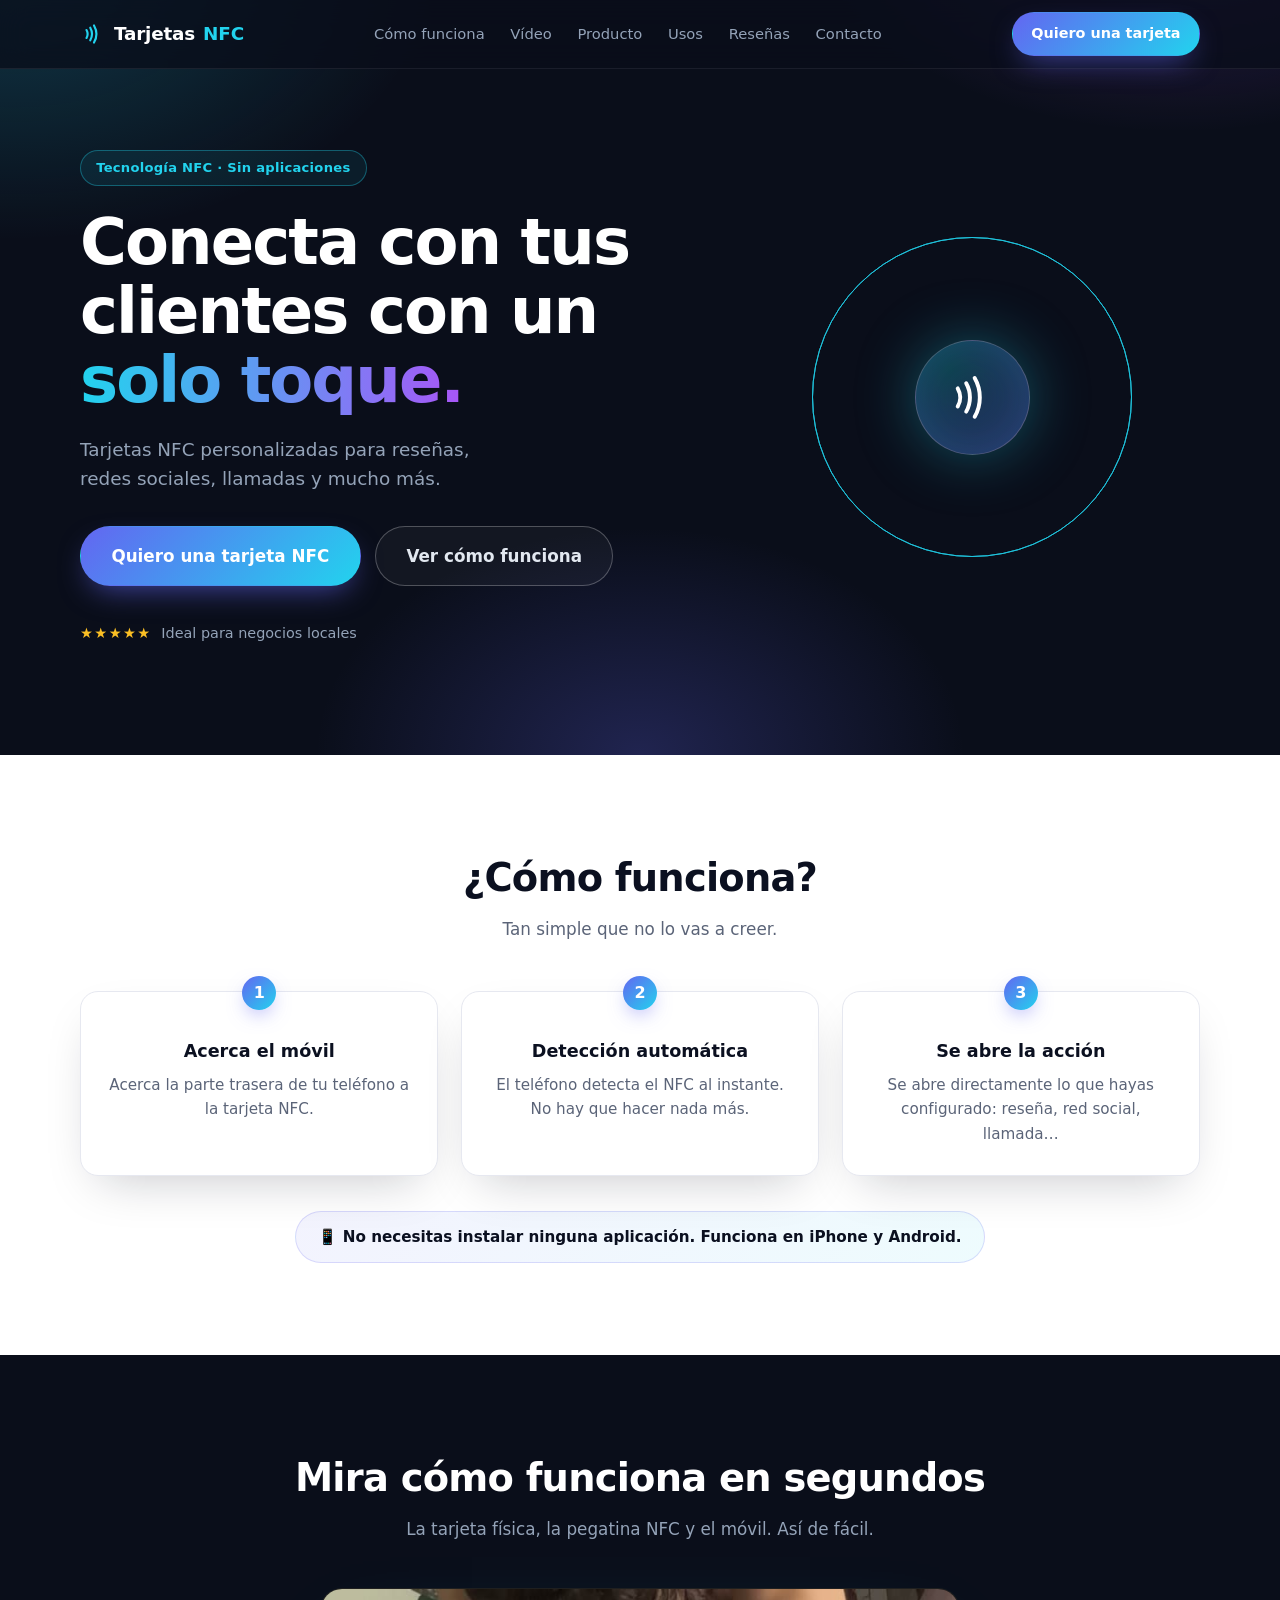
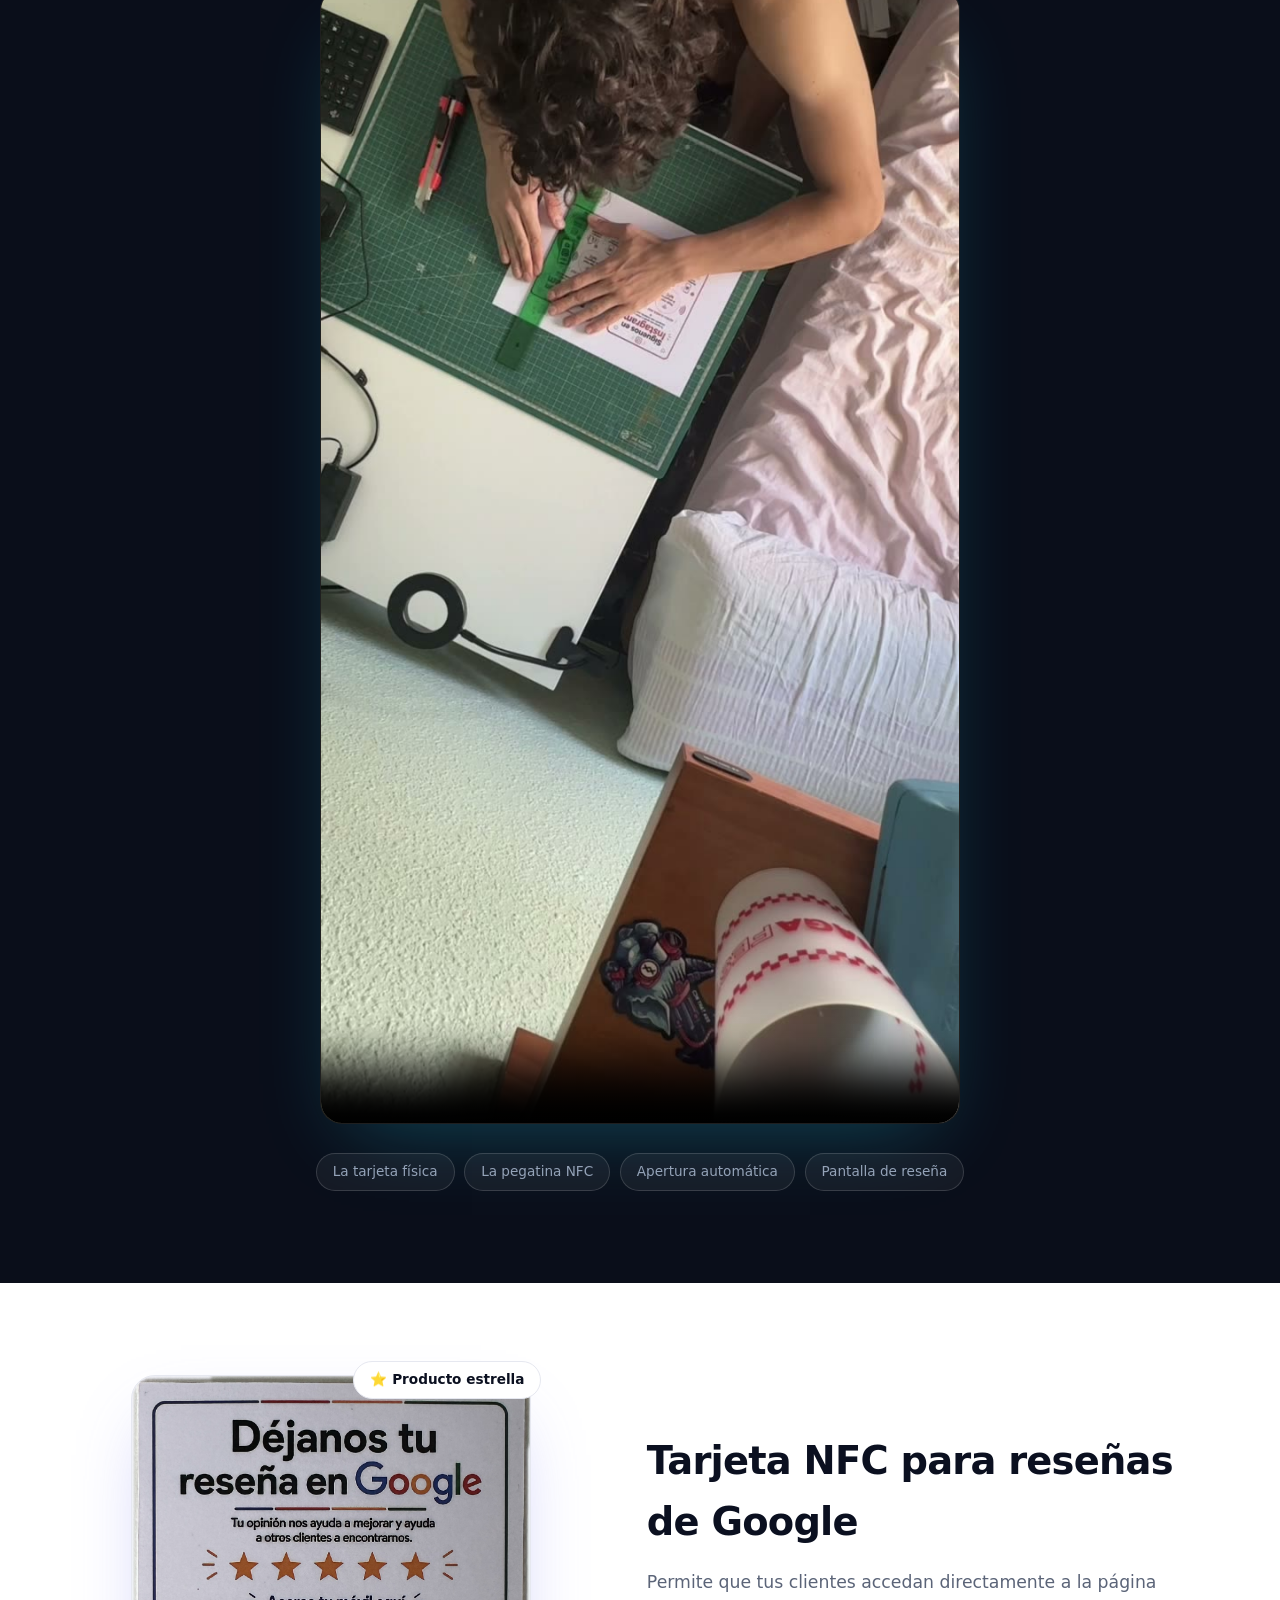
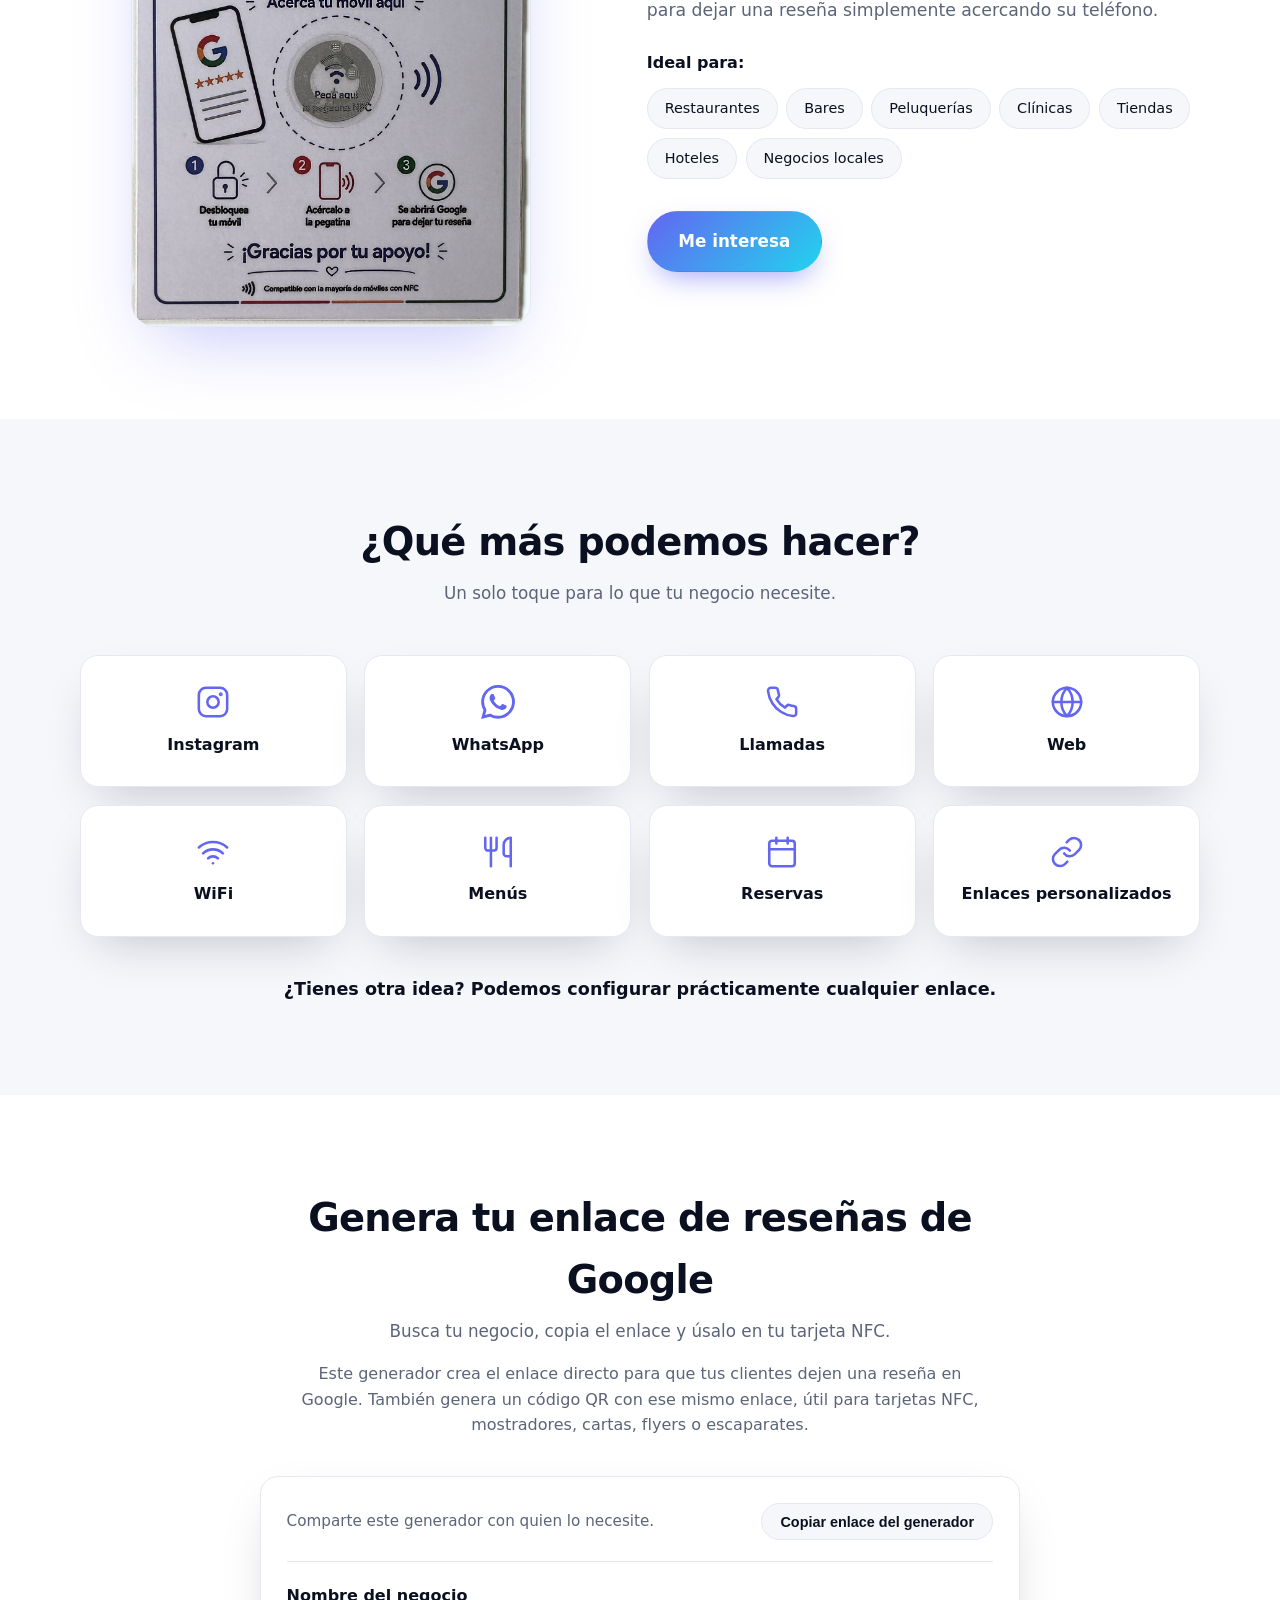
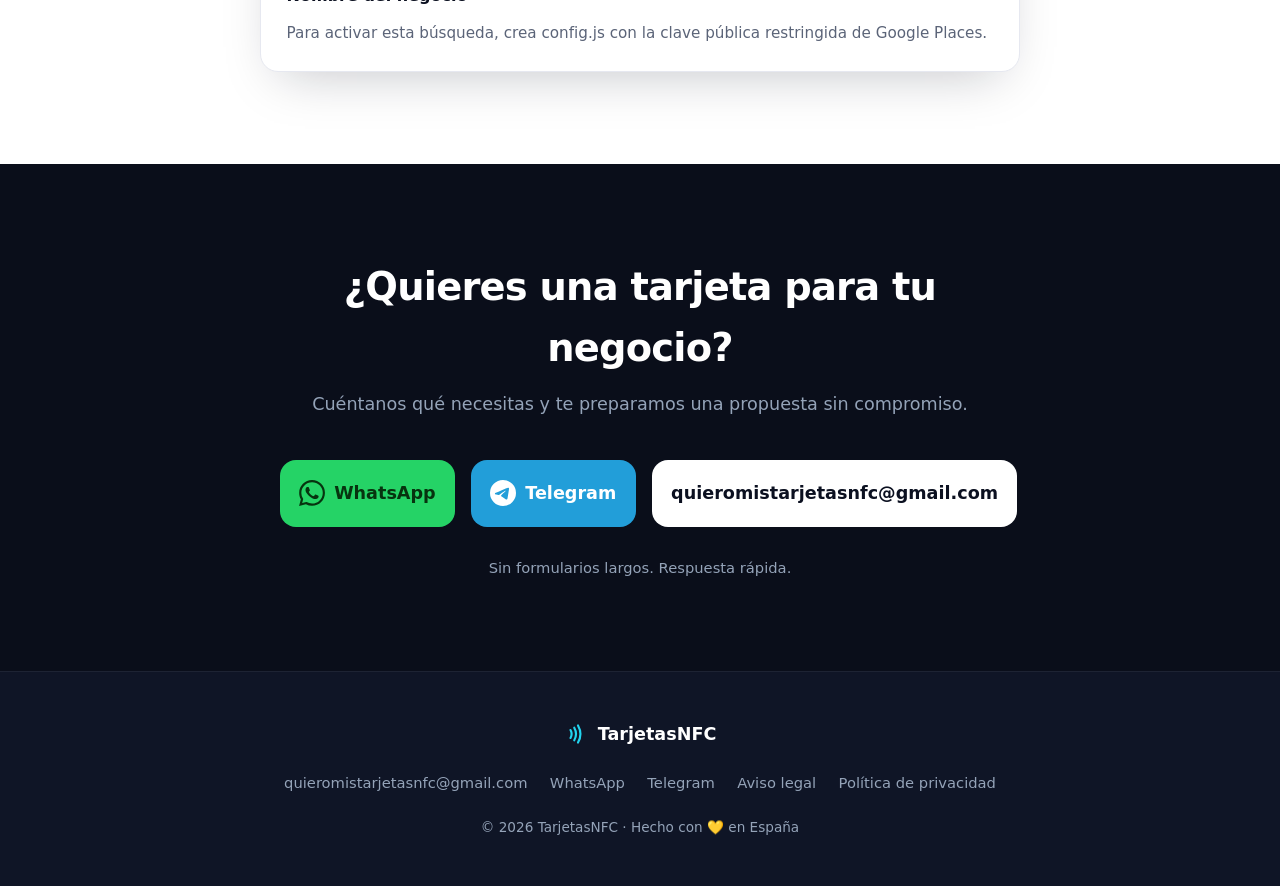
==== index.html @ 4e501b2a "feat: update Google review NFC QR card layout" ====
<!doctype html>
<html lang="es">
<head>
  <meta charset="utf-8">
  <meta name="viewport" content="width=device-width, initial-scale=1">
  <title>Generador de enlaces de reseñas Google para tarjetas NFC y QR</title>
  <meta name="description" content="Genera enlaces de reseñas de Google y códigos QR para tarjetas NFC. Tarjetas NFC personalizadas para reseñas, redes sociales, WhatsApp, llamadas y WiFi.">
  <meta name="keywords" content="generador enlaces reseñas Google, enlace reseña Google, QR reseñas Google, tarjetas NFC reseñas, NFC Google reviews">
  <meta property="og:title" content="Tarjetas NFC — Conecta con tus clientes con un solo toque">
  <meta property="og:description" content="Tarjetas NFC personalizadas para reseñas, redes sociales, llamadas y mucho más.">
  <link rel="icon" href="/favicon.svg" type="image/svg+xml">
  <link rel="stylesheet" href="/styles.css">
</head>
<body>

<header class="nav">
  <div class="container nav-inner">
    <a class="brand" href="#top" aria-label="TarjetasNFC">
      <svg class="brand-icon" viewBox="0 0 24 24" fill="none" stroke="currentColor" stroke-width="2" stroke-linecap="round" stroke-linejoin="round" aria-hidden="true">
        <path d="M6 8.32a7.43 7.43 0 0 1 0 7.36"/>
        <path d="M9.46 6.21a11.76 11.76 0 0 1 0 11.58"/>
        <path d="M12.91 4.1a15.91 15.91 0 0 1 .01 15.8"/>
      </svg>
      Tarjetas<span class="brand-accent">NFC</span>
    </a>
    <nav class="nav-links" aria-label="Principal">
      <a href="#como-funciona">Cómo funciona</a>
      <a href="#video">Vídeo</a>
      <a href="#producto">Producto</a>
      <a href="#usos">Usos</a>
      <a href="#generador-resenas">Reseñas</a>
      <a href="#contacto">Contacto</a>
    </nav>
    <a class="btn btn-primary btn-sm" href="#contacto">Quiero una tarjeta</a>
  </div>
</header>

<main id="top">

  <!-- 1 · HERO -->
  <section class="hero">
    <div class="hero-glow" aria-hidden="true"></div>
    <div class="container hero-inner">
      <div class="hero-copy">
        <span class="pill">Tecnología NFC · Sin aplicaciones</span>
        <h1>Conecta con tus clientes con un <span class="grad">solo toque.</span></h1>
        <p class="hero-sub">Tarjetas NFC personalizadas para reseñas, redes sociales, llamadas y mucho más.</p>
        <div class="hero-cta">
          <a class="btn btn-primary btn-lg" href="#contacto">Quiero una tarjeta NFC</a>
          <a class="btn btn-ghost btn-lg" href="#video">Ver cómo funciona</a>
        </div>
        <div class="hero-trust">
          <span class="stars" aria-hidden="true">★★★★★</span>
          <span>Ideal para negocios locales</span>
        </div>
      </div>
      <div class="hero-visual" aria-hidden="true">
        <div class="nfc-rings">
          <span class="ring r1"></span>
          <span class="ring r2"></span>
          <span class="ring r3"></span>
          <span class="ring r4"></span>
          <span class="nfc-core">
            <svg viewBox="0 0 24 24" fill="none" stroke="currentColor" stroke-width="1.6" stroke-linecap="round">
              <path d="M6 8.32a7.43 7.43 0 0 1 0 7.36"/>
              <path d="M9.46 6.21a11.76 11.76 0 0 1 0 11.58"/>
              <path d="M12.91 4.1a15.91 15.91 0 0 1 .01 15.8"/>
            </svg>
          </span>
        </div>
      </div>
    </div>
  </section>

  <!-- 2 · CÓMO FUNCIONA -->
  <section id="como-funciona" class="section">
    <div class="container">
      <h2 class="section-title">¿Cómo funciona?</h2>
      <p class="section-sub">Tan simple que no lo vas a creer.</p>
      <div class="steps">
        <article class="card step" data-reveal>
          <span class="step-num">1</span>
          <h3>Acerca el móvil</h3>
          <p>Acerca la parte trasera de tu teléfono a la tarjeta NFC.</p>
        </article>
        <article class="card step" data-reveal>
          <span class="step-num">2</span>
          <h3>Detección automática</h3>
          <p>El teléfono detecta el NFC al instante. No hay que hacer nada más.</p>
        </article>
        <article class="card step" data-reveal>
          <span class="step-num">3</span>
          <h3>Se abre la acción</h3>
          <p>Se abre directamente lo que hayas configurado: reseña, red social, llamada…</p>
        </article>
      </div>
      <p class="steps-note">📱 No necesitas instalar ninguna aplicación. Funciona en iPhone y Android.</p>
    </div>
  </section>

  <!-- 3 · VÍDEO -->
  <section id="video" class="section section-dark">
    <div class="container">
      <h2 class="section-title">Mira cómo funciona en segundos</h2>
      <p class="section-sub">La tarjeta física, la pegatina NFC y el móvil. Así de fácil.</p>
      <div class="video-frame" data-reveal>
        <video controls playsinline preload="none" poster="/assets/poster.jpg">
          <source src="/assets/demo.mp4" type="video/mp4">
          Tu navegador no soporta vídeo HTML5.
        </video>
      </div>
      <ul class="video-tags">
        <li>La tarjeta física</li>
        <li>La pegatina NFC</li>
        <li>Apertura automática</li>
        <li>Pantalla de reseña</li>
      </ul>
    </div>
  </section>

  <!-- 4 · PRODUCTO DESTACADO -->
  <section id="producto" class="section">
    <div class="container producto-grid">
      <div class="producto-img" data-reveal>
        <div class="img-frame">
          <img src="/assets/producto.png" alt="Tarjeta NFC para reseñas de Google" loading="lazy">
        </div>
        <span class="badge">⭐ Producto estrella</span>
      </div>
      <div class="producto-copy">
        <h2 class="section-title left">Tarjeta NFC para reseñas de Google</h2>
        <p class="producto-desc">Permite que tus clientes accedan directamente a la página para dejar una reseña simplemente acercando su teléfono.</p>
        <p class="ideal-label">Ideal para:</p>
        <ul class="chips">
          <li>Restaurantes</li>
          <li>Bares</li>
          <li>Peluquerías</li>
          <li>Clínicas</li>
          <li>Tiendas</li>
          <li>Hoteles</li>
          <li>Negocios locales</li>
        </ul>
        <a class="btn btn-primary btn-lg" href="#contacto">Me interesa</a>
      </div>
    </div>
  </section>

  <!-- 5 · OTROS USOS -->
  <section id="usos" class="section section-soft">
    <div class="container">
      <h2 class="section-title">¿Qué más podemos hacer?</h2>
      <p class="section-sub">Un solo toque para lo que tu negocio necesite.</p>
      <div class="usos-grid">
        <article class="card uso" data-reveal>
          <svg viewBox="0 0 24 24" fill="none" stroke="currentColor" stroke-width="1.8" stroke-linecap="round" stroke-linejoin="round"><rect x="2" y="2" width="20" height="20" rx="5"/><circle cx="12" cy="12" r="4"/><circle cx="17.5" cy="6.5" r=".5" fill="currentColor"/></svg>
          <span>Instagram</span>
        </article>
        <article class="card uso" data-reveal>
          <svg viewBox="0 0 24 24" fill="currentColor"><path d="M17.472 14.382c-.297-.149-1.758-.867-2.03-.967-.273-.099-.471-.148-.67.15-.197.297-.767.966-.94 1.164-.173.199-.347.223-.644.075-.297-.15-1.255-.463-2.39-1.475-.883-.788-1.48-1.761-1.653-2.059-.173-.297-.018-.458.13-.606.134-.133.297-.347.446-.52.149-.174.198-.298.297-.497.1-.198.05-.371-.025-.52-.075-.149-.669-1.612-.916-2.207-.242-.579-.487-.5-.669-.51-.173-.008-.371-.01-.57-.01-.198 0-.52.074-.792.372-.272.297-1.04 1.016-1.04 2.479 0 1.462 1.065 2.875 1.213 3.074.149.198 2.096 3.2 5.077 4.487.709.306 1.262.489 1.694.625.712.227 1.36.195 1.871.118.571-.085 1.758-.719 2.006-1.413.248-.694.248-1.289.173-1.413-.074-.124-.272-.198-.57-.347m-5.421 7.403h-.004a9.87 9.87 0 0 1-5.031-1.378l-.361-.214-3.741.982.998-3.648-.235-.374a9.86 9.86 0 0 1-1.51-5.26c.001-5.45 4.436-9.884 9.888-9.884 2.64 0 5.122 1.03 6.988 2.898a9.825 9.825 0 0 1 2.893 6.994c-.003 5.45-4.437 9.884-9.885 9.884m8.413-18.297A11.815 11.815 0 0 0 12.05 0C5.495 0 .16 5.335.157 11.892c0 2.096.547 4.142 1.588 5.945L.057 24l6.305-1.654a11.882 11.882 0 0 0 5.683 1.448h.005c6.554 0 11.89-5.335 11.893-11.893a11.821 11.821 0 0 0-3.48-8.413z"/></svg>
          <span>WhatsApp</span>
        </article>
        <article class="card uso" data-reveal>
          <svg viewBox="0 0 24 24" fill="none" stroke="currentColor" stroke-width="1.8" stroke-linecap="round" stroke-linejoin="round"><path d="M22 16.92v3a2 2 0 0 1-2.18 2 19.79 19.79 0 0 1-8.63-3.07 19.5 19.5 0 0 1-6-6 19.79 19.79 0 0 1-3.07-8.67A2 2 0 0 1 4.11 2h3a2 2 0 0 1 2 1.72 12.84 12.84 0 0 0 .7 2.81 2 2 0 0 1-.45 2.11L8.09 9.91a16 16 0 0 0 6 6l1.27-1.27a2 2 0 0 1 2.11-.45 12.84 12.84 0 0 0 2.81.7A2 2 0 0 1 22 16.92z"/></svg>
          <span>Llamadas</span>
        </article>
        <article class="card uso" data-reveal>
          <svg viewBox="0 0 24 24" fill="none" stroke="currentColor" stroke-width="1.8" stroke-linecap="round" stroke-linejoin="round"><circle cx="12" cy="12" r="10"/><path d="M12 2a14.5 14.5 0 0 0 0 20 14.5 14.5 0 0 0 0-20"/><path d="M2 12h20"/></svg>
          <span>Web</span>
        </article>
        <article class="card uso" data-reveal>
          <svg viewBox="0 0 24 24" fill="none" stroke="currentColor" stroke-width="1.8" stroke-linecap="round" stroke-linejoin="round"><path d="M5 13a10 10 0 0 1 14 0"/><path d="M8.5 16.5a5 5 0 0 1 7 0"/><path d="M2 8.82a15 15 0 0 1 20 0"/><line x1="12" x2="12.01" y1="20" y2="20"/></svg>
          <span>WiFi</span>
        </article>
        <article class="card uso" data-reveal>
          <svg viewBox="0 0 24 24" fill="none" stroke="currentColor" stroke-width="1.8" stroke-linecap="round" stroke-linejoin="round"><path d="M3 2v7c0 1.1.9 2 2 2h4a2 2 0 0 0 2-2V2"/><path d="M7 2v20"/><path d="M21 15V2a5 5 0 0 0-5 5v6c0 1.1.9 2 2 2h3Zm0 0v7"/></svg>
          <span>Menús</span>
        </article>
        <article class="card uso" data-reveal>
          <svg viewBox="0 0 24 24" fill="none" stroke="currentColor" stroke-width="1.8" stroke-linecap="round" stroke-linejoin="round"><rect x="3" y="4" width="18" height="18" rx="2"/><line x1="16" x2="16" y1="2" y2="6"/><line x1="8" x2="8" y1="2" y2="6"/><line x1="3" x2="21" y1="10" y2="10"/></svg>
          <span>Reservas</span>
        </article>
        <article class="card uso" data-reveal>
          <svg viewBox="0 0 24 24" fill="none" stroke="currentColor" stroke-width="1.8" stroke-linecap="round" stroke-linejoin="round"><path d="M10 13a5 5 0 0 0 7.54.54l3-3a5 5 0 0 0-7.07-7.07l-1.72 1.71"/><path d="M14 11a5 5 0 0 0-7.54-.54l-3 3a5 5 0 0 0 7.07 7.07l1.71-1.71"/></svg>
          <span>Enlaces personalizados</span>
        </article>
      </div>
      <p class="usos-note">¿Tienes otra idea? Podemos configurar prácticamente cualquier enlace.</p>
    </div>
  </section>

  <!-- 6 · GENERADOR DE RESEÑAS -->
  <section id="generador-resenas" class="section">
    <div class="container review-inner">
      <h2 class="section-title">Genera tu enlace de reseñas de Google</h2>
      <p class="section-sub">Busca tu negocio, copia el enlace y úsalo en tu tarjeta NFC.</p>
      <div class="review-seo-copy">
        <p>Este generador crea el enlace directo para que tus clientes dejen una reseña en Google. También genera un código QR con ese mismo enlace, útil para tarjetas NFC, mostradores, cartas, flyers o escaparates.</p>
      </div>
      <div class="card review-card" data-reveal>
        <div class="review-share">
          <span>Comparte este generador con quien lo necesite.</span>
          <button class="btn btn-sm review-open" type="button" data-copy-generator>Copiar enlace del generador</button>
        </div>
        <span class="review-label" id="place-search-label">Nombre del negocio</span>
        <div id="place-search" class="review-autocomplete" aria-labelledby="place-search-label" hidden></div>
        <p id="review-status" class="review-status" role="status" aria-live="polite">Hace falta configurar la clave pública de Google Places para activar la búsqueda.</p>
        <div class="review-result" hidden>
          <label class="review-label" for="review-link">Enlace de reseña</label>
          <input id="review-link" class="review-input" type="url" readonly>
          <div class="review-actions">
            <button class="btn btn-primary btn-sm" type="button" data-copy-review>Copiar enlace</button>
            <a class="btn btn-sm review-open" data-open-review href="#" target="_blank" rel="noopener">Abrir enlace</a>
            <button class="btn btn-sm review-open" type="button" data-download-card>Descargar cartel NFC + QR</button>
          </div>
          <div class="review-preview" aria-label="Previsualización de tarjeta de reseñas Google">
            <div class="review-preview-head">
              <p class="review-preview-title">Déjanos tu reseña en <span>Google</span></p>
              <p>Tu opinión nos ayuda a mejorar y a que otros clientes nos encuentren.</p>
              <div class="review-stars" aria-label="Cinco estrellas">★★★★★</div>
            </div>
            <div class="review-preview-options">
              <div class="review-preview-panel review-preview-nfc">
                <span>Opción 1: NFC</span>
                <strong>Acerca tu móvil aquí</strong>
                <div class="review-phone-visual" aria-hidden="true">
                  <b>★★★★★</b>
                  <small>Reseña Google</small>
                </div>
                <div class="review-nfc-icon" aria-hidden="true">Pega aquí la pegatina NFC</div>
              </div>
              <div class="review-preview-panel review-preview-qr">
                <span>Opción 2: QR</span>
                <strong>Si no te funciona el NFC, escanea este QR</strong>
                <img id="review-qr" alt="QR del enlace de reseña de Google" loading="lazy">
              </div>
            </div>
            <p class="review-compatible">Compatible con la mayoría de móviles con NFC</p>
            <div class="review-preview-steps" aria-label="Pasos para dejar una reseña">
              <span>1. Desbloquea tu móvil</span>
              <span>2. Acércalo o escanea</span>
              <span>3. Se abre Google</span>
            </div>
            <div class="review-brand-strip">
              <strong>Consíguela en tarjetasnfc.es</strong>
              <span>Tu negocio, más cerca de tus clientes</span>
            </div>
          </div>
        </div>
      </div>
    </div>
  </section>

  <!-- 7 · CONTACTO -->
  <section id="contacto" class="section section-dark">
    <div class="container contact-inner">
      <h2 class="section-title">¿Quieres una tarjeta para tu negocio?</h2>
      <p class="contact-sub">Cuéntanos qué necesitas y te preparamos una propuesta sin compromiso.</p>
      <div class="contact-btns">
        <a class="btn contact-btn wa" data-contact="whatsapp" href="#">
          <svg viewBox="0 0 24 24" fill="currentColor" aria-hidden="true"><path d="M17.472 14.382c-.297-.149-1.758-.867-2.03-.967-.273-.099-.471-.148-.67.15-.197.297-.767.966-.94 1.164-.173.199-.347.223-.644.075-.297-.15-1.255-.463-2.39-1.475-.883-.788-1.48-1.761-1.653-2.059-.173-.297-.018-.458.13-.606.134-.133.297-.347.446-.52.149-.174.198-.298.297-.497.1-.198.05-.371-.025-.52-.075-.149-.669-1.612-.916-2.207-.242-.579-.487-.5-.669-.51-.173-.008-.371-.01-.57-.01-.198 0-.52.074-.792.372-.272.297-1.04 1.016-1.04 2.479 0 1.462 1.065 2.875 1.213 3.074.149.198 2.096 3.2 5.077 4.487.709.306 1.262.489 1.694.625.712.227 1.36.195 1.871.118.571-.085 1.758-.719 2.006-1.413.248-.694.248-1.289.173-1.413-.074-.124-.272-.198-.57-.347m-5.421 7.403h-.004a9.87 9.87 0 0 1-5.031-1.378l-.361-.214-3.741.982.998-3.648-.235-.374a9.86 9.86 0 0 1-1.51-5.26c.001-5.45 4.436-9.884 9.888-9.884 2.64 0 5.122 1.03 6.988 2.898a9.825 9.825 0 0 1 2.893 6.994c-.003 5.45-4.437 9.884-9.885 9.884m8.413-18.297A11.815 11.815 0 0 0 12.05 0C5.495 0 .16 5.335.157 11.892c0 2.096.547 4.142 1.588 5.945L.057 24l6.305-1.654a11.882 11.882 0 0 0 5.683 1.448h.005c6.554 0 11.89-5.335 11.893-11.893a11.821 11.821 0 0 0-3.48-8.413z"/></svg>
          WhatsApp
        </a>
        <a class="btn contact-btn tg" data-contact="telegram" href="#">
          <svg viewBox="0 0 24 24" fill="currentColor" aria-hidden="true"><path d="M11.944 0A12 12 0 0 0 0 12a12 12 0 0 0 12 12 12 12 0 0 0 12-12A12 12 0 0 0 12 0a12 12 0 0 0-.056 0zm4.962 7.224c.1-.002.321.023.465.14a.506.506 0 0 1 .171.325c.016.093.036.306.02.472-.18 1.898-.962 6.502-1.36 8.627-.168.9-.499 1.201-.82 1.23-.696.065-1.225-.46-1.9-.902-1.056-.693-1.653-1.124-2.678-1.8-1.185-.78-.417-1.21.258-1.91.177-.184 3.247-2.977 3.307-3.23.007-.032.014-.15-.056-.212s-.174-.041-.249-.024c-.106.024-1.793 1.14-5.061 3.345-.48.33-.913.49-1.302.48-.428-.008-1.252-.241-1.865-.44-.752-.245-1.349-.374-1.297-.789.027-.216.325-.437.893-.663 3.498-1.524 5.83-2.529 6.998-3.014 3.332-1.386 4.025-1.627 4.476-1.635z"/></svg>
          Telegram
        </a>
        <a class="btn contact-btn mail" data-contact="email" href="#">
          <svg viewBox="0 0 24 24" fill="none" stroke="currentColor" stroke-width="2" stroke-linecap="round" stroke-linejoin="round" aria-hidden="true"><rect x="2" y="4" width="20" height="16" rx="2"/><path d="m22 7-8.97 5.7a1.94 1.94 0 0 1-2.06 0L2 7"/></svg>
          Email
        </a>
      </div>
      <p class="contact-hint">Sin formularios largos. Respuesta rápida.</p>
    </div>
  </section>

</main>

<footer class="footer">
  <div class="container footer-inner">
    <div class="footer-brand">
      <svg class="brand-icon" viewBox="0 0 24 24" fill="none" stroke="currentColor" stroke-width="2" stroke-linecap="round" aria-hidden="true">
        <path d="M6 8.32a7.43 7.43 0 0 1 0 7.36"/>
        <path d="M9.46 6.21a11.76 11.76 0 0 1 0 11.58"/>
        <path d="M12.91 4.1a15.91 15.91 0 0 1 .01 15.8"/>
      </svg>
      TarjetasNFC
    </div>
    <nav class="footer-links" aria-label="Footer">
      <a data-contact="email" href="#">Email</a>
      <a data-contact="whatsapp" href="#">WhatsApp</a>
      <a data-contact="telegram" href="#">Telegram</a>
      <a href="/legal.html">Aviso legal</a>
      <a href="/privacidad.html">Política de privacidad</a>
    </nav>
    <p class="footer-copy">© <span data-year></span> TarjetasNFC · Hecho con 💛 en España</p>
  </div>
</footer>

<script>
  window.TARJETASNFC_CONFIG = window.TARJETASNFC_CONFIG || {};
  fetch("/config.js", { cache: "no-store" })
    .then((response) => (response.ok ? response.text() : ""))
    .then((code) => {
      if (code) {
        const config = document.createElement("script");
        config.text = code;
        document.head.append(config);
      }
    })
    .finally(() => {
      const app = document.createElement("script");
      app.src = "/app.js";
      document.body.append(app);
    });
</script>
</body>
</html>
---- styles.css ----
/* ============ TarjetasNFC — Landing MVP ============ */
:root {
  --bg: #0a0e1a;
  --bg-2: #0f1526;
  --ink: #0b1020;
  --paper: #ffffff;
  --soft: #f6f7fb;
  --line: #e6e8f0;
  --muted: #5b6478;
  --text-dark: #e2e8f0;
  --text-dim: #94a3b8;
  --accent: #6366f1;
  --accent-2: #22d3ee;
  --accent-3: #a855f7;
  --green: #25d366;
  --telegram: #229ed9;
  --radius: 18px;
  --shadow: 0 20px 50px -20px rgba(11, 16, 32, .25);
  --font: "Inter", system-ui, -apple-system, "Segoe UI", Roboto, Helvetica, Arial, sans-serif;
}

* { margin: 0; padding: 0; box-sizing: border-box; }

html {
  scroll-behavior: smooth;
  scroll-padding-top: 84px;
}

body {
  font-family: var(--font);
  color: var(--ink);
  background: var(--paper);
  line-height: 1.6;
  -webkit-font-smoothing: antialiased;
}

.container { width: min(1120px, 92%); margin-inline: auto; }

img, video { max-width: 100%; display: block; }
a { text-decoration: none; color: inherit; }

/* ---------- Botones ---------- */
.btn {
  display: inline-flex;
  align-items: center;
  justify-content: center;
  gap: .55rem;
  font-weight: 600;
  border-radius: 999px;
  border: 1px solid transparent;
  cursor: pointer;
  transition: transform .15s ease, box-shadow .15s ease, background .15s ease, color .15s ease;
  white-space: nowrap;
}
.btn:hover { transform: translateY(-2px); }
.btn:active { transform: translateY(0); }
.btn-lg { padding: 1rem 1.9rem; font-size: 1.05rem; }
.btn-sm { padding: .6rem 1.15rem; font-size: .9rem; }

.btn-primary {
  background: linear-gradient(135deg, var(--accent), var(--accent-2));
  color: #fff;
  box-shadow: 0 12px 30px -10px rgba(99, 102, 241, .65);
}
.btn-primary:hover { box-shadow: 0 16px 36px -10px rgba(34, 211, 238, .55); }

.btn-ghost {
  color: var(--text-dark);
  border-color: rgba(255, 255, 255, .25);
  background: rgba(255, 255, 255, .04);
}
.btn-ghost:hover { background: rgba(255, 255, 255, .1); }

/* ---------- Nav ---------- */
.nav {
  position: fixed;
  inset: 0 0 auto 0;
  z-index: 50;
  background: rgba(10, 14, 26, .78);
  backdrop-filter: blur(14px);
  -webkit-backdrop-filter: blur(14px);
  border-bottom: 1px solid rgba(255, 255, 255, .07);
}
.nav-inner { display: flex; align-items: center; justify-content: space-between; height: 68px; gap: 1rem; }

.brand { display: inline-flex; align-items: center; gap: .5rem; font-weight: 800; font-size: 1.15rem; color: #fff; letter-spacing: -.01em; }
.brand-icon { width: 26px; height: 26px; color: var(--accent-2); }
.brand-accent { color: var(--accent-2); }

.nav-links { display: flex; gap: 1.6rem; }
.nav-links a { color: var(--text-dim); font-size: .92rem; font-weight: 500; transition: color .15s ease; }
.nav-links a:hover { color: #fff; }

@media (max-width: 860px) {
  .nav-links { display: none; }
}

/* ---------- Hero ---------- */
.hero {
  position: relative;
  background: var(--bg);
  color: #fff;
  padding: 150px 0 110px;
  overflow: hidden;
}
.hero-glow {
  position: absolute;
  inset: -30% -20% auto;
  height: 130%;
  background:
    radial-gradient(600px 400px at 80% 10%, rgba(168, 85, 247, .28), transparent 65%),
    radial-gradient(700px 450px at 15% 20%, rgba(34, 211, 238, .22), transparent 60%),
    radial-gradient(500px 350px at 50% 100%, rgba(99, 102, 241, .25), transparent 65%);
  pointer-events: none;
}
.hero-inner {
  position: relative;
  display: grid;
  grid-template-columns: 1.15fr .85fr;
  gap: 3rem;
  align-items: center;
}

.pill {
  display: inline-block;
  padding: .4rem .95rem;
  border-radius: 999px;
  border: 1px solid rgba(34, 211, 238, .35);
  background: rgba(34, 211, 238, .08);
  color: var(--accent-2);
  font-size: .82rem;
  font-weight: 600;
  letter-spacing: .02em;
  margin-bottom: 1.4rem;
}

.hero h1 { font-size: clamp(2.4rem, 5.4vw, 4rem); line-height: 1.08; letter-spacing: -.03em; font-weight: 800; }
.grad {
  background: linear-gradient(90deg, var(--accent-2), var(--accent-3));
  -webkit-background-clip: text;
  background-clip: text;
  color: transparent;
}
.hero-sub { margin-top: 1.2rem; font-size: 1.15rem; color: var(--text-dim); max-width: 34ch; }
.hero-cta { margin-top: 2rem; display: flex; flex-wrap: wrap; gap: .9rem; }
.hero-trust { margin-top: 2.2rem; display: flex; align-items: center; gap: .6rem; color: var(--text-dim); font-size: .9rem; }
.stars { color: #fbbf24; letter-spacing: .1em; }

/* Visual NFC */
.hero-visual { display: flex; justify-content: center; }
.nfc-rings { position: relative; width: min(320px, 75vw); aspect-ratio: 1; }
.ring {
  position: absolute;
  inset: 0;
  border-radius: 50%;
  border: 1.5px solid rgba(34, 211, 238, .5);
}
.r1 { animation: pulse 3.2s ease-out infinite; }
.r2 { animation: pulse 3.2s ease-out .8s infinite; }
.r3 { animation: pulse 3.2s ease-out 1.6s infinite; }
.r4 { animation: pulse 3.2s ease-out 2.4s infinite; }
@keyframes pulse {
  0% { transform: scale(.45); opacity: .9; }
  100% { transform: scale(1); opacity: 0; }
}
.nfc-core {
  position: absolute;
  inset: 32%;
  border-radius: 50%;
  display: grid;
  place-items: center;
  background: radial-gradient(circle at 30% 25%, rgba(34, 211, 238, .25), rgba(99, 102, 241, .35));
  border: 1px solid rgba(255, 255, 255, .2);
  color: #fff;
  box-shadow: 0 0 60px rgba(34, 211, 238, .35), inset 0 0 40px rgba(34, 211, 238, .15);
}
.nfc-core svg { width: 52%; height: 52%; }

@media (max-width: 860px) {
  .hero { padding: 120px 0 70px; }
  .hero-inner { grid-template-columns: 1fr; gap: 2.5rem; }
  .hero-visual { order: -1; }
  .nfc-rings { width: 220px; }
}

/* ---------- Secciones ---------- */
.section { padding: 92px 0; }
.section-dark {
  background: var(--bg);
  color: #fff;
}
.section-soft { background: var(--soft); }

.section-title { font-size: clamp(1.7rem, 3.4vw, 2.4rem); letter-spacing: -.02em; font-weight: 800; text-align: center; }
.section-dark .section-title { color: #fff; }
.section-sub { text-align: center; color: var(--muted); margin-top: .5rem; font-size: 1.05rem; }
.section-dark .section-sub { color: var(--text-dim); }

.card {
  background: var(--paper);
  border: 1px solid var(--line);
  border-radius: var(--radius);
  box-shadow: var(--shadow);
}

/* ---------- Cómo funciona ---------- */
.steps { margin-top: 3rem; display: grid; grid-template-columns: repeat(3, 1fr); gap: 1.4rem; }
.step { position: relative; padding: 2.2rem 1.6rem 1.8rem; text-align: center; }
.step-num {
  position: absolute;
  top: -16px;
  left: 50%;
  transform: translateX(-50%);
  width: 34px; height: 34px;
  border-radius: 50%;
  display: grid;
  place-items: center;
  font-weight: 800;
  color: #fff;
  background: linear-gradient(135deg, var(--accent), var(--accent-2));
  box-shadow: 0 8px 20px -6px rgba(99, 102, 241, .6);
}
.step h3 { margin-top: .6rem; font-size: 1.1rem; }
.step p { margin-top: .5rem; color: var(--muted); font-size: .95rem; }

.steps-note {
  margin-top: 2.2rem;
  text-align: center;
  font-weight: 600;
  color: var(--ink);
  background: linear-gradient(135deg, rgba(99, 102, 241, .08), rgba(34, 211, 238, .08));
  border: 1px solid rgba(99, 102, 241, .2);
  border-radius: 999px;
  padding: .8rem 1.4rem;
  width: fit-content;
  margin-inline: auto;
  font-size: .95rem;
}

@media (max-width: 860px) {
  .steps { grid-template-columns: 1fr; gap: 1.6rem; }
  .step { padding: 1.8rem 1.4rem 1.5rem; }
}

/* ---------- Vídeo ---------- */
.video-frame {
  margin-top: 2.8rem;
  max-width: 640px;
  margin-inline: auto;
  border-radius: 22px;
  overflow: hidden;
  border: 1px solid rgba(255, 255, 255, .12);
  box-shadow: 0 30px 80px -30px rgba(34, 211, 238, .3);
  background: #000;
}
.video-frame video { width: 100%; aspect-ratio: 720 / 1280; object-fit: cover; }

.video-tags { margin-top: 1.8rem; display: flex; flex-wrap: wrap; justify-content: center; gap: .6rem; list-style: none; }
.video-tags li {
  padding: .45rem 1rem;
  border-radius: 999px;
  border: 1px solid rgba(255, 255, 255, .15);
  background: rgba(255, 255, 255, .05);
  color: var(--text-dim);
  font-size: .85rem;
  font-weight: 500;
}

/* ---------- Producto ---------- */
.producto-grid { display: grid; grid-template-columns: 1fr 1.1fr; gap: 4rem; align-items: center; }
.producto-img { position: relative; max-width: 400px; margin-inline: auto; }
.img-frame {
  border-radius: 24px;
  overflow: hidden;
  border: 1px solid var(--line);
  box-shadow: 0 30px 70px -25px rgba(99, 102, 241, .4);
  background: linear-gradient(160deg, rgba(99, 102, 241, .06), rgba(34, 211, 238, .06));
}
.img-frame img { width: 100%; aspect-ratio: 1283 / 1773; object-fit: cover; }
.badge {
  position: absolute;
  top: -14px;
  right: -10px;
  background: var(--paper);
  border: 1px solid var(--line);
  border-radius: 999px;
  padding: .45rem 1rem;
  font-size: .85rem;
  font-weight: 700;
  box-shadow: var(--shadow);
}

.producto-copy .section-title { text-align: left; }
.producto-desc { margin-top: 1rem; color: var(--muted); font-size: 1.08rem; }
.ideal-label { margin-top: 1.6rem; font-weight: 700; }
.chips { margin-top: .8rem; display: flex; flex-wrap: wrap; gap: .55rem; list-style: none; }
.chips li {
  padding: .5rem 1.05rem;
  border-radius: 999px;
  border: 1px solid var(--line);
  background: var(--soft);
  font-size: .9rem;
  font-weight: 500;
}
.producto-copy .btn { margin-top: 2rem; }

@media (max-width: 860px) {
  .producto-grid { grid-template-columns: 1fr; gap: 3rem; }
  .producto-img { max-width: 340px; }
}

/* ---------- Usos ---------- */
.usos-grid { margin-top: 3rem; display: grid; grid-template-columns: repeat(4, 1fr); gap: 1.1rem; }
.uso { display: flex; flex-direction: column; align-items: center; gap: .8rem; padding: 1.8rem 1rem; text-align: center; font-weight: 600; transition: transform .15s ease, box-shadow .15s ease; }
.uso:hover { transform: translateY(-4px); box-shadow: 0 26px 50px -22px rgba(11, 16, 32, .3); }
.uso svg { width: 34px; height: 34px; color: var(--accent); }
.usos-note { margin-top: 2.4rem; text-align: center; font-weight: 700; font-size: 1.1rem; }

@media (max-width: 860px) {
  .usos-grid { grid-template-columns: repeat(2, 1fr); }
}

/* ---------- Generador reseñas ---------- */
.review-inner { max-width: 760px; }
.review-seo-copy { margin: 1rem auto 0; max-width: 680px; text-align: center; color: var(--muted); }
.review-card { margin-top: 2.4rem; padding: 1.6rem; }
.review-share { margin-bottom: 1.3rem; padding-bottom: 1.3rem; border-bottom: 1px solid var(--line); display: flex; flex-wrap: wrap; align-items: center; justify-content: space-between; gap: .8rem; color: var(--muted); font-size: .95rem; }
.review-label { display: block; font-weight: 700; margin-bottom: .45rem; }
.review-autocomplete { display: block; }
.review-autocomplete gmp-place-autocomplete { width: 100%; }
.review-input {
  width: 100%;
  padding: .95rem 1rem;
  border: 1px solid var(--line);
  border-radius: 14px;
  color: var(--ink);
  font: inherit;
  background: #fff;
}
.review-input:disabled { background: var(--soft); color: var(--muted); cursor: not-allowed; }
.review-status { margin-top: .8rem; color: var(--muted); font-size: .95rem; }
.review-result { margin-top: 1.3rem; }
.review-actions { margin-top: 1rem; display: flex; flex-wrap: wrap; gap: .7rem; }
.review-open { border-color: var(--line); background: var(--soft); color: var(--ink); }
.review-preview { margin-top: 1.4rem; padding: 1.2rem; border-radius: 26px; background: #fff; color: var(--ink); border: 3px solid #22c55e; box-shadow: 0 26px 60px -34px rgba(15, 118, 110, .8); }
.review-preview-head { text-align: center; }
.review-preview-title { margin: 0; font-size: clamp(1.35rem, 3vw, 2rem); font-weight: 900; line-height: 1.05; }
.review-preview-title span { background: linear-gradient(90deg, #4285f4, #ea4335 35%, #fbbc05 65%, #34a853); -webkit-background-clip: text; background-clip: text; color: transparent; }
.review-preview-head p:not(.review-preview-title) { margin: .45rem auto 0; max-width: 46ch; color: var(--muted); }
.review-stars { margin-top: .65rem; color: #facc15; letter-spacing: .16em; font-size: 1.3rem; }
.review-preview-options { margin-top: 1rem; display: grid; grid-template-columns: 1fr 1fr; gap: .9rem; }
.review-preview-panel { min-height: 290px; padding: 1rem; border-radius: 20px; color: #fff; display: flex; flex-direction: column; align-items: center; justify-content: center; text-align: center; gap: .55rem; }
.review-preview-nfc { background: #2563eb; }
.review-preview-qr { background: #16a34a; }
.review-preview-panel span { font-weight: 900; font-size: .9rem; }
.review-preview-panel strong { max-width: 220px; font-size: 1.05rem; line-height: 1.2; }
.review-phone-visual { width: 92px; height: 126px; border: 7px solid #0f172a; border-radius: 18px; background: #fff; color: var(--ink); display: grid; place-items: center; align-content: center; gap: .15rem; box-shadow: 0 10px 20px rgba(15, 23, 42, .22); }
.review-phone-visual b { color: #facc15; font-size: .75rem; letter-spacing: .05em; }
.review-phone-visual small { font-weight: 800; font-size: .68rem; }
.review-nfc-icon { margin-top: .15rem; width: 118px; height: 118px; border-radius: 999px; border: 2px dashed rgba(255, 255, 255, .92); display: grid; place-items: center; padding: .9rem; color: #fff; font-weight: 800; font-size: .78rem; line-height: 1.15; background: radial-gradient(circle, rgba(255, 255, 255, .18), transparent 62%); }
.review-preview-qr img { width: 150px; height: 150px; padding: .45rem; border: 7px solid #fff; border-radius: 16px; background: #fff; }
.review-compatible { margin-top: .8rem; text-align: center; color: var(--muted); font-weight: 700; font-size: .88rem; }
.review-preview-steps { margin-top: .8rem; display: grid; grid-template-columns: repeat(3, 1fr); gap: .5rem; }
.review-preview-steps span { padding: .55rem; border-radius: 12px; background: var(--soft); text-align: center; font-size: .78rem; font-weight: 800; }
.review-brand-strip { margin-top: .9rem; padding: .75rem 1rem; border-radius: 16px; background: #0f172a; color: #fff; display: flex; flex-wrap: wrap; align-items: center; justify-content: space-between; gap: .45rem; }
.review-brand-strip span { color: var(--text-dim); font-size: .85rem; }

@media (max-width: 640px) {
  .review-preview-options { grid-template-columns: 1fr; }
  .review-preview-panel { min-height: 250px; }
  .review-preview-steps { grid-template-columns: 1fr; }
}

/* ---------- Contacto ---------- */
.contact-inner { max-width: 720px; text-align: center; }
.contact-sub { margin-top: .7rem; color: var(--text-dim); font-size: 1.1rem; }
.contact-btns { margin-top: 2.6rem; display: grid; gap: 1rem; }
.contact-btn { width: 100%; padding: 1.15rem; font-size: 1.1rem; border-radius: 16px; }
.contact-btn svg { width: 26px; height: 26px; }

.wa { background: var(--green); color: #07330f; }
.wa:hover { background: #2ee672; box-shadow: 0 16px 36px -12px rgba(37, 211, 102, .55); }
.tg { background: var(--telegram); color: #fff; }
.tg:hover { background: #2ba9e8; box-shadow: 0 16px 36px -12px rgba(34, 158, 217, .55); }
.mail { background: #fff; color: var(--ink); border-color: rgba(255, 255, 255, .2); }
.mail:hover { background: #f1f2f7; box-shadow: 0 16px 36px -12px rgba(255, 255, 255, .35); }

.contact-hint { margin-top: 1.8rem; color: var(--text-dim); font-size: .92rem; }

@media (min-width: 760px) {
  .contact-btns { grid-template-columns: repeat(3, 1fr); }
}

/* ---------- Footer ---------- */
.footer { background: var(--bg-2); color: var(--text-dim); padding: 3rem 0; border-top: 1px solid rgba(255, 255, 255, .06); }
.footer-inner { display: flex; flex-direction: column; align-items: center; gap: 1.4rem; text-align: center; }
.footer-brand { display: inline-flex; align-items: center; gap: .5rem; color: #fff; font-weight: 800; font-size: 1.1rem; }
.footer-links { display: flex; flex-wrap: wrap; justify-content: center; gap: 1.4rem; }
.footer-links a { font-size: .92rem; transition: color .15s ease; }
.footer-links a:hover { color: #fff; }
.footer-copy { font-size: .85rem; }

/* ---------- Reveal ---------- */
[data-reveal] { opacity: 0; transform: translateY(18px); transition: opacity .6s ease, transform .6s ease; }
[data-reveal].visible { opacity: 1; transform: none; }

@media (prefers-reduced-motion: reduce) {
  html { scroll-behavior: auto; }
  .ring { animation: none; opacity: .4; }
  [data-reveal] { opacity: 1; transform: none; transition: none; }
  .btn, .uso { transition: none; }
}

/* ---------- Páginas legales ---------- */
.legal { min-height: 100vh; background: var(--paper); }
.legal-hero { background: var(--bg); color: #fff; padding: 130px 0 50px; }
.legal-hero .container { max-width: 760px; }
.legal-body { max-width: 760px; margin-inline: auto; padding: 3rem 0 5rem; }
.legal-body h2 { margin-top: 2rem; font-size: 1.15rem; }
.legal-body p, .legal-body li { color: var(--muted); margin-top: .6rem; font-size: .98rem; }
.legal-body ul { padding-left: 1.4rem; }
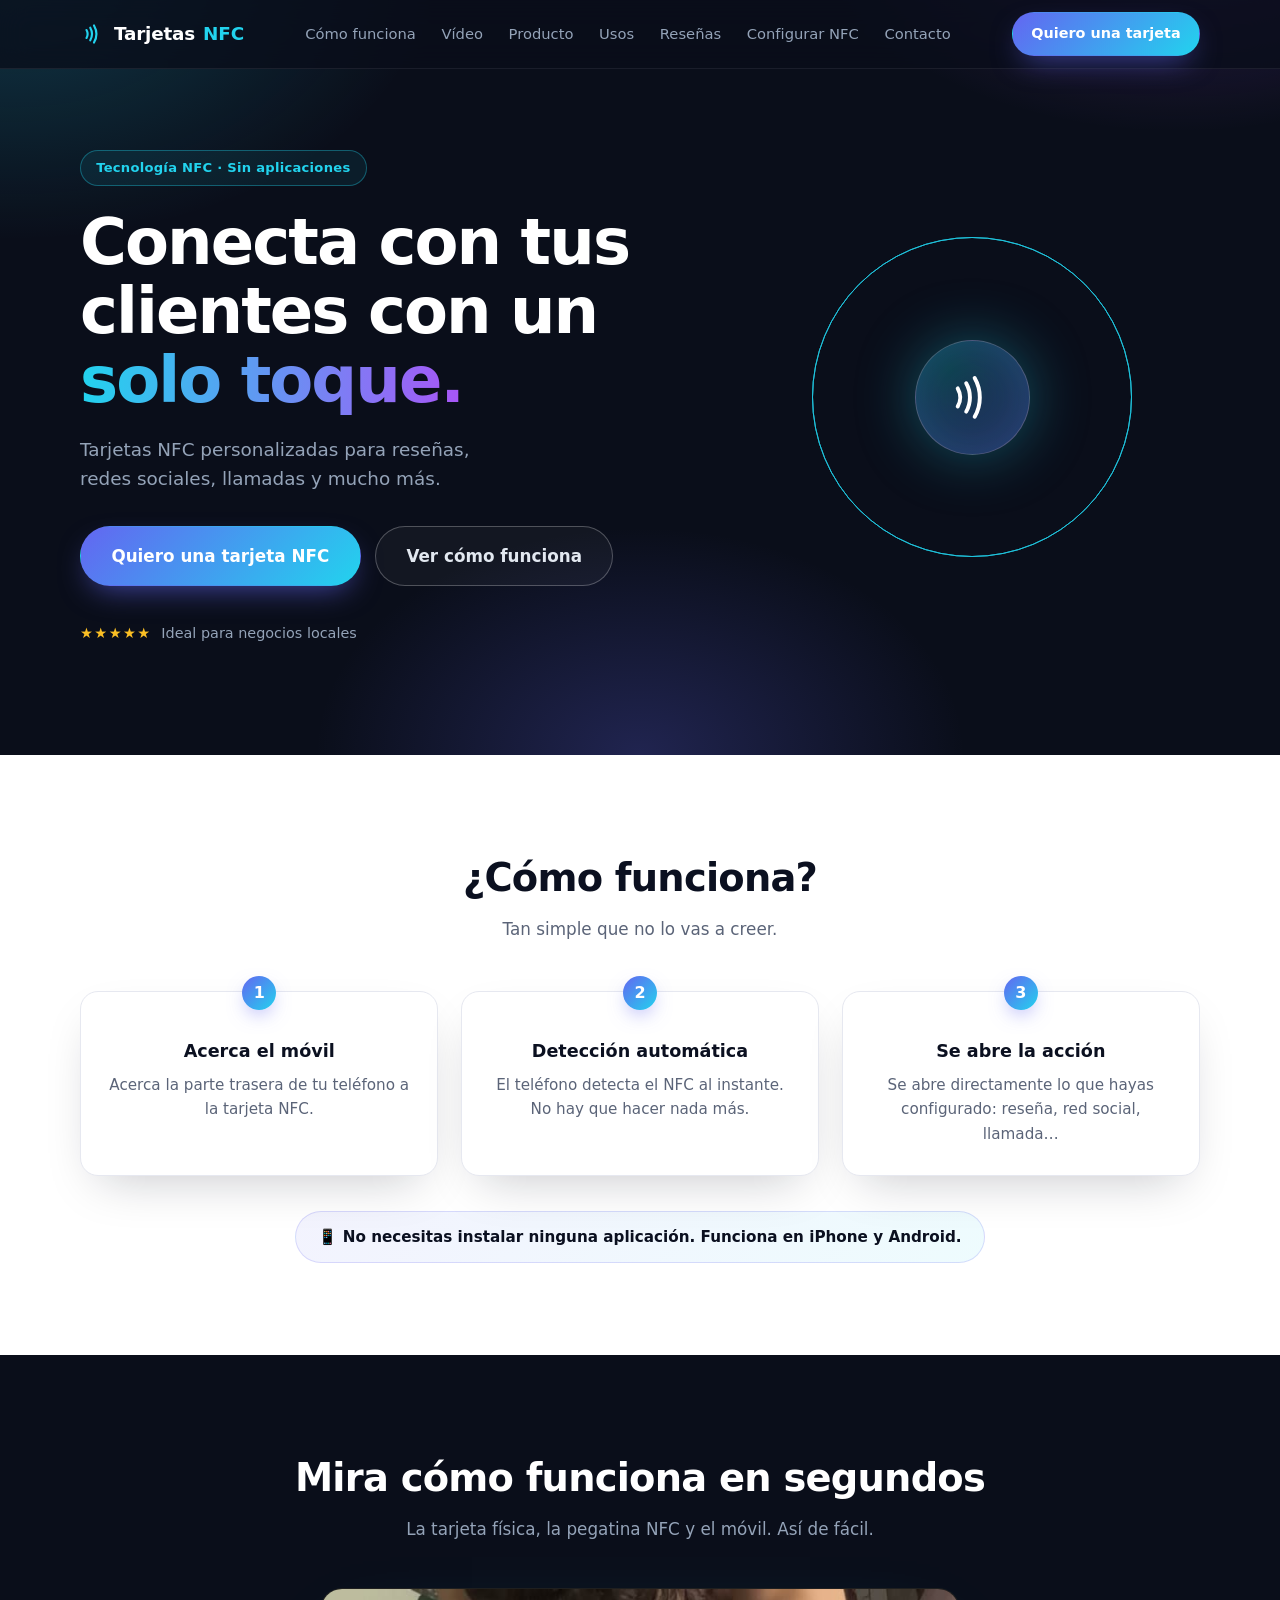
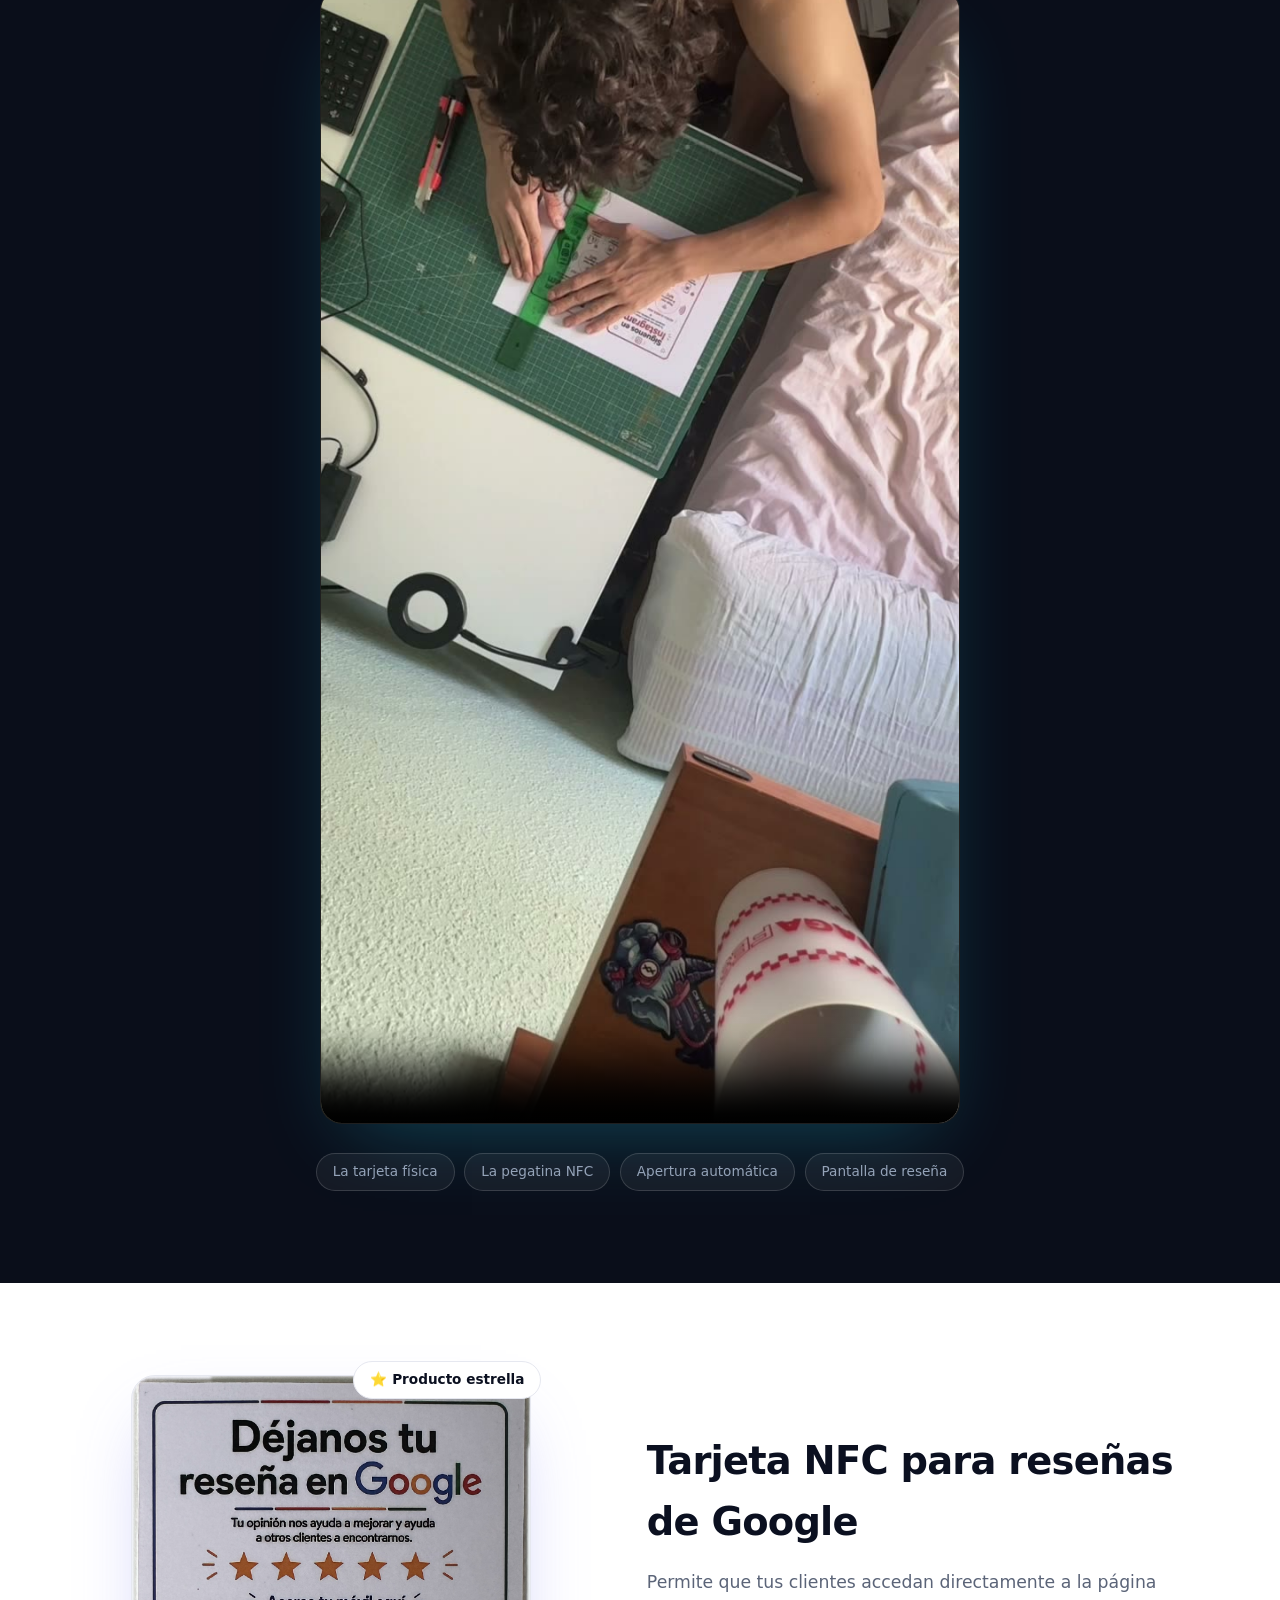
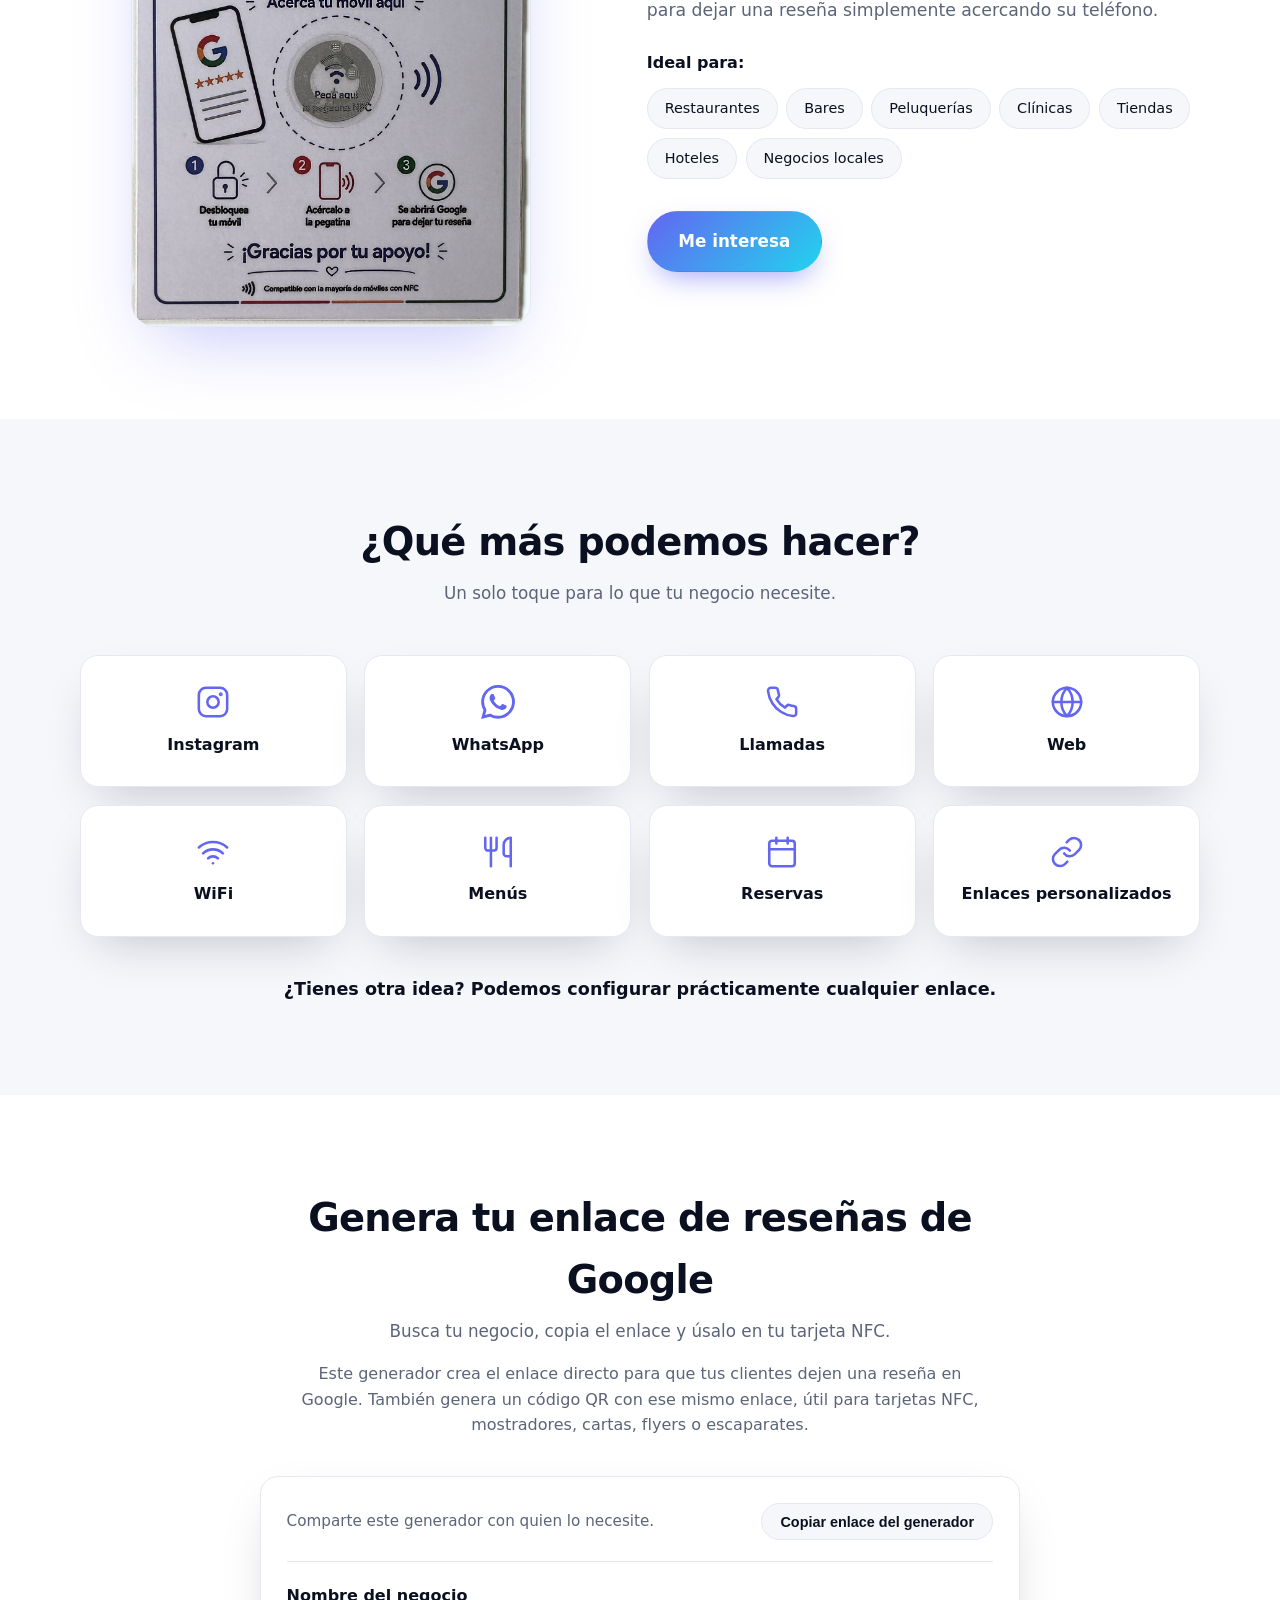
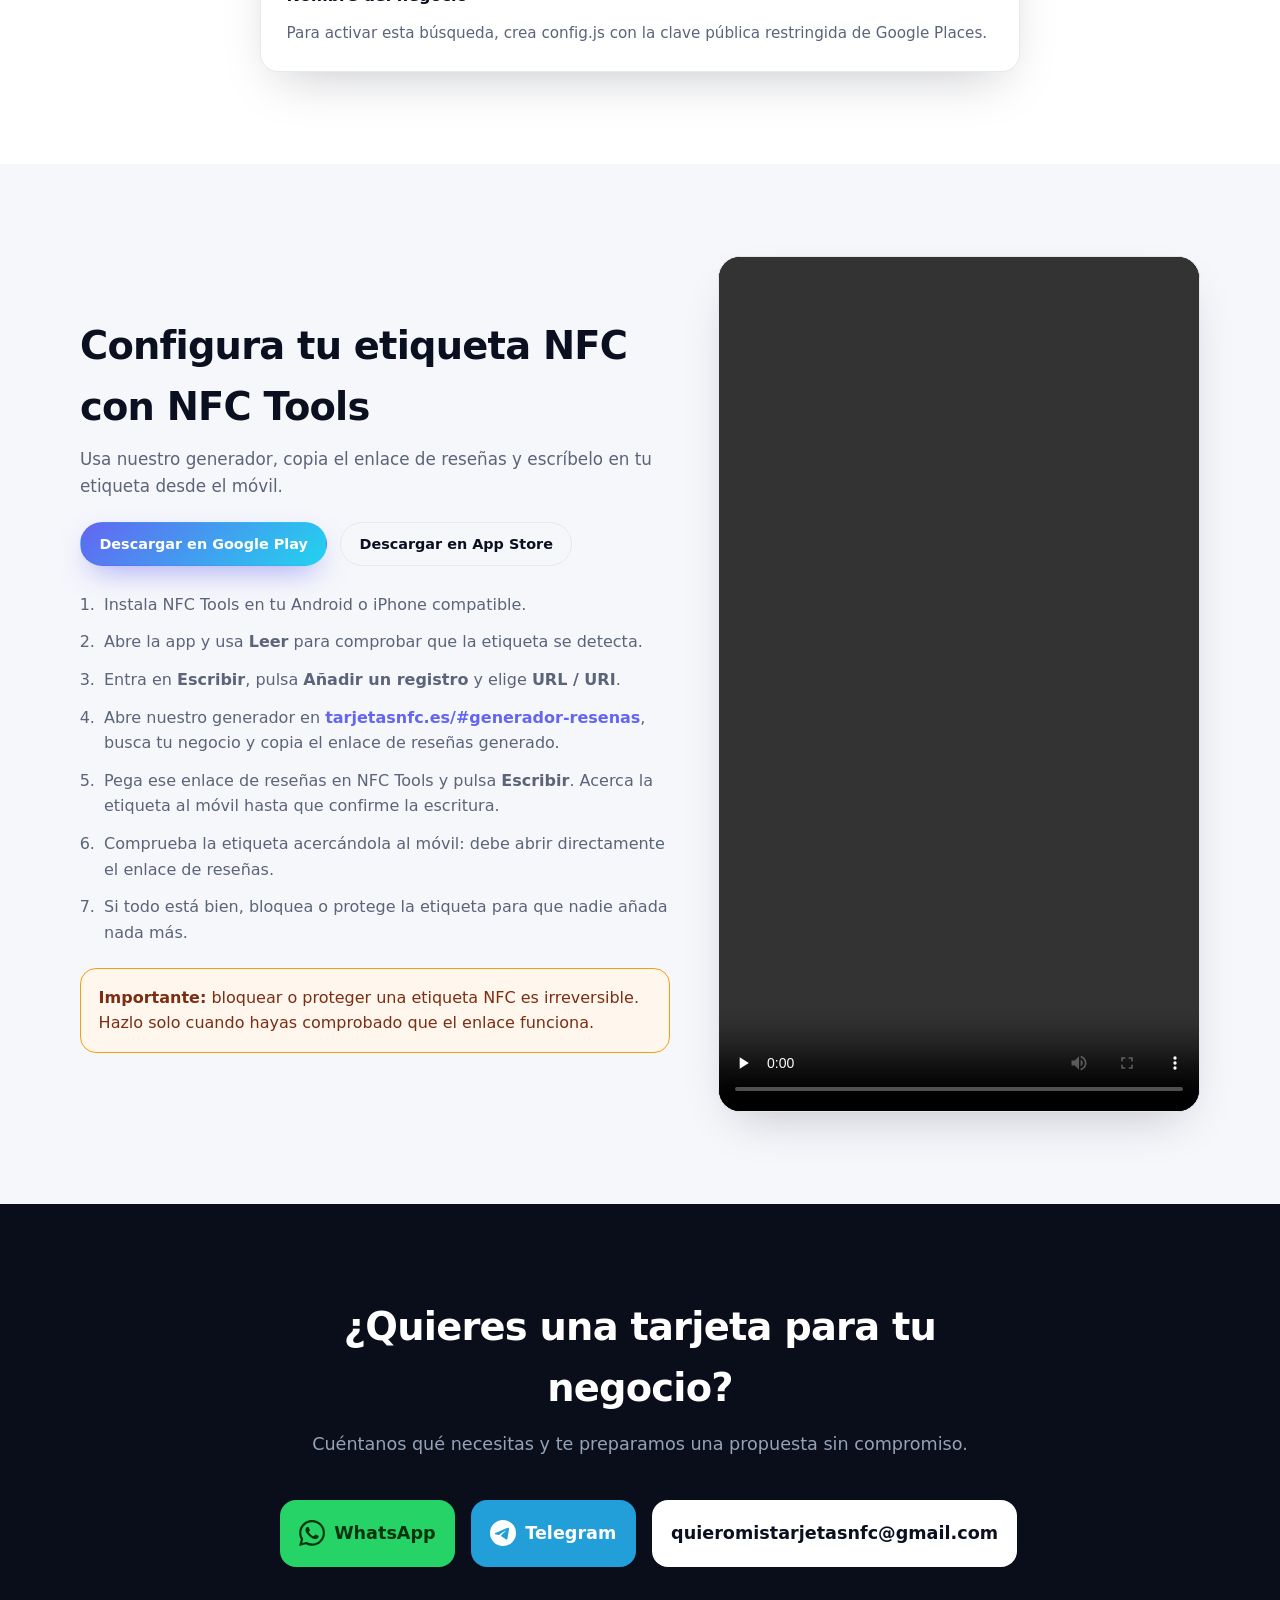
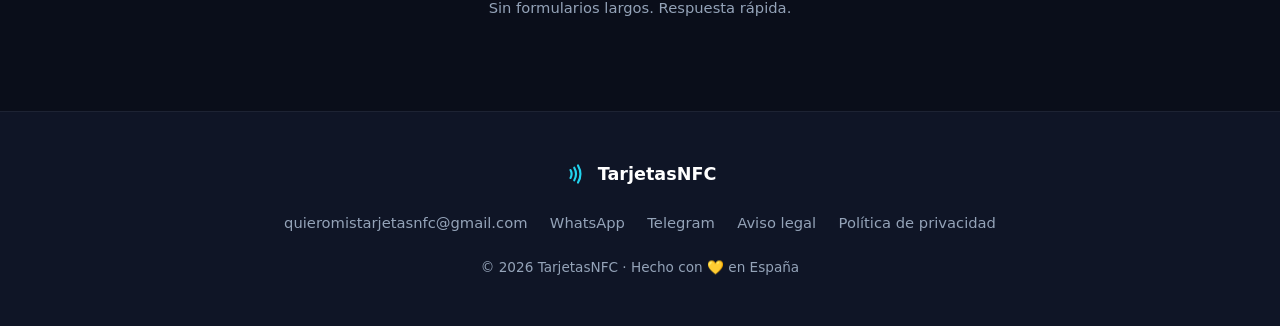
==== commit 62b3522f: "feat: add NFC Tools setup guide" ====
--- a/index.html
+++ b/index.html
@@ -29,6 +29,7 @@
       <a href="#producto">Producto</a>
       <a href="#usos">Usos</a>
       <a href="#generador-resenas">Reseñas</a>
+      <a href="#configurar-nfc">Configurar NFC</a>
       <a href="#contacto">Contacto</a>
     </nav>
     <a class="btn btn-primary btn-sm" href="#contacto">Quiero una tarjeta</a>
@@ -213,44 +214,45 @@
             <button class="btn btn-sm review-open" type="button" data-download-card>Descargar cartel NFC + QR</button>
           </div>
           <div class="review-preview" aria-label="Previsualización de tarjeta de reseñas Google">
-            <div class="review-preview-head">
-              <p class="review-preview-title">Déjanos tu reseña en <span>Google</span></p>
-              <p>Tu opinión nos ayuda a mejorar y a que otros clientes nos encuentren.</p>
-              <div class="review-stars" aria-label="Cinco estrellas">★★★★★</div>
-            </div>
-            <div class="review-preview-options">
-              <div class="review-preview-panel review-preview-nfc">
-                <span>Opción 1: NFC</span>
-                <strong>Acerca tu móvil aquí</strong>
-                <div class="review-phone-visual" aria-hidden="true">
-                  <b>★★★★★</b>
-                  <small>Reseña Google</small>
-                </div>
-                <div class="review-nfc-icon" aria-hidden="true">Pega aquí la pegatina NFC</div>
-              </div>
-              <div class="review-preview-panel review-preview-qr">
-                <span>Opción 2: QR</span>
-                <strong>Si no te funciona el NFC, escanea este QR</strong>
-                <img id="review-qr" alt="QR del enlace de reseña de Google" loading="lazy">
-              </div>
-            </div>
-            <p class="review-compatible">Compatible con la mayoría de móviles con NFC</p>
-            <div class="review-preview-steps" aria-label="Pasos para dejar una reseña">
-              <span>1. Desbloquea tu móvil</span>
-              <span>2. Acércalo o escanea</span>
-              <span>3. Se abre Google</span>
-            </div>
-            <div class="review-brand-strip">
-              <strong>Consíguela en tarjetasnfc.es</strong>
-              <span>Tu negocio, más cerca de tus clientes</span>
-            </div>
+            <img src="/assets/nfcyqr.png" alt="Cartel de reseñas Google NFC + QR" class="review-preview-img">
+            <img id="review-qr" class="review-preview-qr-overlay" alt="QR del enlace de reseña de Google" loading="lazy">
           </div>
         </div>
       </div>
     </div>
   </section>
 
-  <!-- 7 · CONTACTO -->
+  <!-- 7 · CONFIGURAR NFC -->
+  <section id="configurar-nfc" class="section section-soft">
+    <div class="container nfc-tools-grid">
+      <div class="nfc-tools-copy">
+        <h2 class="section-title left">Configura tu etiqueta NFC con NFC Tools</h2>
+        <p class="section-sub left">Usa nuestro generador, copia el enlace de reseñas y escríbelo en tu etiqueta desde el móvil.</p>
+        <div class="store-links">
+          <a class="btn btn-primary btn-sm" href="https://play.google.com/store/apps/details?id=com.wakdev.wdnfc" target="_blank" rel="noopener">Descargar en Google Play</a>
+          <a class="btn btn-sm review-open" href="https://apps.apple.com/app/nfc-tools/id1252962749" target="_blank" rel="noopener">Descargar en App Store</a>
+        </div>
+        <ol class="nfc-steps">
+          <li>Instala NFC Tools en tu Android o iPhone compatible.</li>
+          <li>Abre la app y usa <strong>Leer</strong> para comprobar que la etiqueta se detecta.</li>
+          <li>Entra en <strong>Escribir</strong>, pulsa <strong>Añadir un registro</strong> y elige <strong>URL / URI</strong>.</li>
+          <li>Abre nuestro generador en <a href="https://tarjetasnfc.es/#generador-resenas">tarjetasnfc.es/#generador-resenas</a>, busca tu negocio y copia el enlace de reseñas generado.</li>
+          <li>Pega ese enlace de reseñas en NFC Tools y pulsa <strong>Escribir</strong>. Acerca la etiqueta al móvil hasta que confirme la escritura.</li>
+          <li>Comprueba la etiqueta acercándola al móvil: debe abrir directamente el enlace de reseñas.</li>
+          <li>Si todo está bien, bloquea o protege la etiqueta para que nadie añada nada más.</li>
+        </ol>
+        <p class="nfc-warning"><strong>Importante:</strong> bloquear o proteger una etiqueta NFC es irreversible. Hazlo solo cuando hayas comprobado que el enlace funciona.</p>
+      </div>
+      <div class="nfc-tools-video" data-reveal>
+        <video controls playsinline preload="none">
+          <source src="/assets/nfc-tools-configuracion.mp4" type="video/mp4">
+          Tu navegador no soporta vídeo HTML5.
+        </video>
+      </div>
+    </div>
+  </section>
+
+  <!-- 8 · CONTACTO -->
   <section id="contacto" class="section section-dark">
     <div class="container contact-inner">
       <h2 class="section-title">¿Quieres una tarjeta para tu negocio?</h2>
--- a/styles.css
+++ b/styles.css
@@ -192,6 +192,7 @@
 .section-soft { background: var(--soft); }
 
 .section-title { font-size: clamp(1.7rem, 3.4vw, 2.4rem); letter-spacing: -.02em; font-weight: 800; text-align: center; }
+.section-title.left, .section-sub.left { text-align: left; }
 .section-dark .section-title { color: #fff; }
 .section-sub { text-align: center; color: var(--muted); margin-top: .5rem; font-size: 1.05rem; }
 .section-dark .section-sub { color: var(--text-dim); }
@@ -342,33 +343,23 @@
 .review-result { margin-top: 1.3rem; }
 .review-actions { margin-top: 1rem; display: flex; flex-wrap: wrap; gap: .7rem; }
 .review-open { border-color: var(--line); background: var(--soft); color: var(--ink); }
-.review-preview { margin-top: 1.4rem; padding: 1.2rem; border-radius: 26px; background: #fff; color: var(--ink); border: 3px solid #22c55e; box-shadow: 0 26px 60px -34px rgba(15, 118, 110, .8); }
-.review-preview-head { text-align: center; }
-.review-preview-title { margin: 0; font-size: clamp(1.35rem, 3vw, 2rem); font-weight: 900; line-height: 1.05; }
-.review-preview-title span { background: linear-gradient(90deg, #4285f4, #ea4335 35%, #fbbc05 65%, #34a853); -webkit-background-clip: text; background-clip: text; color: transparent; }
-.review-preview-head p:not(.review-preview-title) { margin: .45rem auto 0; max-width: 46ch; color: var(--muted); }
-.review-stars { margin-top: .65rem; color: #facc15; letter-spacing: .16em; font-size: 1.3rem; }
-.review-preview-options { margin-top: 1rem; display: grid; grid-template-columns: 1fr 1fr; gap: .9rem; }
-.review-preview-panel { min-height: 290px; padding: 1rem; border-radius: 20px; color: #fff; display: flex; flex-direction: column; align-items: center; justify-content: center; text-align: center; gap: .55rem; }
-.review-preview-nfc { background: #2563eb; }
-.review-preview-qr { background: #16a34a; }
-.review-preview-panel span { font-weight: 900; font-size: .9rem; }
-.review-preview-panel strong { max-width: 220px; font-size: 1.05rem; line-height: 1.2; }
-.review-phone-visual { width: 92px; height: 126px; border: 7px solid #0f172a; border-radius: 18px; background: #fff; color: var(--ink); display: grid; place-items: center; align-content: center; gap: .15rem; box-shadow: 0 10px 20px rgba(15, 23, 42, .22); }
-.review-phone-visual b { color: #facc15; font-size: .75rem; letter-spacing: .05em; }
-.review-phone-visual small { font-weight: 800; font-size: .68rem; }
-.review-nfc-icon { margin-top: .15rem; width: 118px; height: 118px; border-radius: 999px; border: 2px dashed rgba(255, 255, 255, .92); display: grid; place-items: center; padding: .9rem; color: #fff; font-weight: 800; font-size: .78rem; line-height: 1.15; background: radial-gradient(circle, rgba(255, 255, 255, .18), transparent 62%); }
-.review-preview-qr img { width: 150px; height: 150px; padding: .45rem; border: 7px solid #fff; border-radius: 16px; background: #fff; }
-.review-compatible { margin-top: .8rem; text-align: center; color: var(--muted); font-weight: 700; font-size: .88rem; }
-.review-preview-steps { margin-top: .8rem; display: grid; grid-template-columns: repeat(3, 1fr); gap: .5rem; }
-.review-preview-steps span { padding: .55rem; border-radius: 12px; background: var(--soft); text-align: center; font-size: .78rem; font-weight: 800; }
-.review-brand-strip { margin-top: .9rem; padding: .75rem 1rem; border-radius: 16px; background: #0f172a; color: #fff; display: flex; flex-wrap: wrap; align-items: center; justify-content: space-between; gap: .45rem; }
-.review-brand-strip span { color: var(--text-dim); font-size: .85rem; }
-
-@media (max-width: 640px) {
-  .review-preview-options { grid-template-columns: 1fr; }
-  .review-preview-panel { min-height: 250px; }
-  .review-preview-steps { grid-template-columns: 1fr; }
+.review-preview { position: relative; margin-top: 1.4rem; border-radius: 26px; overflow: hidden; border: 3px solid #22c55e; box-shadow: 0 26px 60px -34px rgba(15, 118, 110, .8); }
+.review-preview-img { width: 100%; display: block; }
+.review-preview-qr-overlay { position: absolute; width: 24.8%; height: auto; top: 55.6%; left: 74.1%; transform: translate(-50%, -50%); border-radius: 8px; background: #fff; padding: 2%; display: none; }
+.review-preview-qr-overlay[src] { display: block; }
+
+/* ---------- Configurar NFC ---------- */
+.nfc-tools-grid { display: grid; grid-template-columns: 1.1fr .9fr; gap: 3rem; align-items: center; }
+.store-links { margin-top: 1.4rem; display: flex; flex-wrap: wrap; gap: .8rem; }
+.nfc-steps { margin-top: 1.6rem; padding-left: 1.25rem; color: var(--muted); }
+.nfc-steps li { margin-top: .75rem; padding-left: .25rem; }
+.nfc-steps a { color: var(--accent); font-weight: 700; }
+.nfc-warning { margin-top: 1.4rem; padding: 1rem 1.1rem; border: 1px solid #f59e0b; border-radius: 16px; background: #fff7ed; color: #7c2d12; }
+.nfc-tools-video { border-radius: 22px; overflow: hidden; border: 1px solid var(--line); box-shadow: var(--shadow); background: #000; }
+.nfc-tools-video video { width: 100%; aspect-ratio: 720 / 1280; object-fit: cover; }
+
+@media (max-width: 860px) {
+  .nfc-tools-grid { grid-template-columns: 1fr; }
 }
 
 /* ---------- Contacto ---------- */
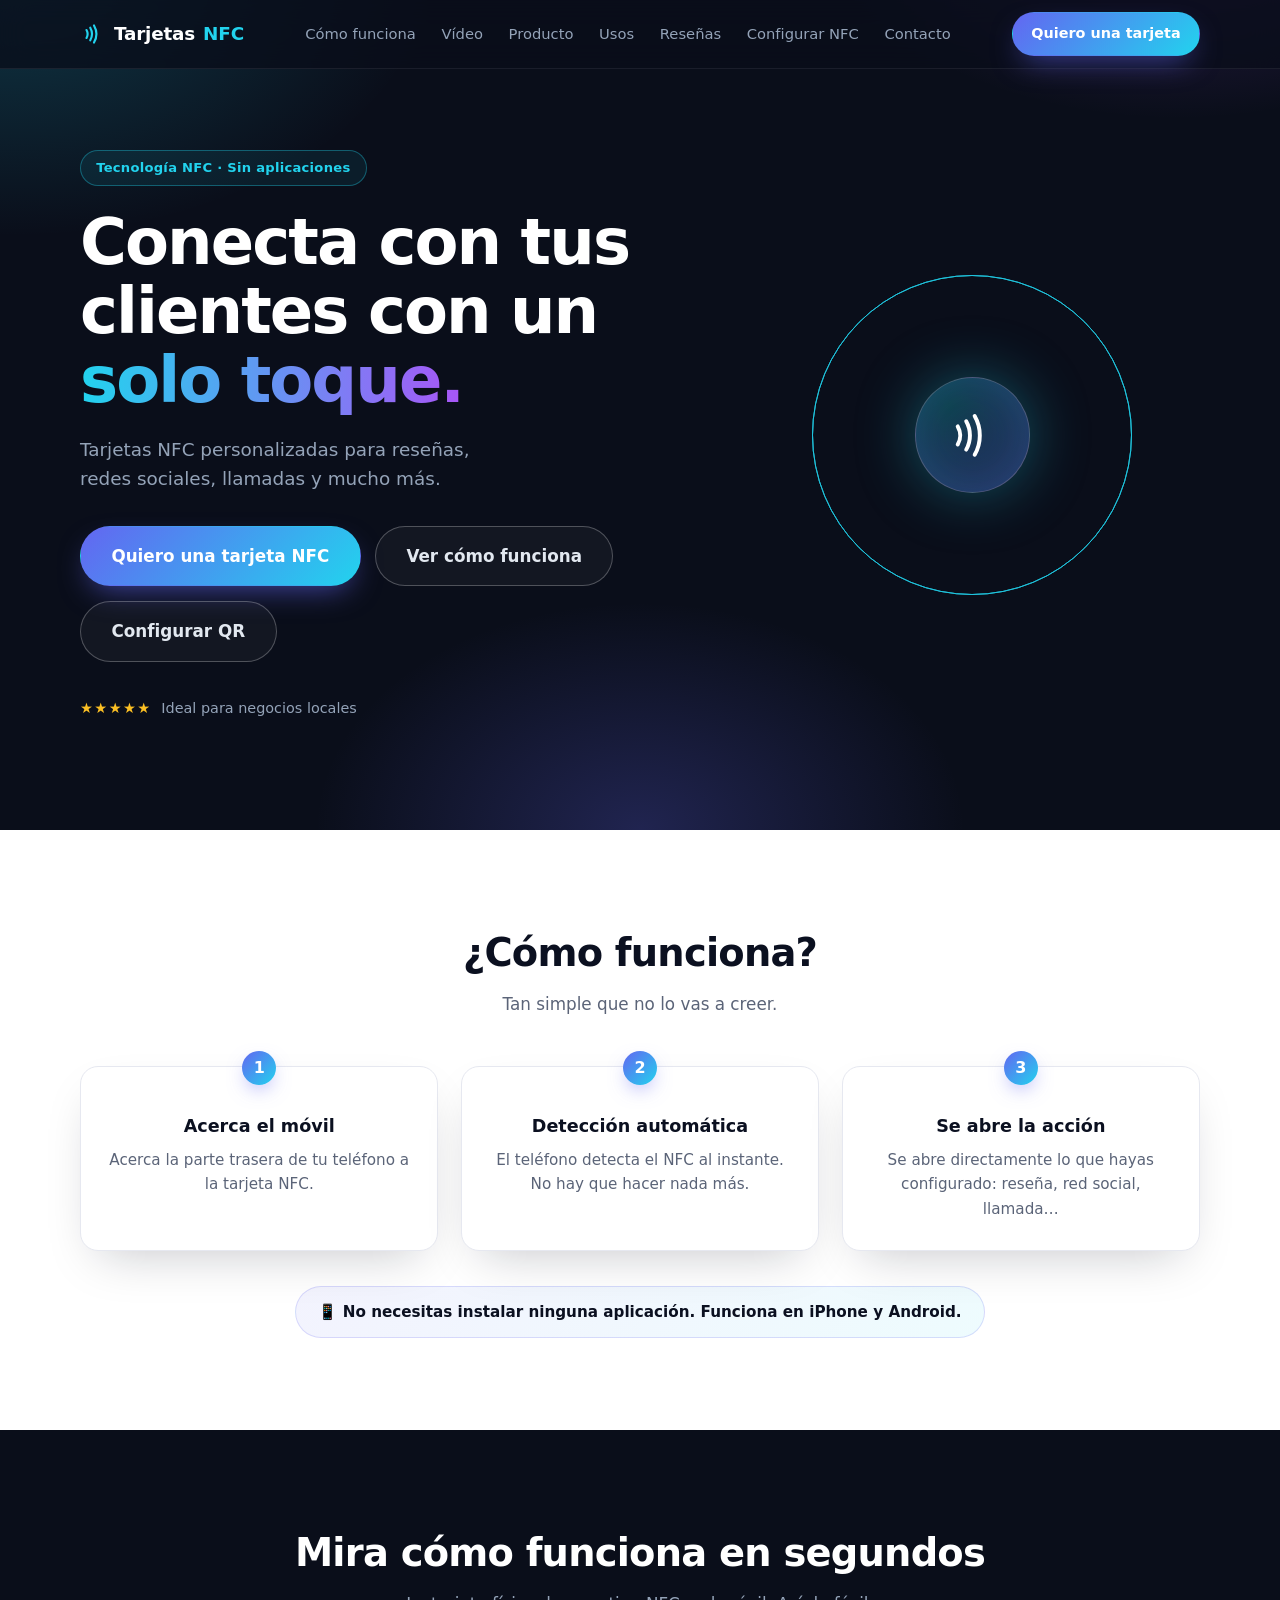
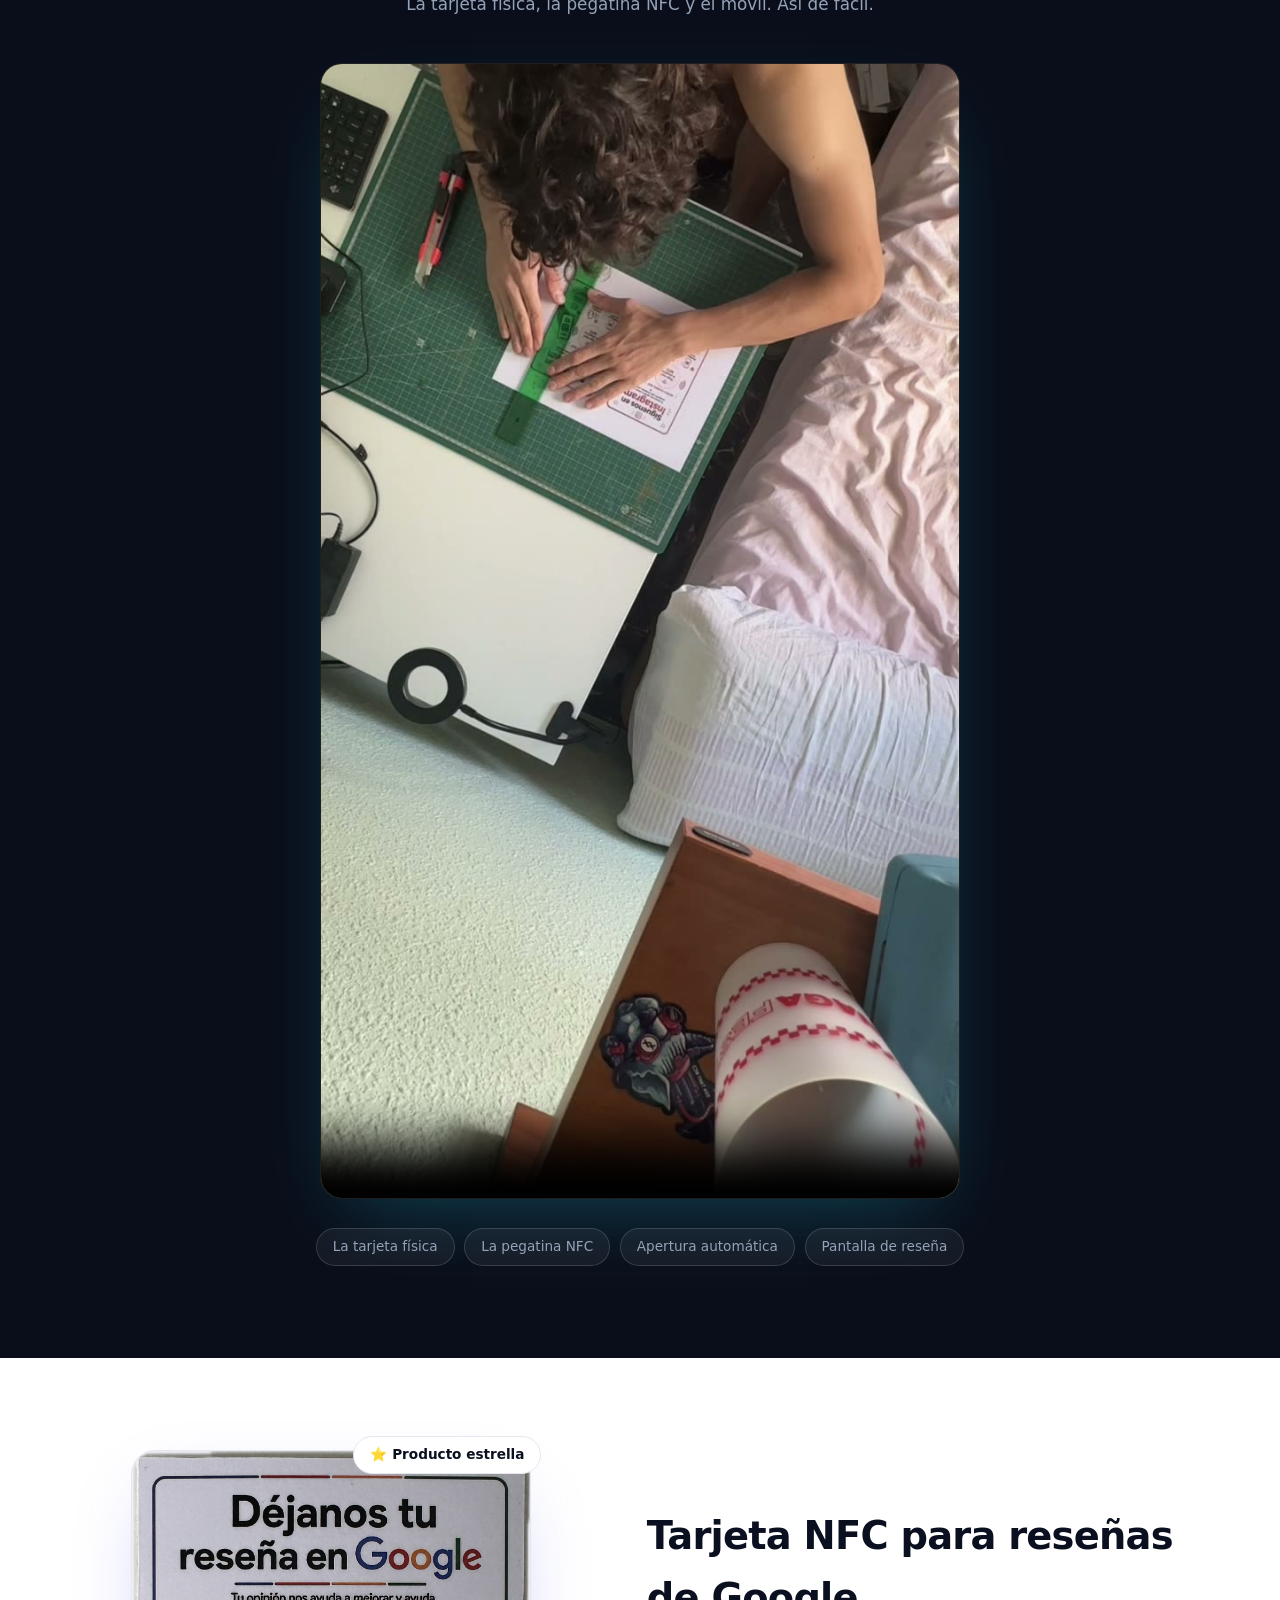
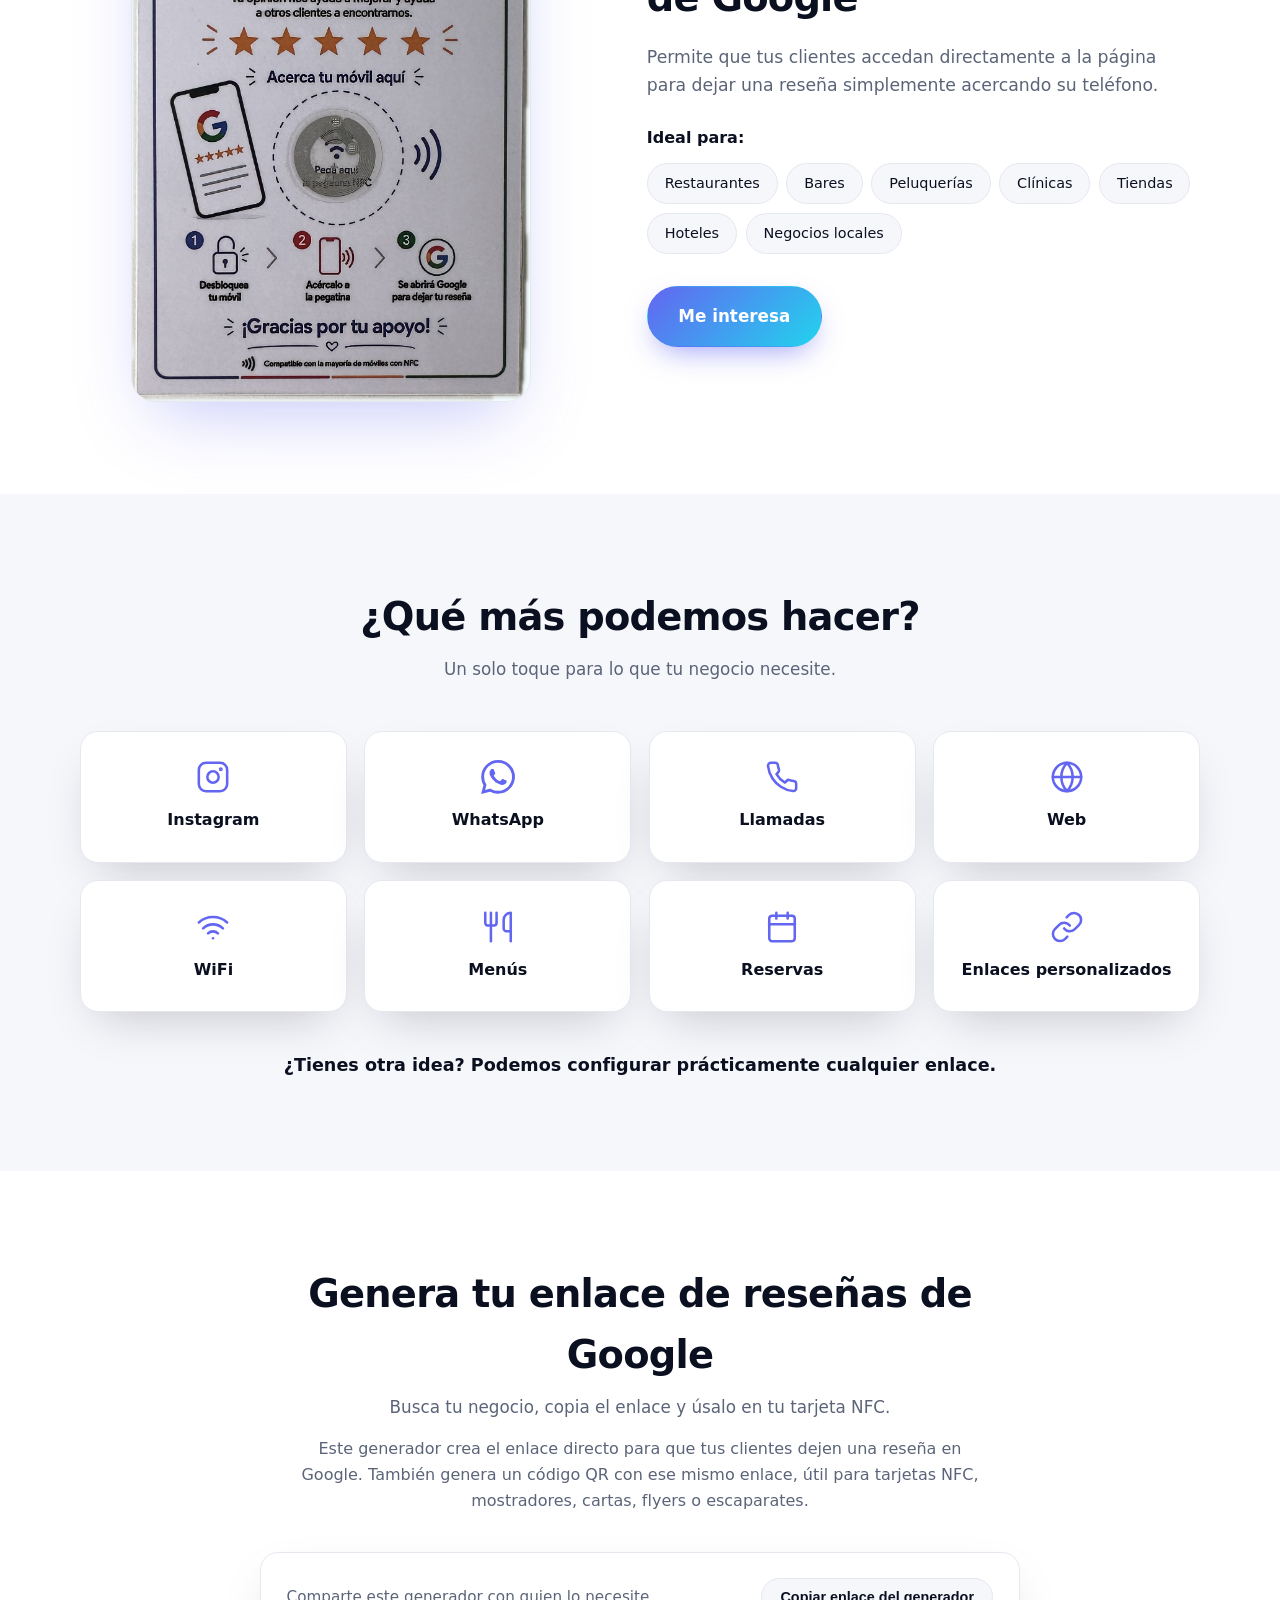
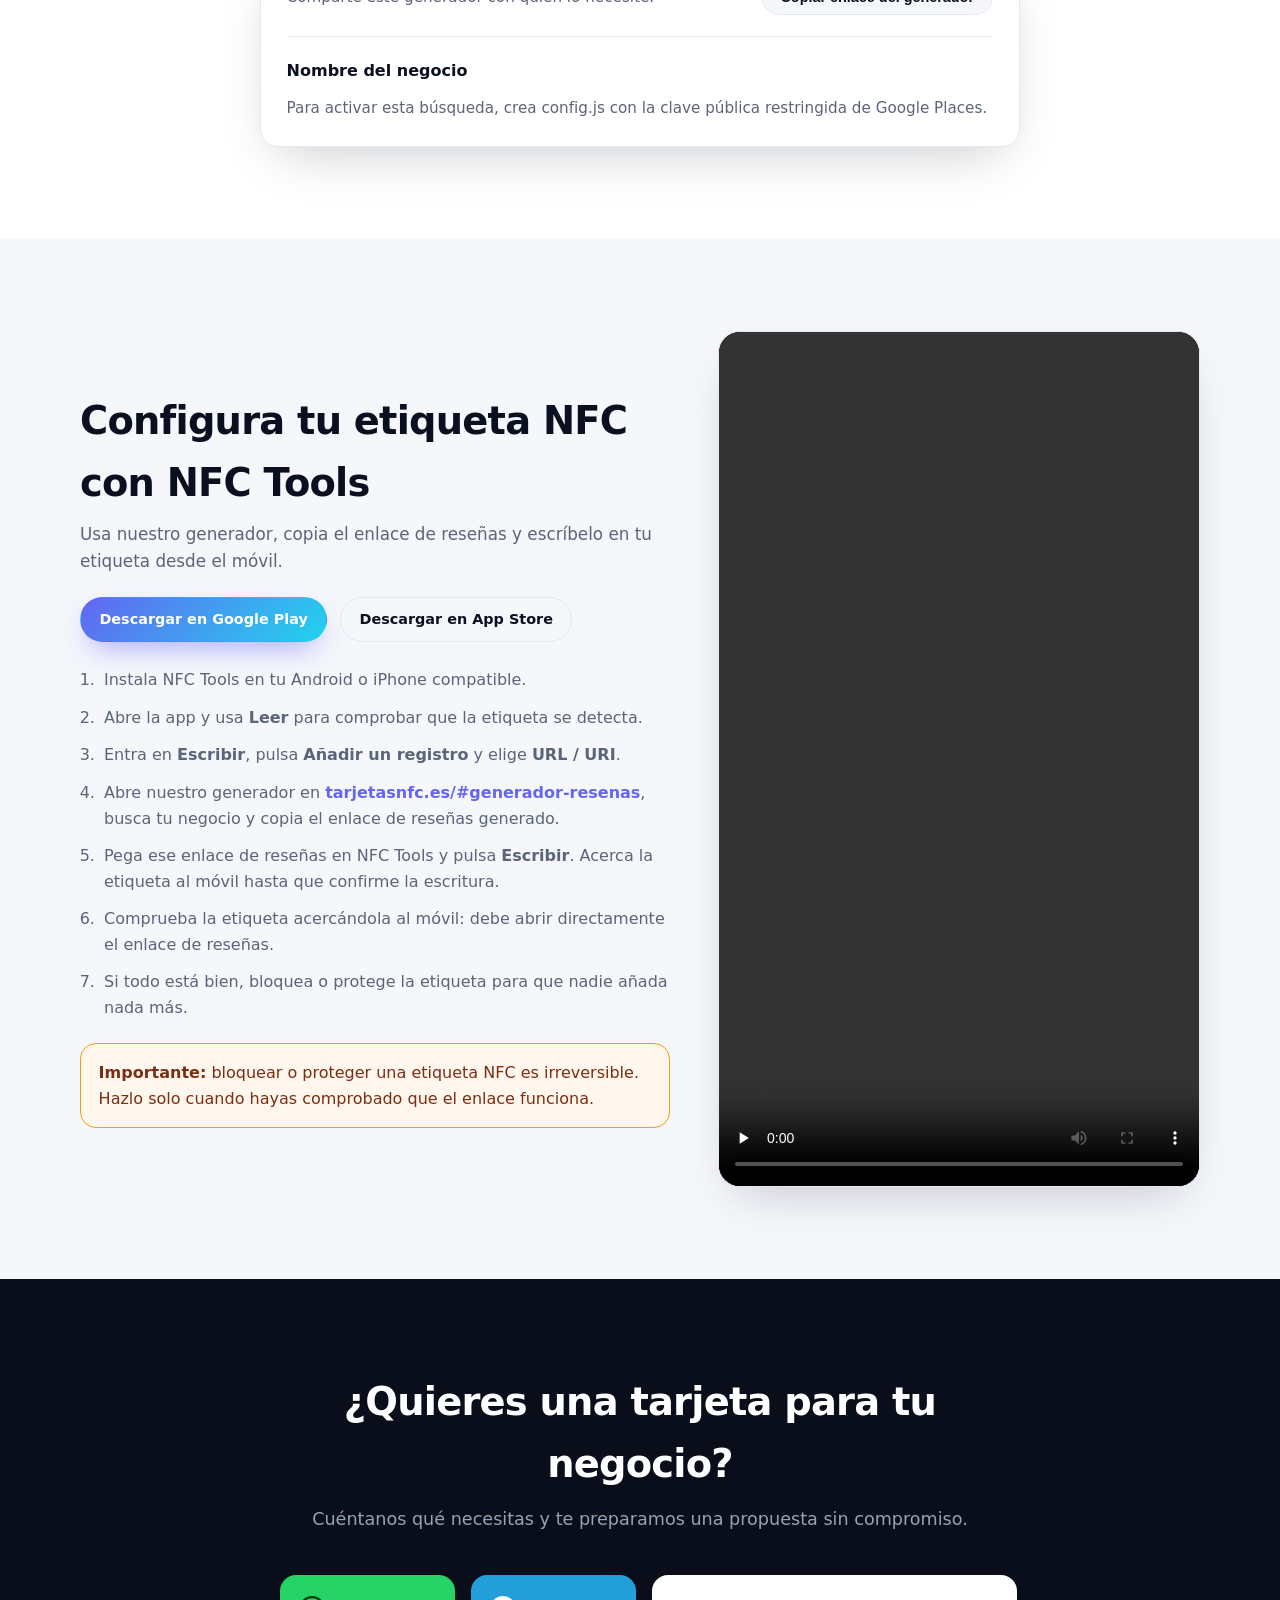
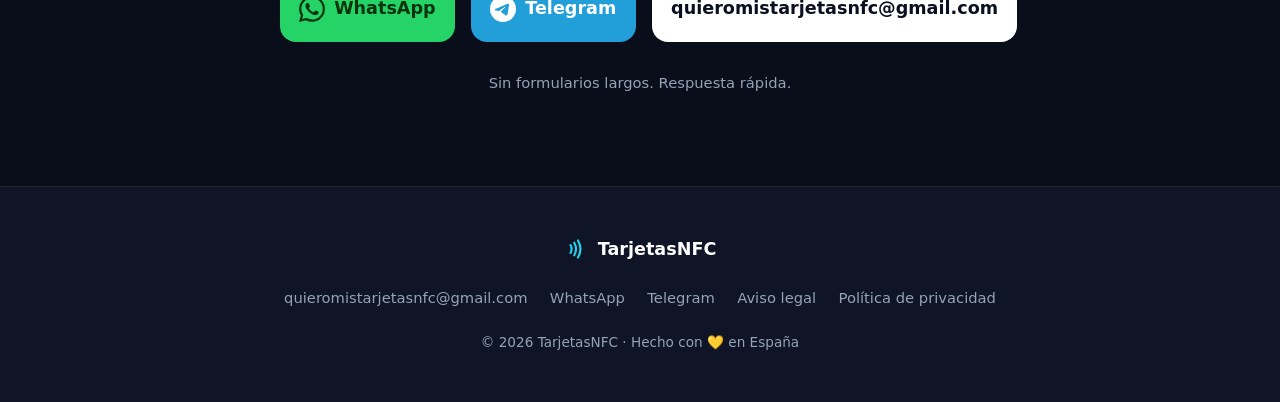
==== commit 62d3b2d2: "feat: add configurable QR redirects" ====
--- a/index.html
+++ b/index.html
@@ -3,11 +3,40 @@
 <head>
   <meta charset="utf-8">
   <meta name="viewport" content="width=device-width, initial-scale=1">
-  <title>Generador de enlaces de reseñas Google para tarjetas NFC y QR</title>
-  <meta name="description" content="Genera enlaces de reseñas de Google y códigos QR para tarjetas NFC. Tarjetas NFC personalizadas para reseñas, redes sociales, WhatsApp, llamadas y WiFi.">
-  <meta name="keywords" content="generador enlaces reseñas Google, enlace reseña Google, QR reseñas Google, tarjetas NFC reseñas, NFC Google reviews">
-  <meta property="og:title" content="Tarjetas NFC — Conecta con tus clientes con un solo toque">
-  <meta property="og:description" content="Tarjetas NFC personalizadas para reseñas, redes sociales, llamadas y mucho más.">
+  <title>Cómo configurar una etiqueta NFC con NFC Tools | Tarjetas NFC</title>
+  <meta name="description" content="Aprende cómo configurar una etiqueta NFC con NFC Tools: leer la etiqueta, escribir una URL, usar nuestro generador de reseñas Google y bloquearla de forma segura.">
+  <meta name="keywords" content="cómo configurar etiqueta NFC, configurar NFC Tools, escribir URL etiqueta NFC, bloquear etiqueta NFC, generador enlaces reseñas Google, tarjetas NFC reseñas">
+  <link rel="canonical" href="https://www.tarjetasnfc.es/">
+  <meta property="og:type" content="website">
+  <meta property="og:url" content="https://www.tarjetasnfc.es/#configurar-nfc">
+  <meta property="og:title" content="Cómo configurar una etiqueta NFC con NFC Tools">
+  <meta property="og:description" content="Guía paso a paso para escribir la URL de reseñas en una etiqueta NFC con NFC Tools y bloquearla cuando funcione.">
+  <meta property="og:image" content="https://www.tarjetasnfc.es/assets/poster.jpg">
+  <meta name="twitter:card" content="summary_large_image">
+  <meta name="twitter:title" content="Cómo configurar una etiqueta NFC con NFC Tools">
+  <meta name="twitter:description" content="Lee, escribe y bloquea tu etiqueta NFC con NFC Tools usando nuestro generador de enlaces de reseñas Google.">
+  <meta name="twitter:image" content="https://www.tarjetasnfc.es/assets/poster.jpg">
+  <script type="application/ld+json">
+    {
+      "@context": "https://schema.org",
+      "@type": "HowTo",
+      "name": "Cómo configurar una etiqueta NFC con NFC Tools",
+      "description": "Guía paso a paso para escribir un enlace de reseñas Google en una etiqueta NFC con NFC Tools y bloquearla cuando esté comprobada.",
+      "url": "https://www.tarjetasnfc.es/#configurar-nfc",
+      "totalTime": "PT5M",
+      "tool": [{ "@type": "HowToTool", "name": "NFC Tools" }],
+      "supply": [{ "@type": "HowToSupply", "name": "Etiqueta NFC" }],
+      "step": [
+        { "@type": "HowToStep", "name": "Instalar NFC Tools", "text": "Descarga NFC Tools en Android o iPhone compatible." },
+        { "@type": "HowToStep", "name": "Leer la etiqueta", "text": "Abre NFC Tools y usa Leer para comprobar que la etiqueta se detecta." },
+        { "@type": "HowToStep", "name": "Añadir una URL", "text": "Entra en Escribir, pulsa Añadir un registro y elige URL / URI." },
+        { "@type": "HowToStep", "name": "Copiar el enlace de reseñas", "text": "Usa el generador de Tarjetas NFC para crear y copiar el enlace de reseñas Google de tu negocio." },
+        { "@type": "HowToStep", "name": "Escribir la etiqueta NFC", "text": "Pega el enlace en NFC Tools, pulsa Escribir y acerca la etiqueta al móvil hasta que confirme la escritura." },
+        { "@type": "HowToStep", "name": "Comprobar el enlace", "text": "Acerca la etiqueta al móvil y verifica que abre directamente el enlace de reseñas." },
+        { "@type": "HowToStep", "name": "Bloquear la etiqueta", "text": "Cuando todo funcione, bloquea o protege la etiqueta. Este paso es irreversible." }
+      ]
+    }
+  </script>
   <link rel="icon" href="/favicon.svg" type="image/svg+xml">
   <link rel="stylesheet" href="/styles.css">
 </head>
@@ -49,6 +78,7 @@
         <div class="hero-cta">
           <a class="btn btn-primary btn-lg" href="#contacto">Quiero una tarjeta NFC</a>
           <a class="btn btn-ghost btn-lg" href="#video">Ver cómo funciona</a>
+          <a class="btn btn-ghost btn-lg" href="/setup.html">Configurar QR</a>
         </div>
         <div class="hero-trust">
           <span class="stars" aria-hidden="true">★★★★★</span>
--- a/styles.css
+++ b/styles.css
@@ -343,6 +343,51 @@
 .review-result { margin-top: 1.3rem; }
 .review-actions { margin-top: 1rem; display: flex; flex-wrap: wrap; gap: .7rem; }
 .review-open { border-color: var(--line); background: var(--soft); color: var(--ink); }
+
+.setup-page { background: var(--bg); }
+.setup-shell {
+  min-height: 100vh;
+  display: grid;
+  place-items: center;
+  padding: 2rem;
+}
+.setup-card {
+  width: min(520px, 100%);
+}
+.setup-stage {
+  margin-top: 1rem;
+  padding: 2rem;
+}
+.setup-brand {
+  display: inline-block;
+  margin-bottom: 1rem;
+  font-weight: 800;
+  color: #fff;
+}
+.setup-brand span { color: var(--accent); }
+.setup-card h1 { line-height: 1.1; color: #fff; }
+.setup-copy {
+  margin-top: .8rem;
+  color: var(--text-dim);
+}
+.setup-stage h2 { font-size: 1.05rem; }
+.setup-stage p { margin-top: .35rem; color: var(--muted); }
+.setup-status {
+  margin-top: 1rem;
+  padding: .8rem 1rem;
+  border-radius: 14px;
+  font-size: .95rem;
+  font-weight: 600;
+}
+.setup-status-loading { border: 1px solid rgba(99, 102, 241, .25); background: #eef2ff; color: #3730a3; }
+.setup-status-success { border: 1px solid rgba(34, 197, 94, .28); background: #ecfdf5; color: #166534; }
+.setup-status-error { border: 1px solid rgba(239, 68, 68, .3); background: #fef2f2; color: #991b1b; }
+.setup-form {
+  margin-top: 1.2rem;
+  display: grid;
+  gap: .8rem;
+}
+.setup-form label { font-weight: 700; }
 .review-preview { position: relative; margin-top: 1.4rem; border-radius: 26px; overflow: hidden; border: 3px solid #22c55e; box-shadow: 0 26px 60px -34px rgba(15, 118, 110, .8); }
 .review-preview-img { width: 100%; display: block; }
 .review-preview-qr-overlay { position: absolute; width: 24.8%; height: auto; top: 55.6%; left: 74.1%; transform: translate(-50%, -50%); border-radius: 8px; background: #fff; padding: 2%; display: none; }
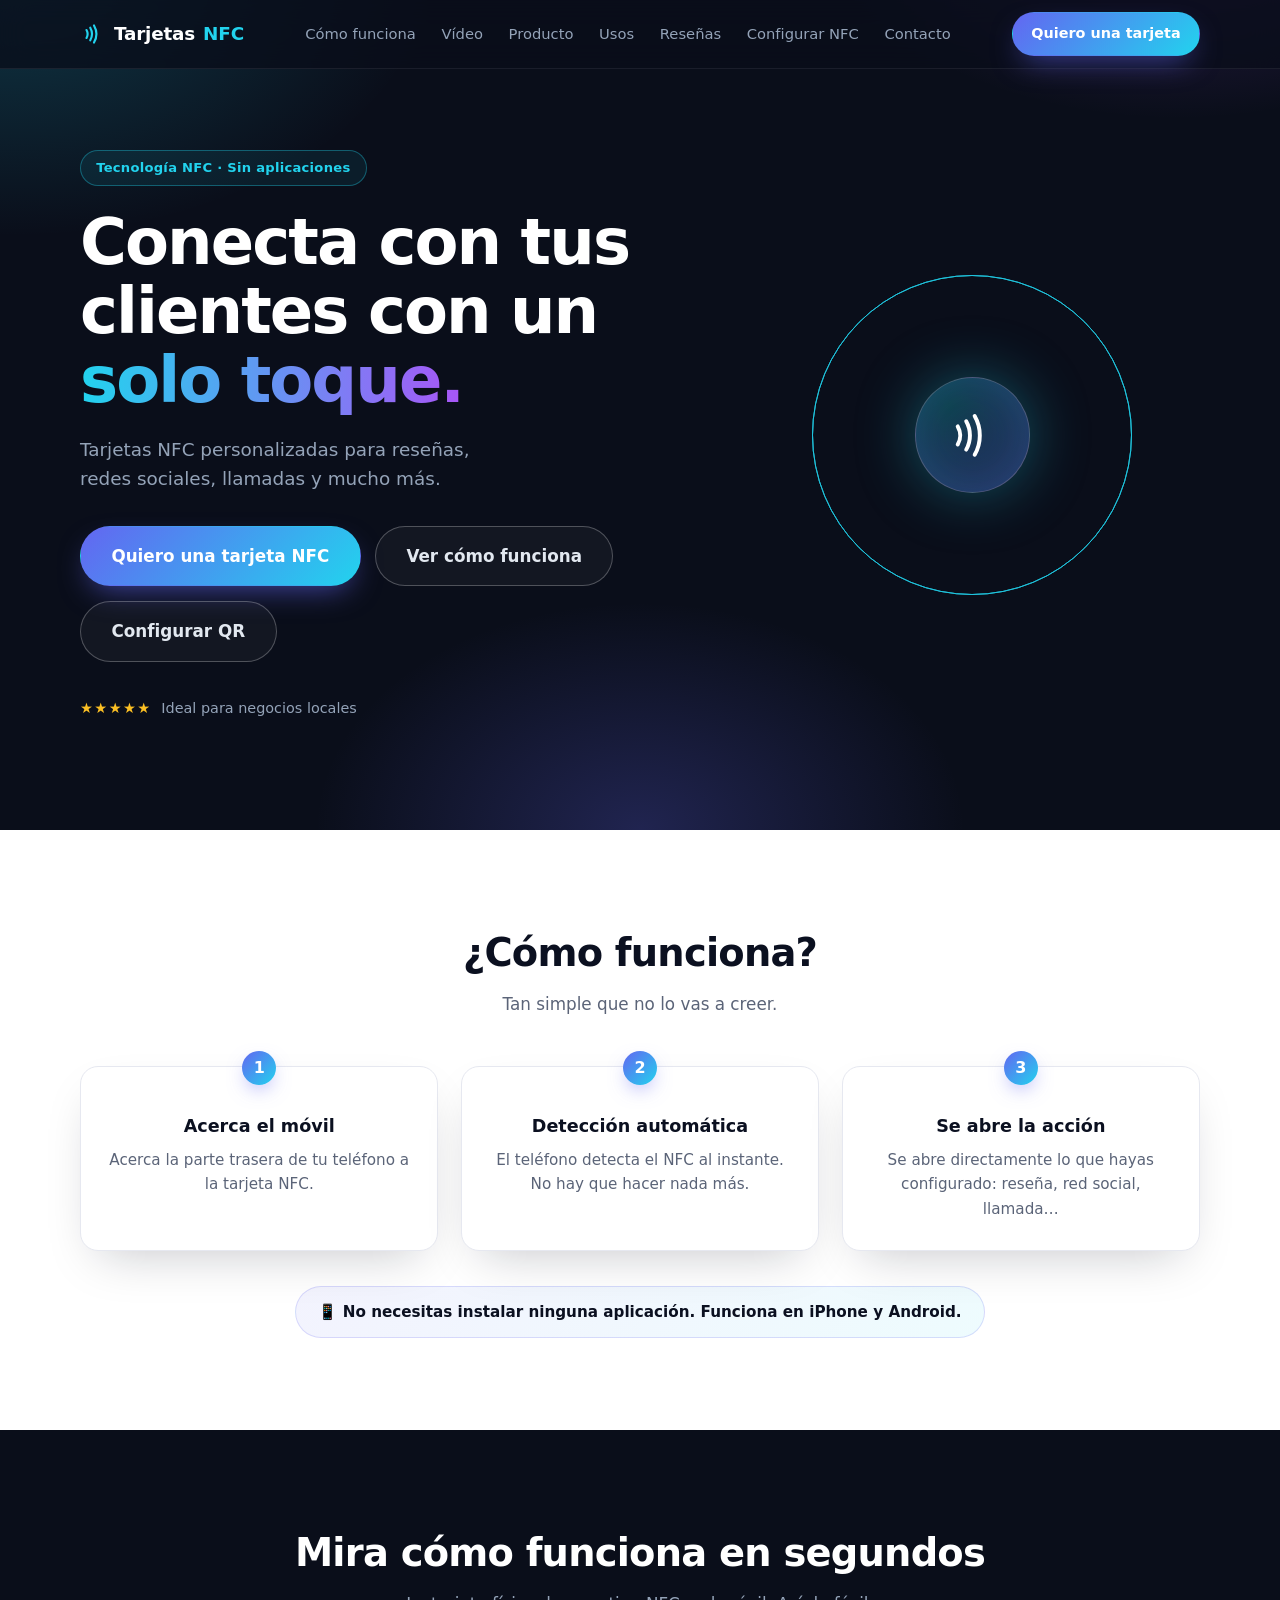
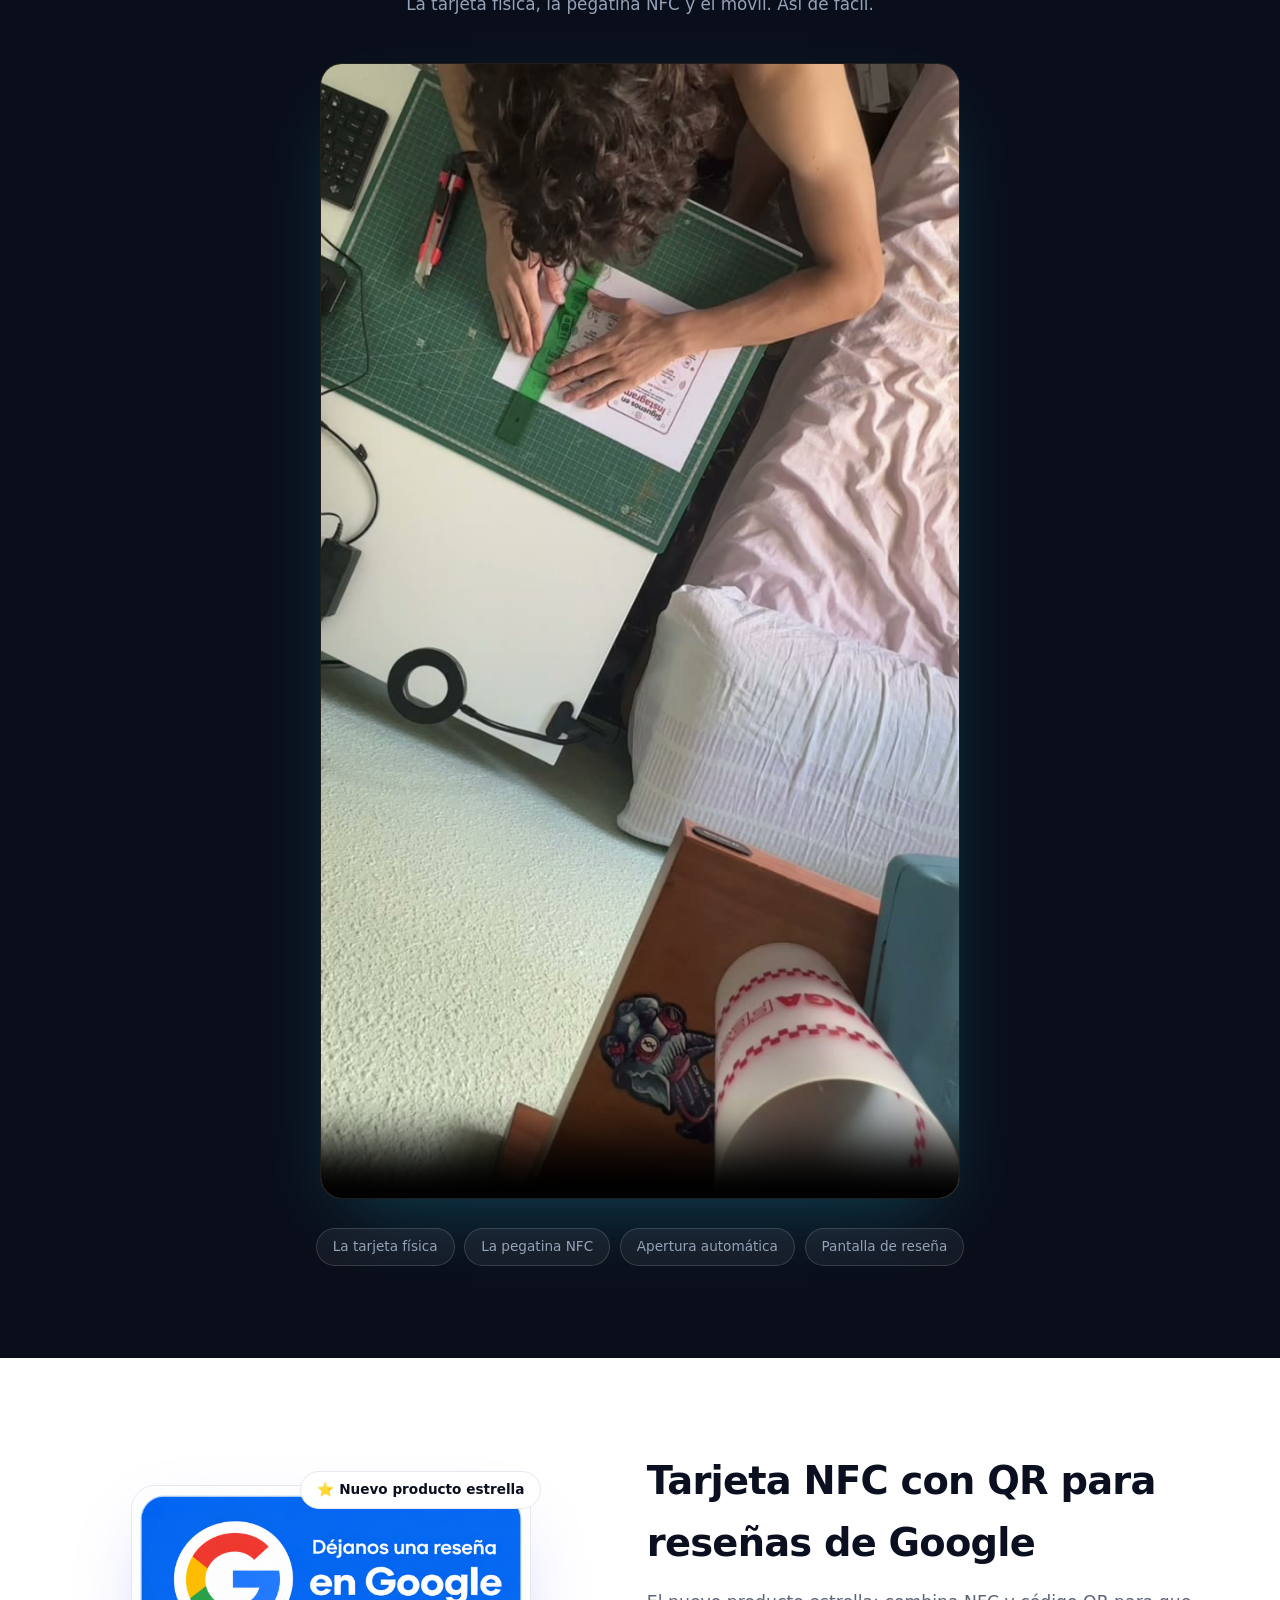
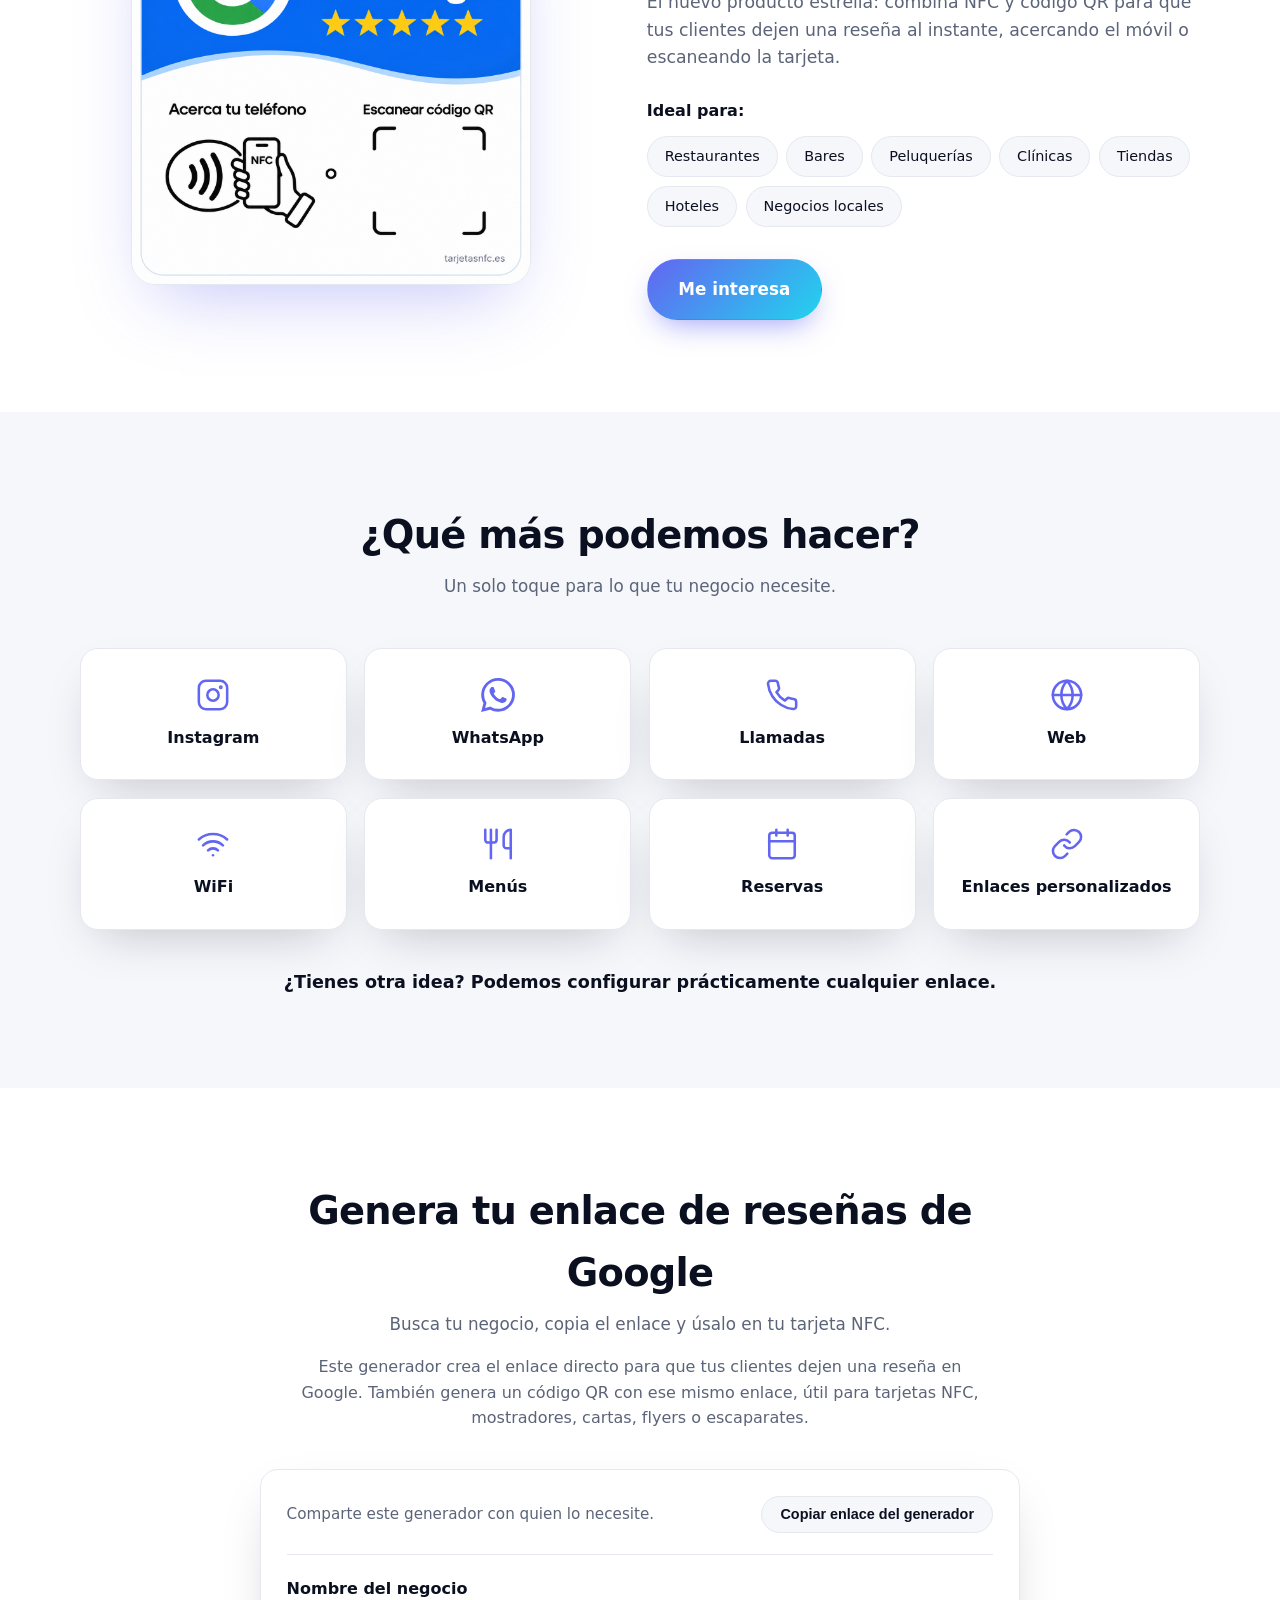
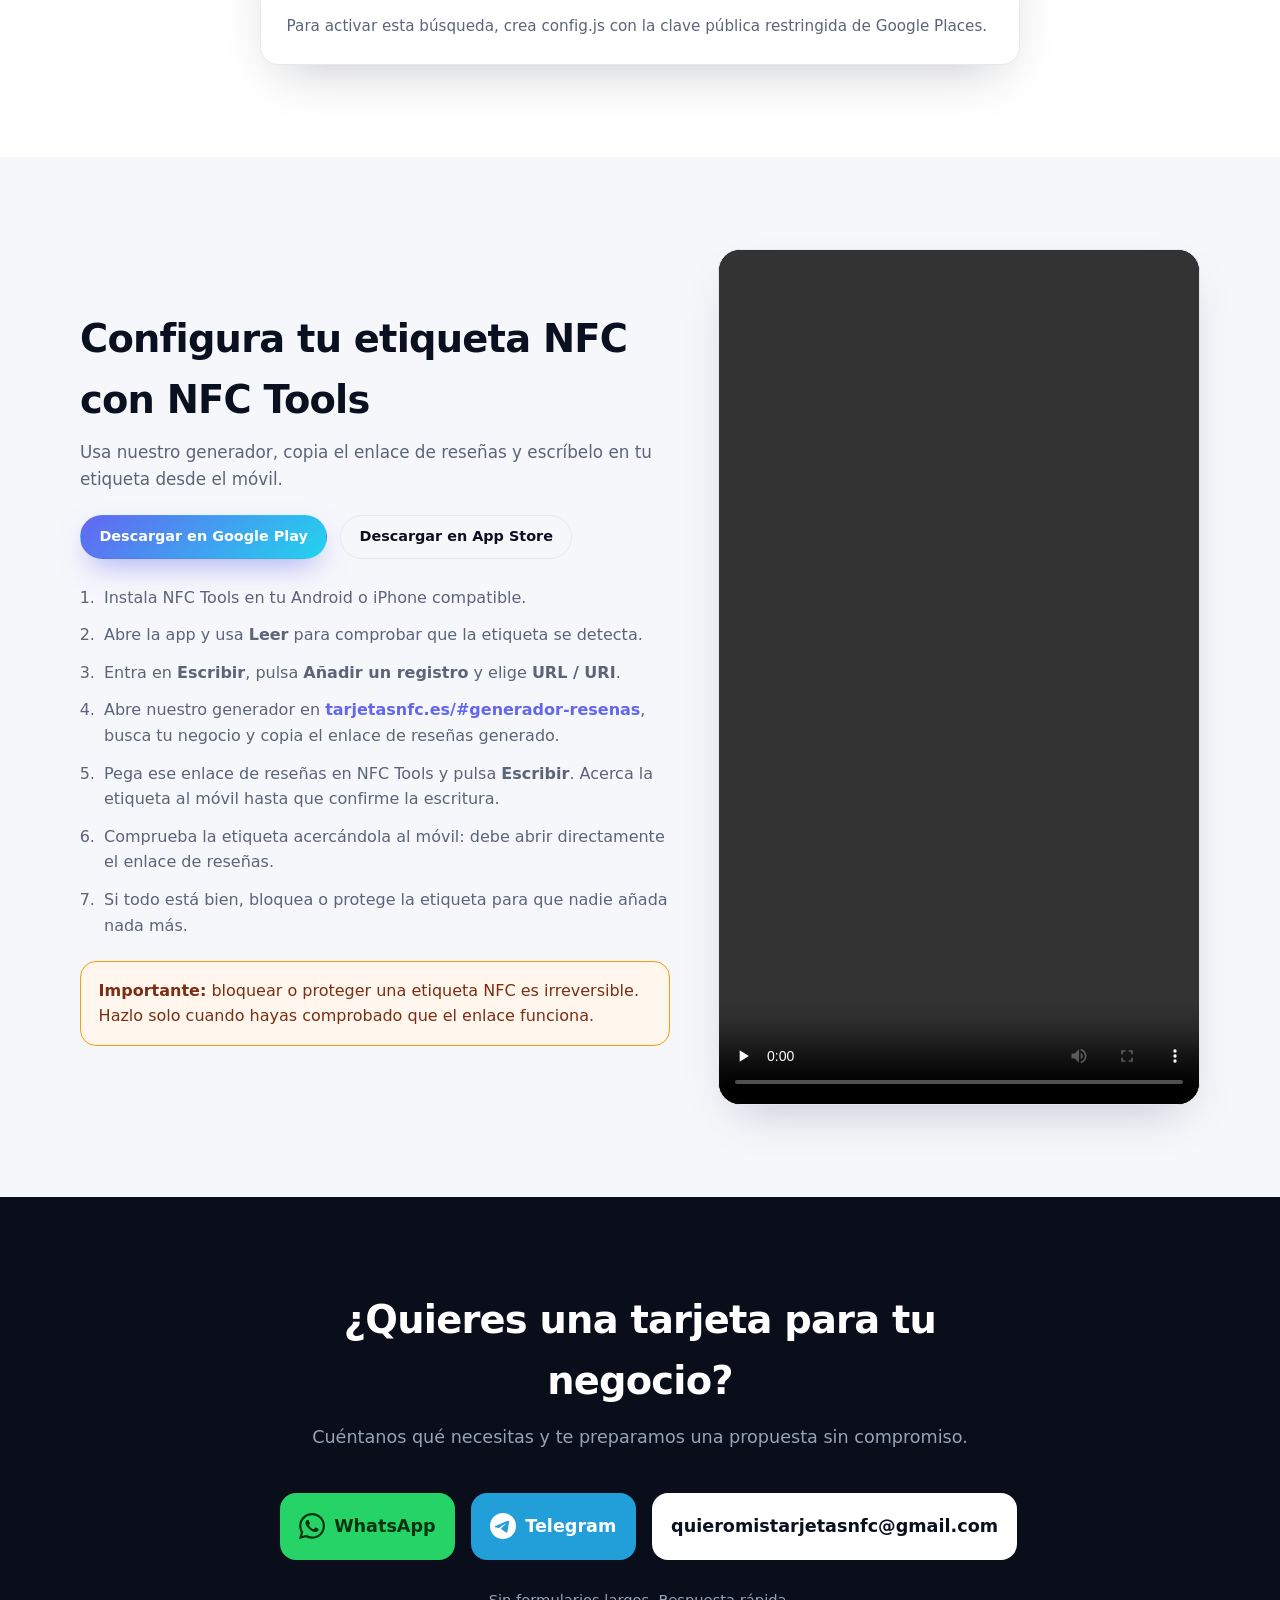
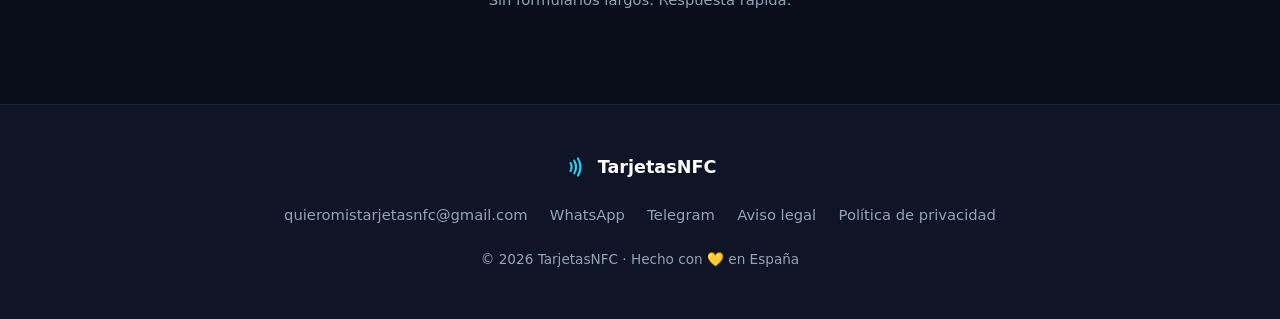
==== commit 77d6effc: "feat: highlight new flagship product" ====
--- a/index.html
+++ b/index.html
@@ -154,13 +154,13 @@
     <div class="container producto-grid">
       <div class="producto-img" data-reveal>
         <div class="img-frame">
-          <img src="/assets/producto.png" alt="Tarjeta NFC para reseñas de Google" loading="lazy">
-        </div>
-        <span class="badge">⭐ Producto estrella</span>
+          <img src="/assets/nfcgooglesquare.png" alt="Tarjeta NFC con QR para reseñas de Google" loading="lazy">
+        </div>
+        <span class="badge">⭐ Nuevo producto estrella</span>
       </div>
       <div class="producto-copy">
-        <h2 class="section-title left">Tarjeta NFC para reseñas de Google</h2>
-        <p class="producto-desc">Permite que tus clientes accedan directamente a la página para dejar una reseña simplemente acercando su teléfono.</p>
+        <h2 class="section-title left">Tarjeta NFC con QR para reseñas de Google</h2>
+        <p class="producto-desc">El nuevo producto estrella: combina NFC y código QR para que tus clientes dejen una reseña al instante, acercando el móvil o escaneando la tarjeta.</p>
         <p class="ideal-label">Ideal para:</p>
         <ul class="chips">
           <li>Restaurantes</li>
--- a/styles.css
+++ b/styles.css
@@ -277,7 +277,7 @@
   box-shadow: 0 30px 70px -25px rgba(99, 102, 241, .4);
   background: linear-gradient(160deg, rgba(99, 102, 241, .06), rgba(34, 211, 238, .06));
 }
-.img-frame img { width: 100%; aspect-ratio: 1283 / 1773; object-fit: cover; }
+.img-frame img { width: 100%; aspect-ratio: 1; object-fit: cover; }
 .badge {
   position: absolute;
   top: -14px;
@@ -455,3 +455,68 @@
 .legal-body h2 { margin-top: 2rem; font-size: 1.15rem; }
 .legal-body p, .legal-body li { color: var(--muted); margin-top: .6rem; font-size: .98rem; }
 .legal-body ul { padding-left: 1.4rem; }
+
+/* ---------- Generador de tarjetas ---------- */
+.gen-panel {
+  max-width: 520px;
+}
+.gen-panel h1 {
+  color: #fff;
+  line-height: 1.15;
+}
+.gen-form {
+  margin-top: 1.5rem;
+  display: grid;
+  gap: .7rem;
+}
+.gen-form label {
+  font-weight: 700;
+  color: var(--text-dark);
+}
+.gen-actions {
+  margin-top: 1rem;
+  display: flex;
+  flex-wrap: wrap;
+  gap: .6rem;
+}
+.gen-grid {
+  width: min(1120px, 92%);
+  margin: 2rem auto 4rem;
+  display: grid;
+  grid-template-columns: repeat(auto-fill, minmax(300px, 1fr));
+  gap: 1.6rem;
+  justify-items: center;
+}
+.gen-card-img {
+  width: 100%;
+  max-width: 360px;
+  border-radius: 16px;
+  box-shadow: 0 20px 60px -20px rgba(0, 0, 0, .3);
+}
+
+/* Print: one card per page */
+@media print {
+  .setup-page { background: #fff !important; }
+  .gen-panel, .gen-actions, .gen-status { display: none !important; }
+  .gen-grid {
+    display: block;
+    width: 100%;
+    margin: 0;
+    padding: 0;
+  }
+  .gen-card-img {
+    display: block;
+    width: 90mm;
+    max-width: none;
+    margin: 10mm auto;
+    box-shadow: none;
+    border-radius: 0;
+    border: 1px solid #ddd;
+    break-inside: avoid;
+    page-break-inside: avoid;
+    page-break-after: always;
+  }
+  .gen-card-img:last-child {
+    page-break-after: auto;
+  }
+}
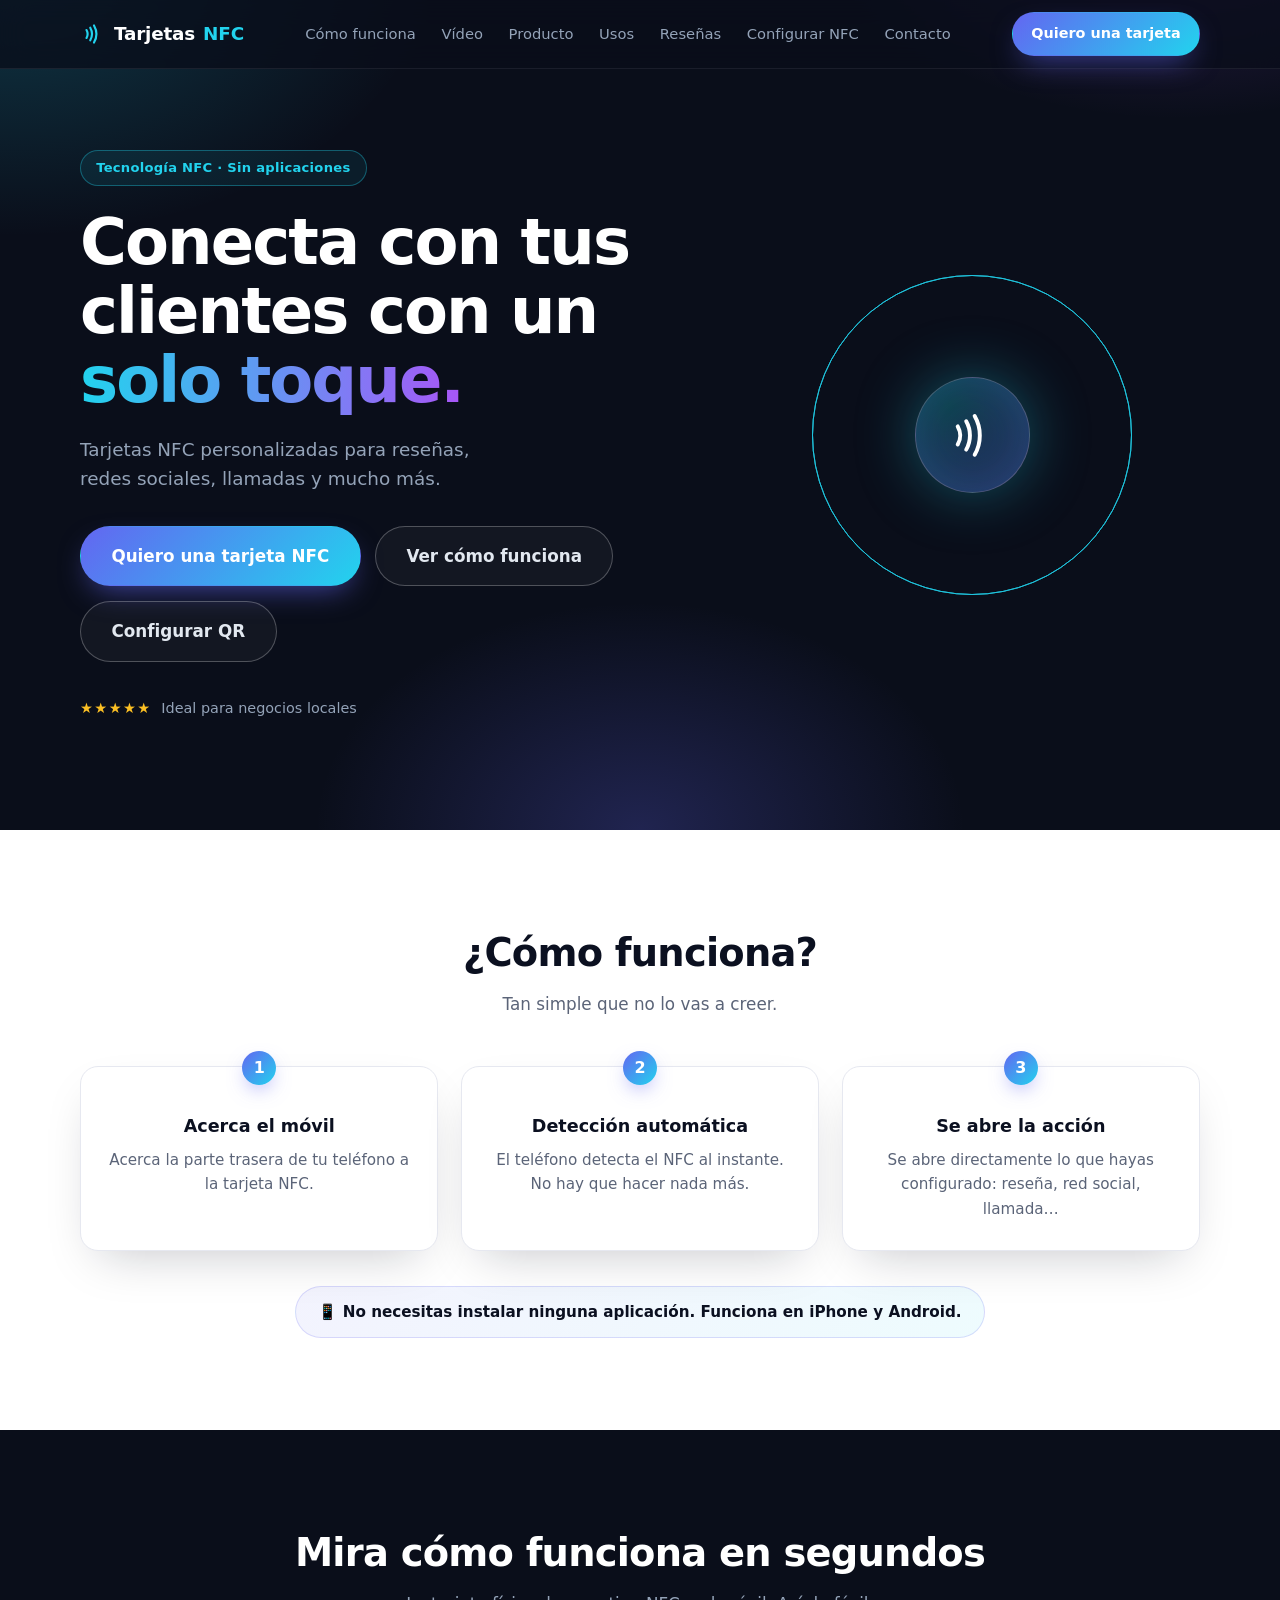
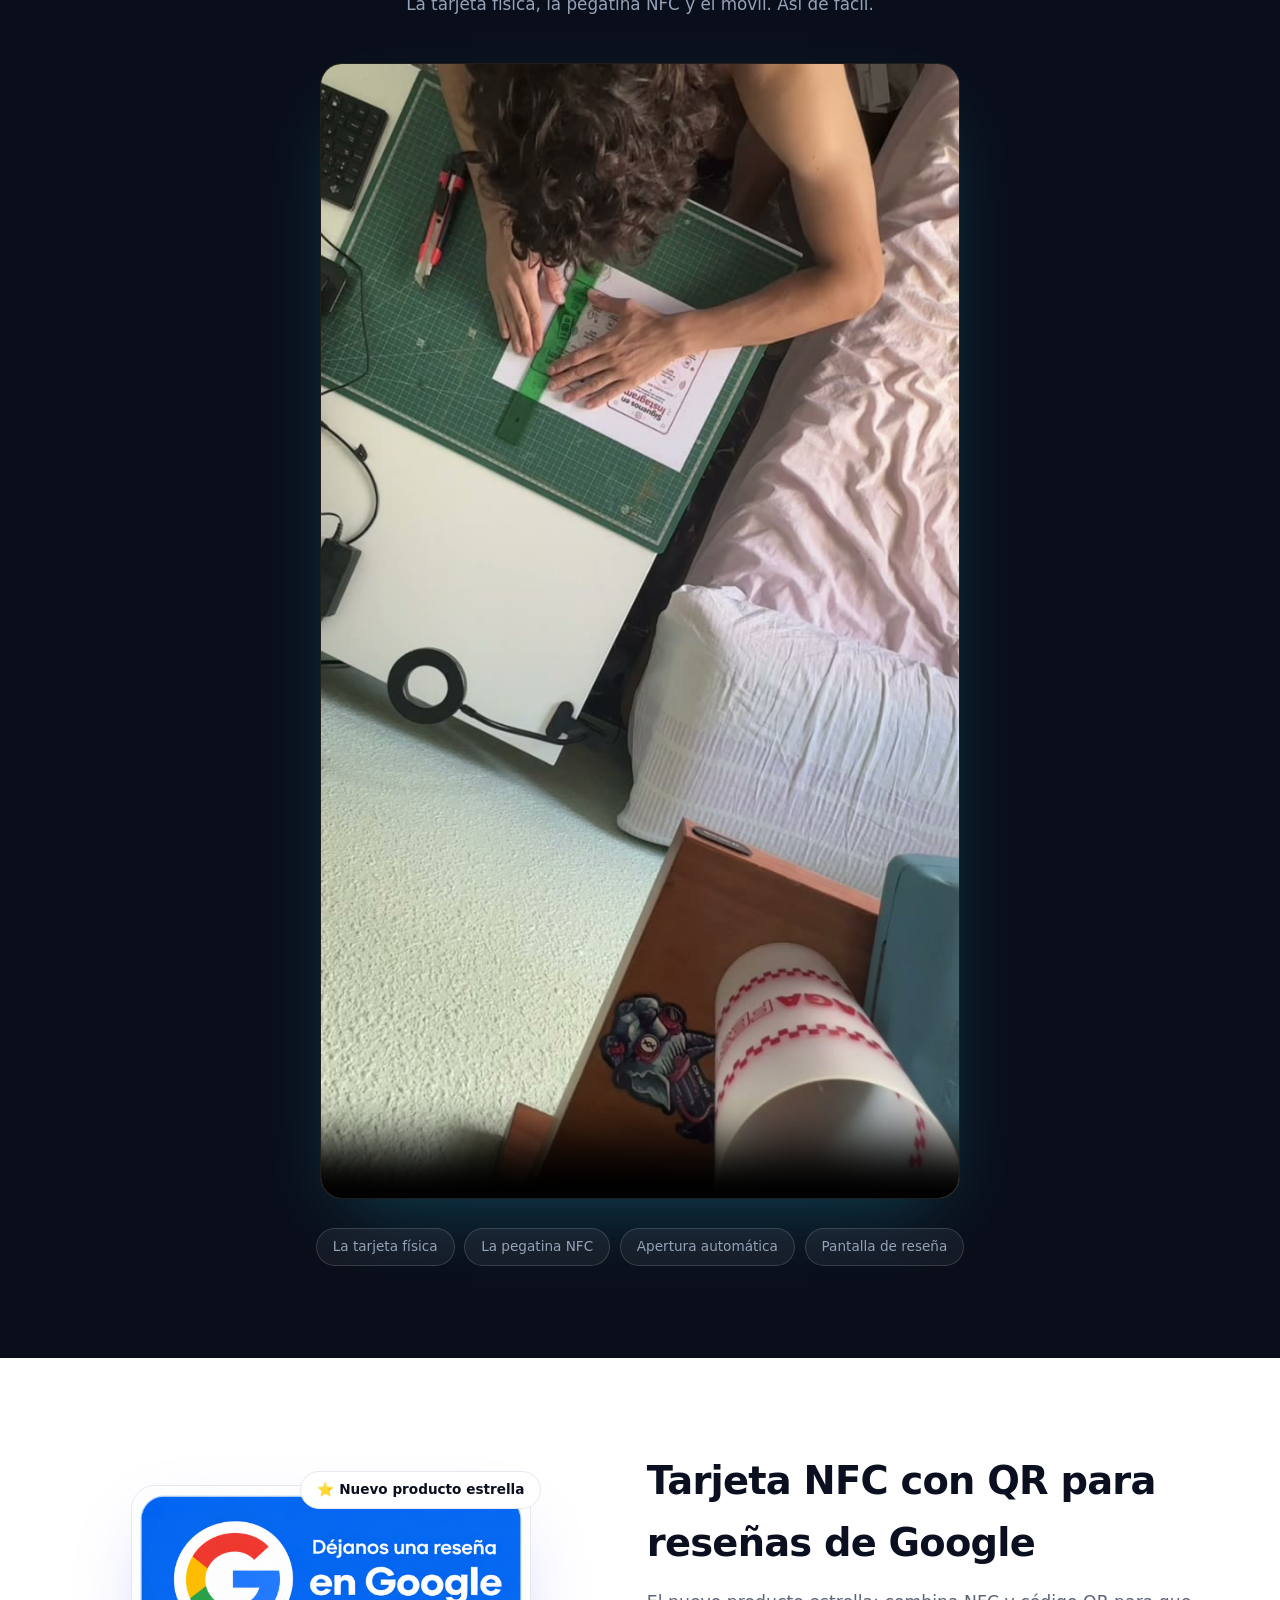
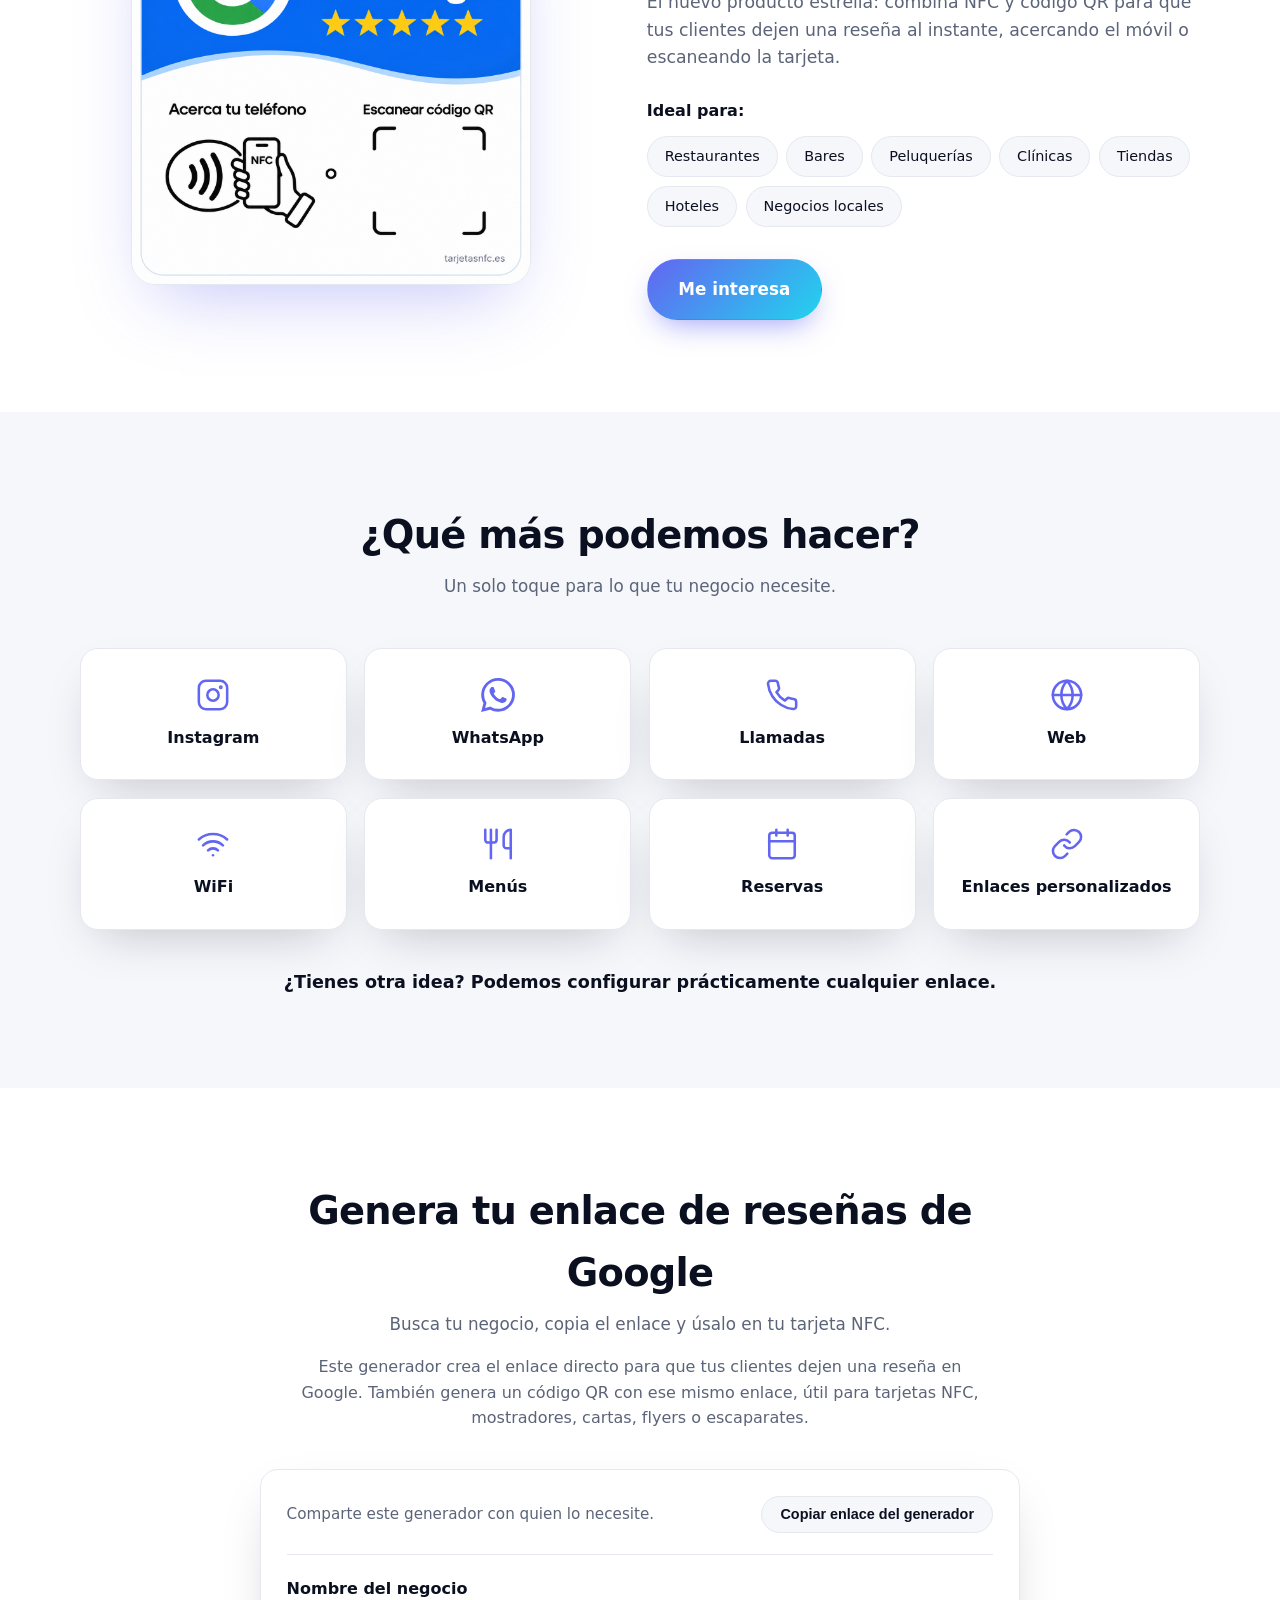
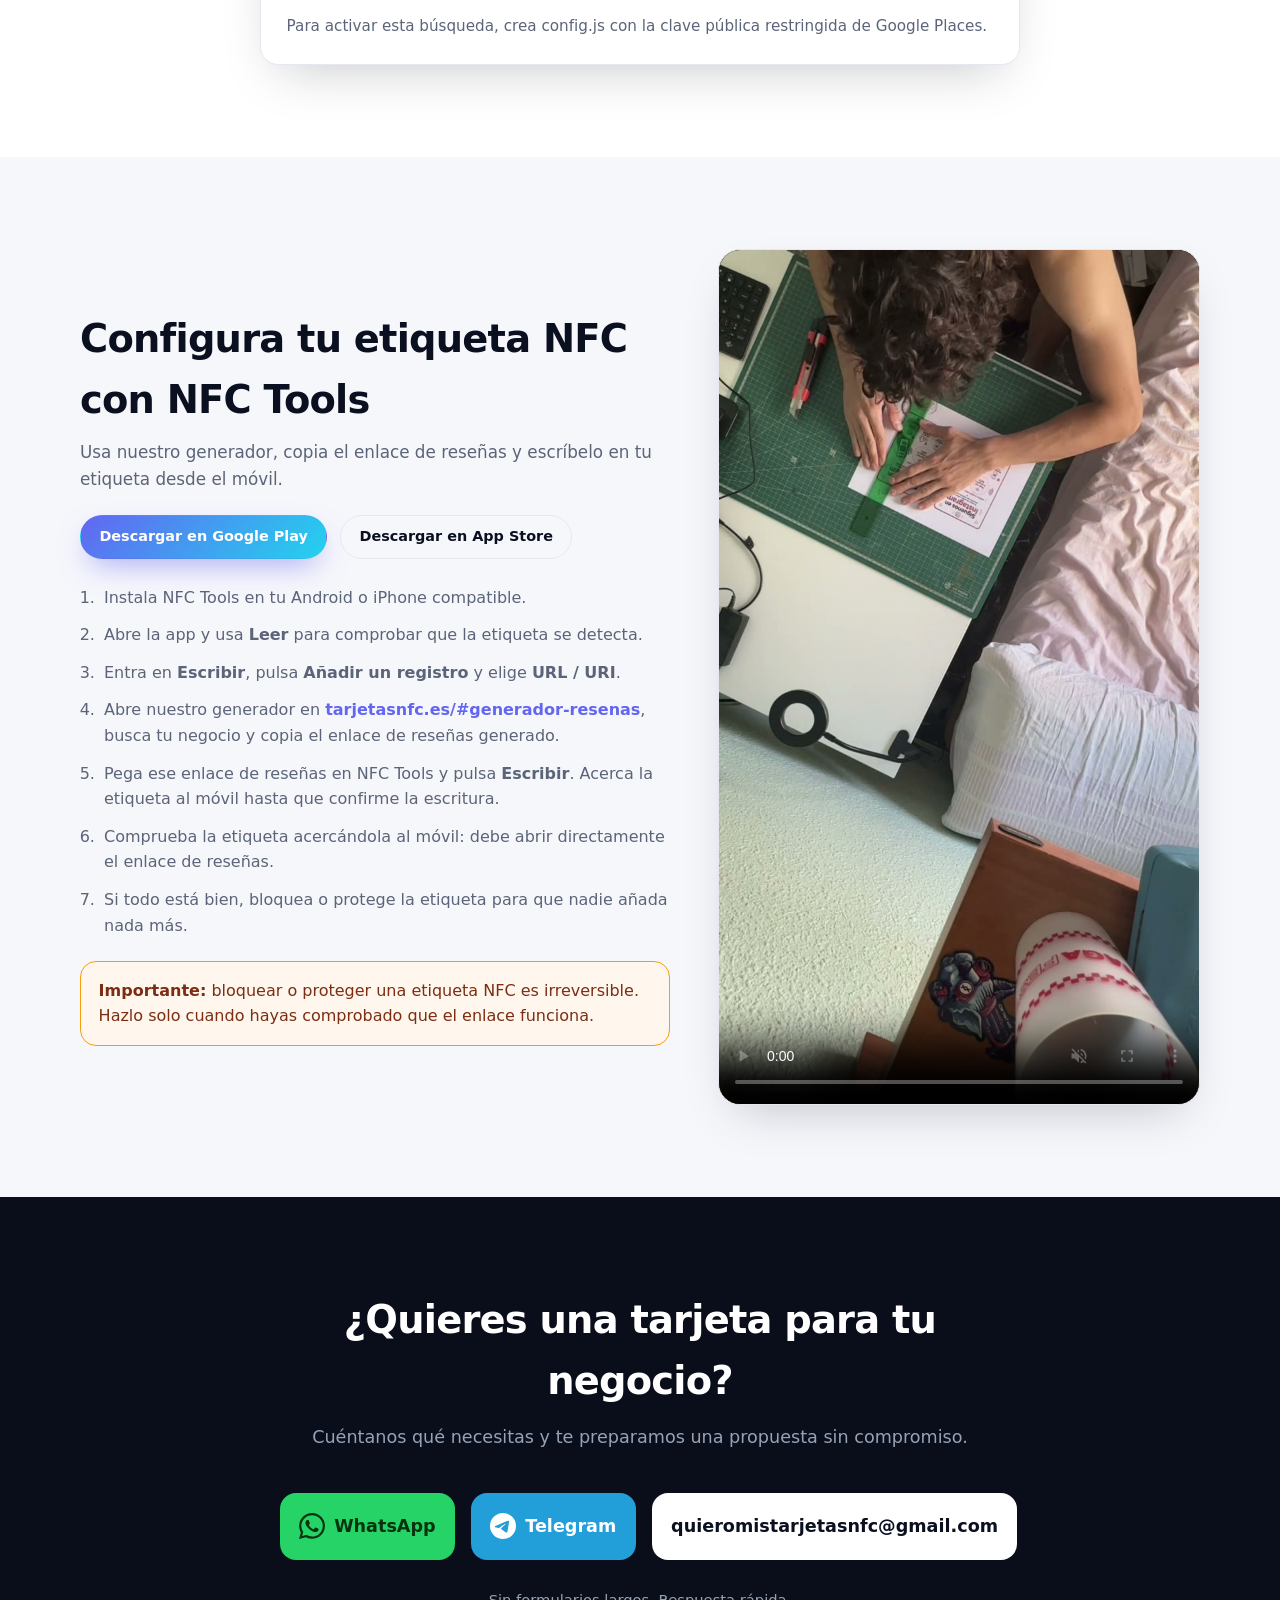
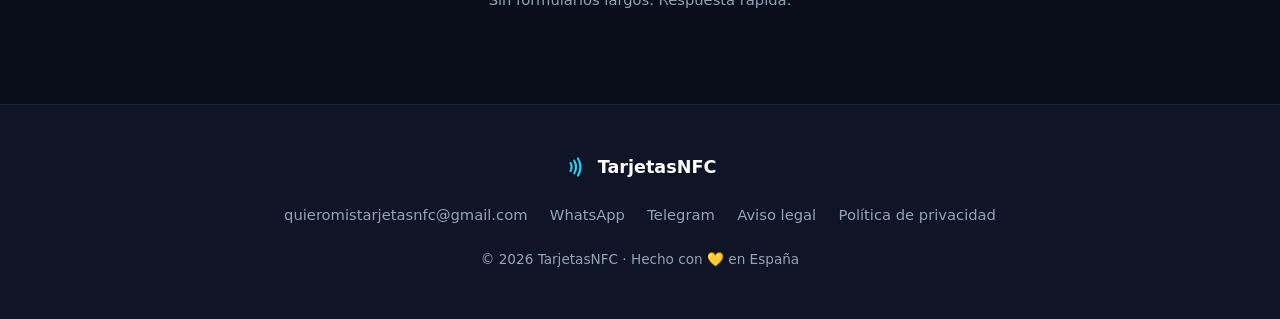
==== commit 21cb97d0: "fix: autoplay nfc tools video" ====
--- a/index.html
+++ b/index.html
@@ -274,7 +274,7 @@
         <p class="nfc-warning"><strong>Importante:</strong> bloquear o proteger una etiqueta NFC es irreversible. Hazlo solo cuando hayas comprobado que el enlace funciona.</p>
       </div>
       <div class="nfc-tools-video" data-reveal>
-        <video controls playsinline preload="none">
+        <video controls autoplay loop muted playsinline preload="metadata" poster="/assets/poster.jpg">
           <source src="/assets/nfc-tools-configuracion.mp4" type="video/mp4">
           Tu navegador no soporta vídeo HTML5.
         </video>
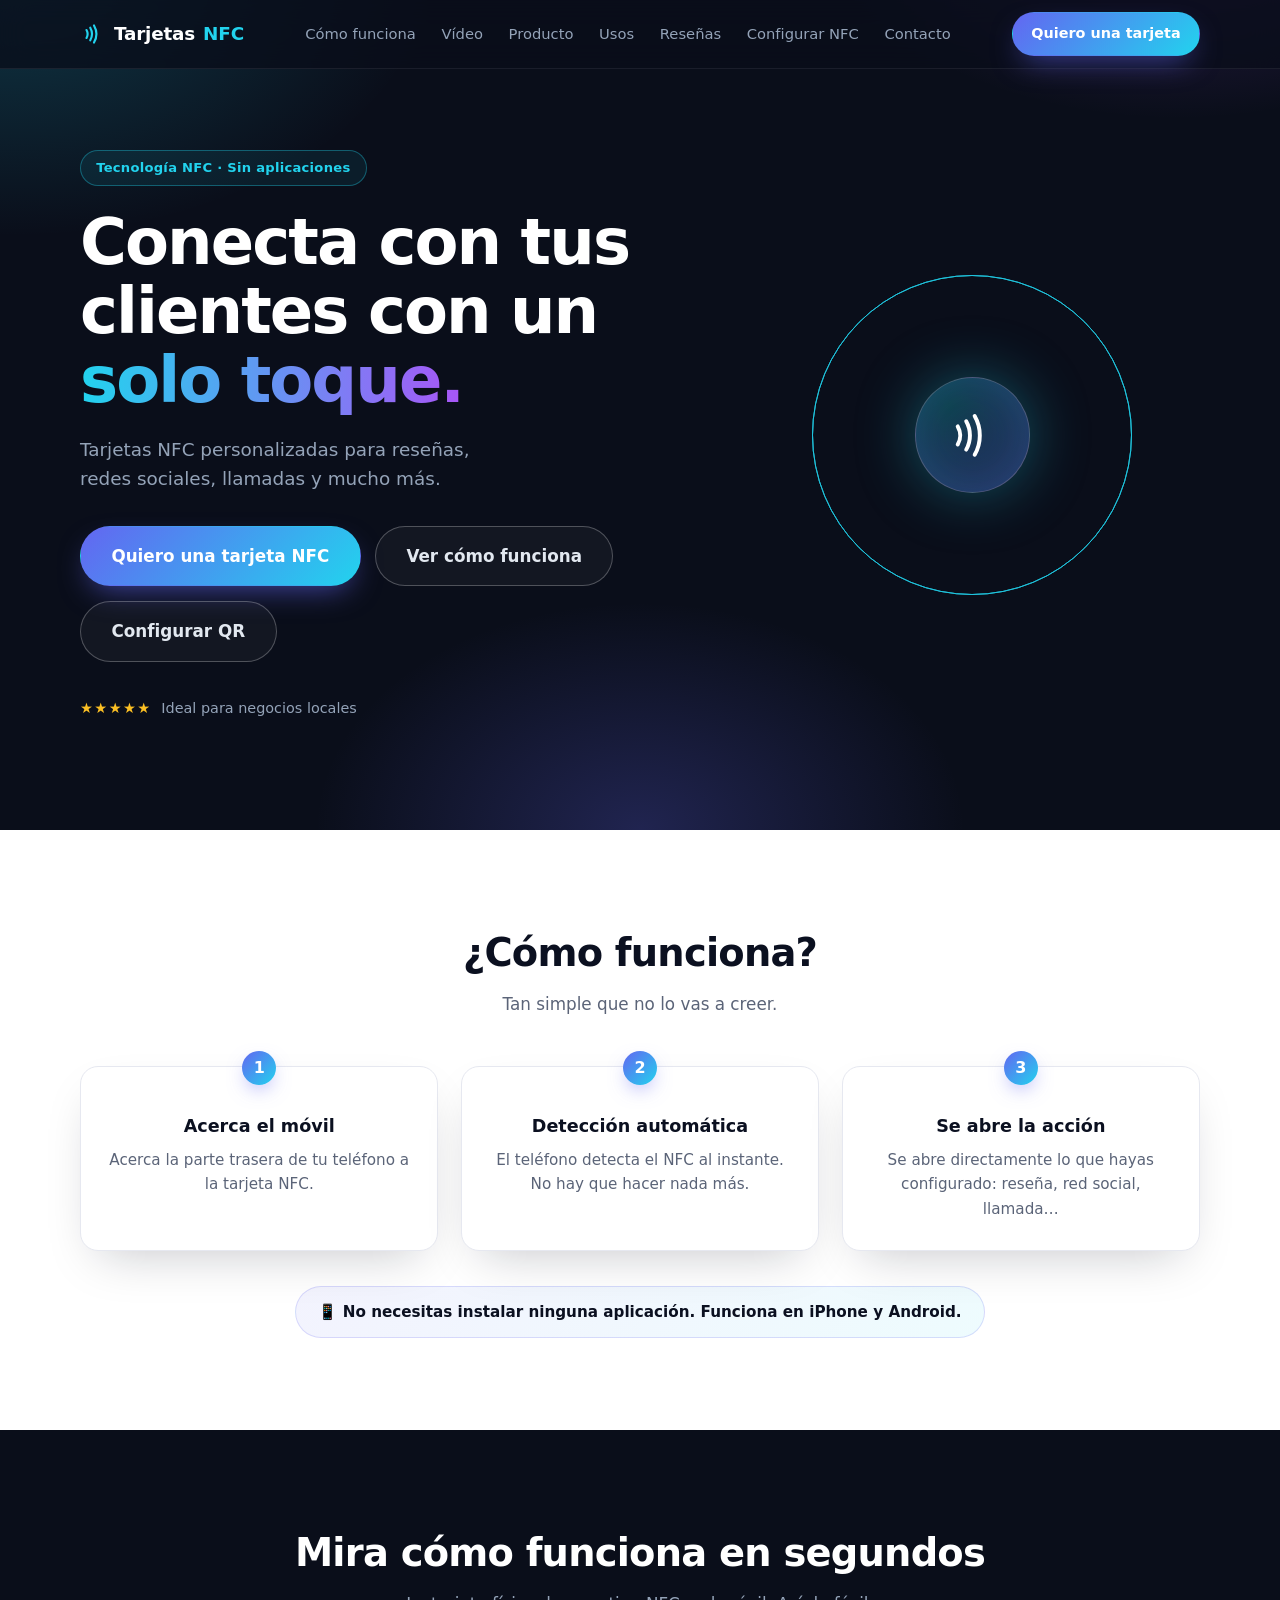
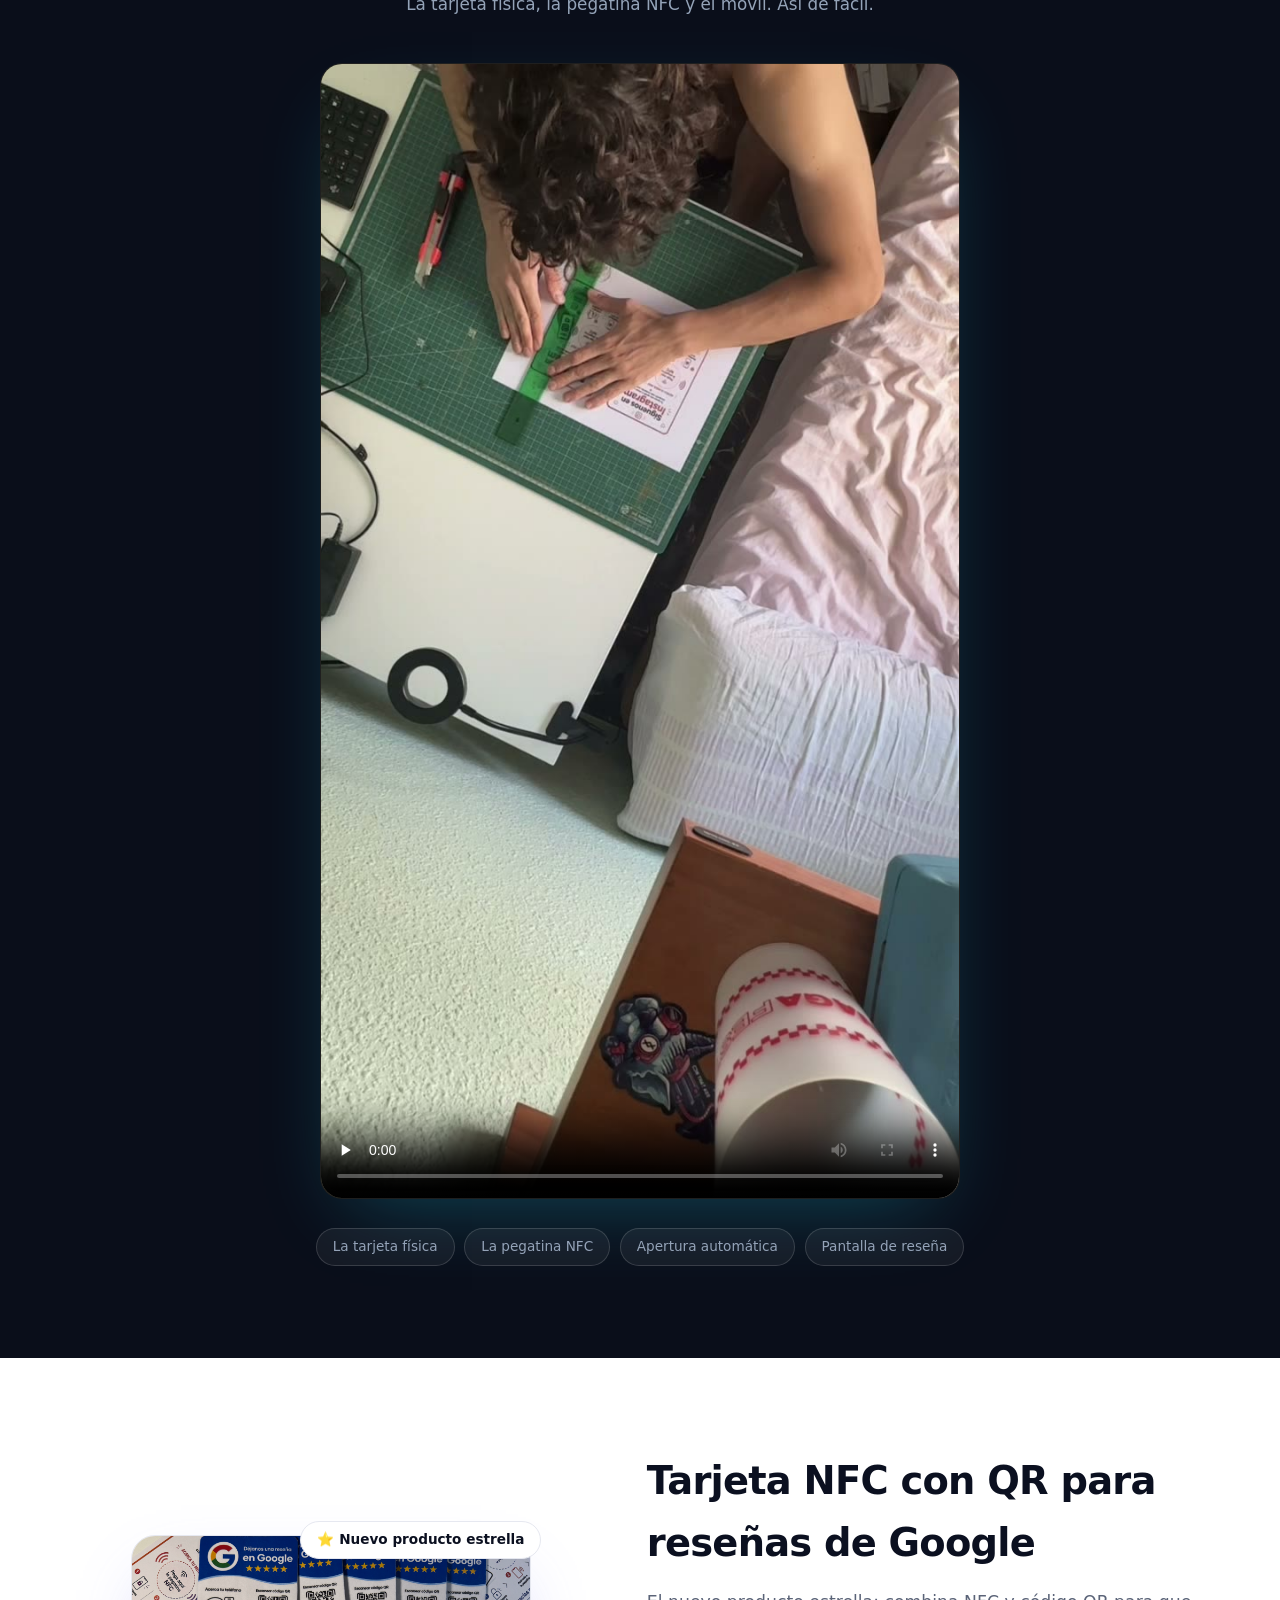
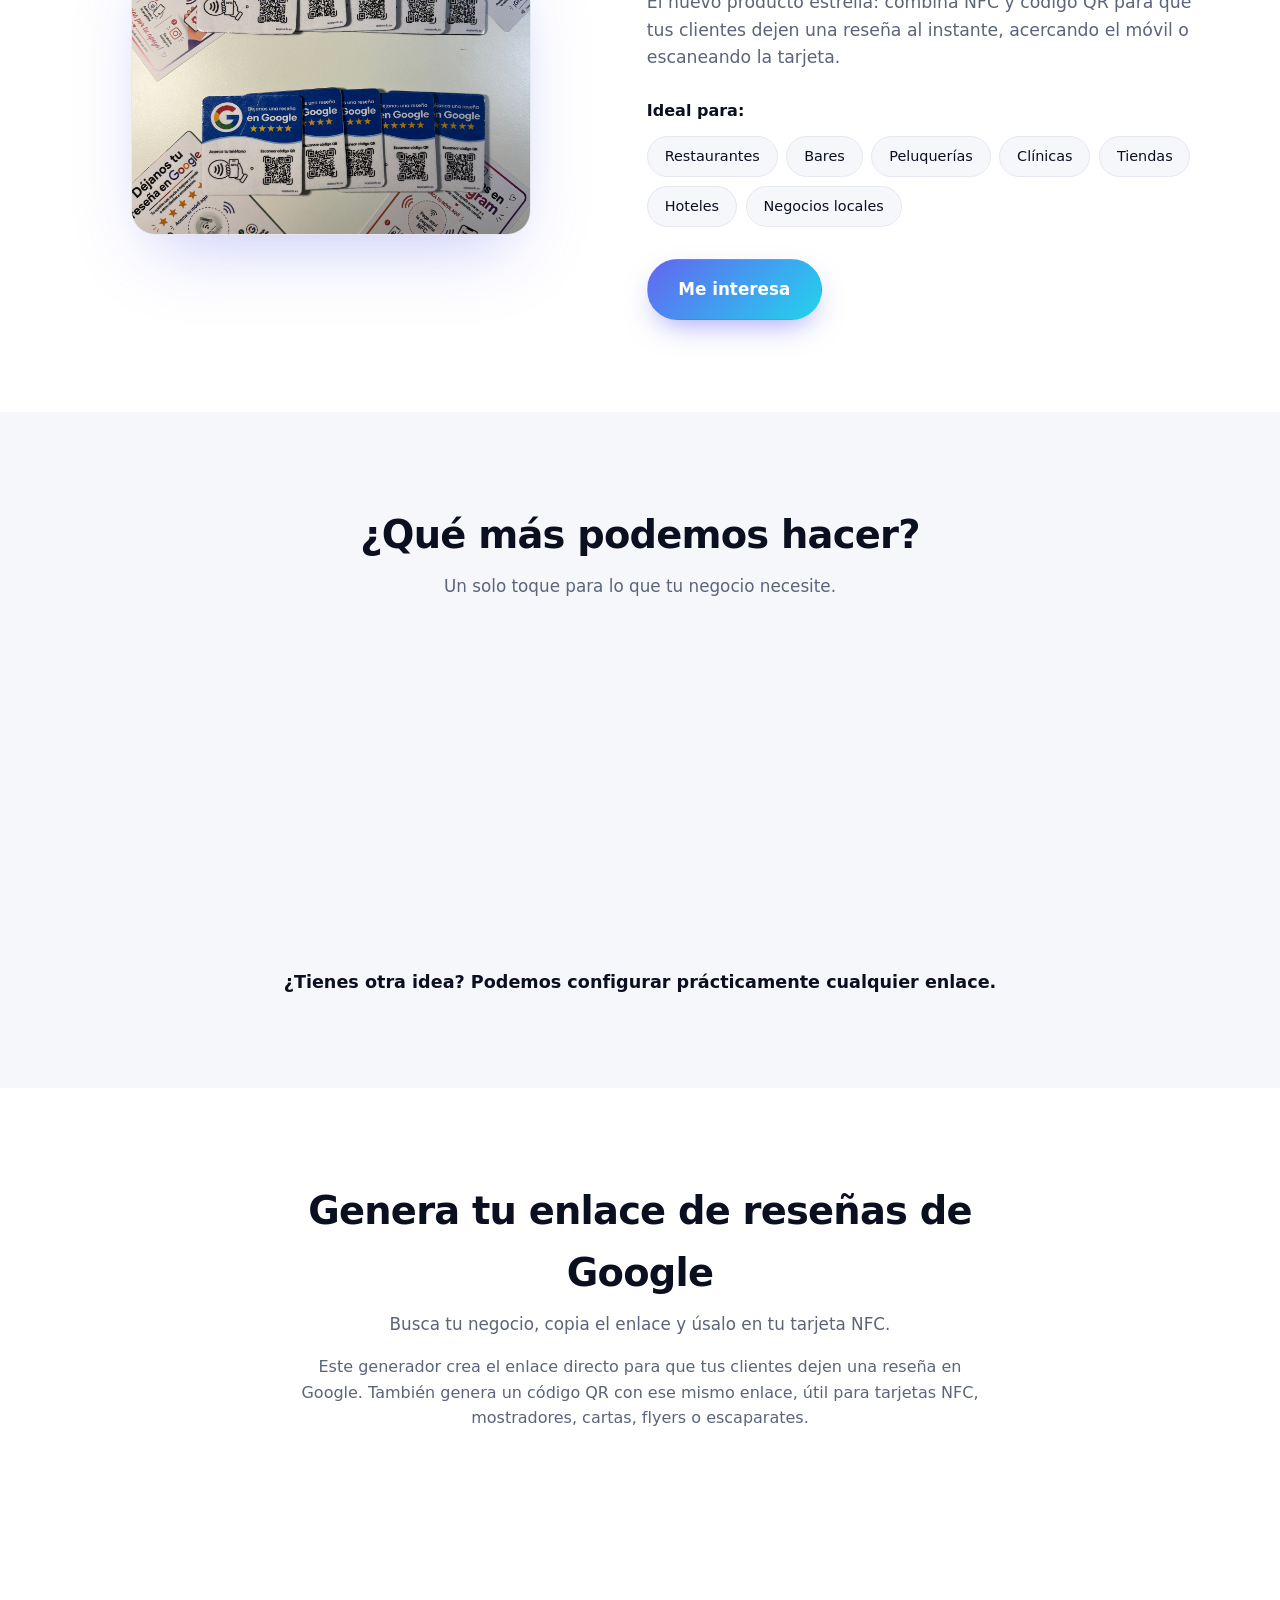
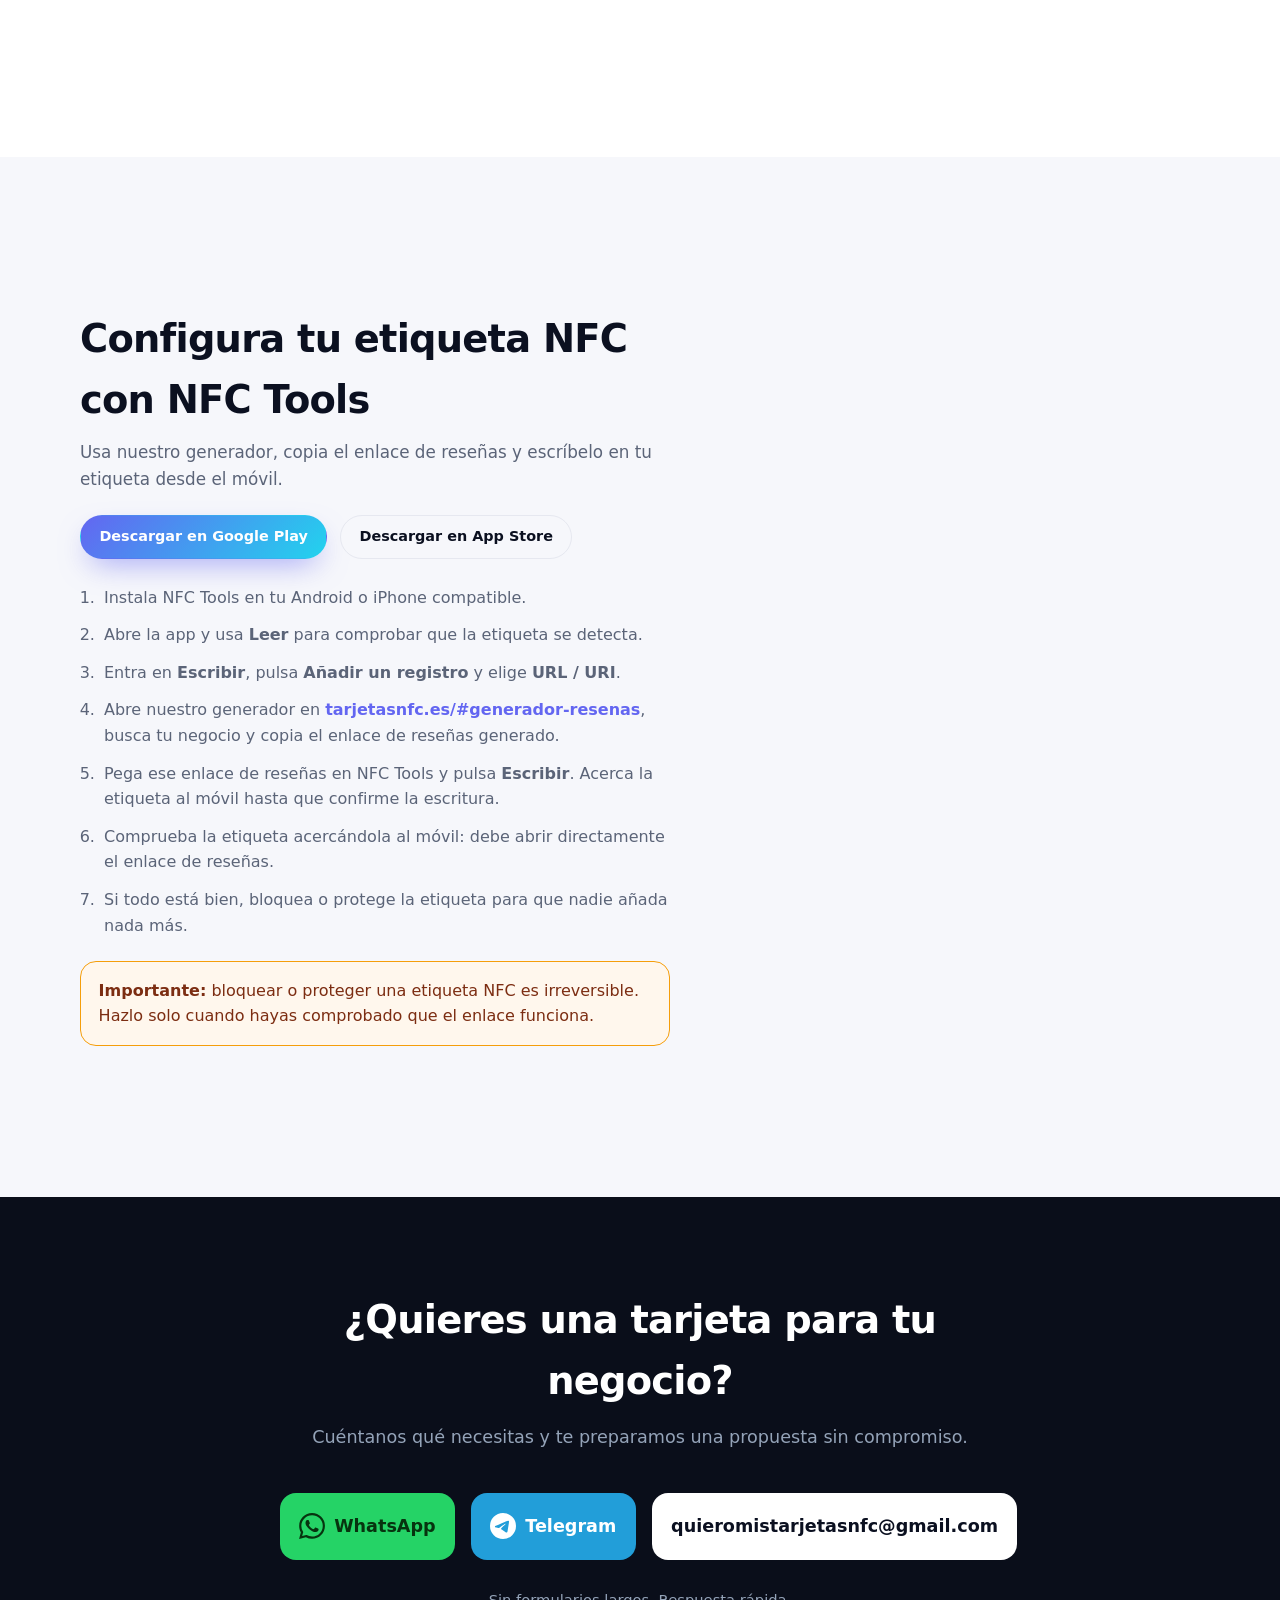
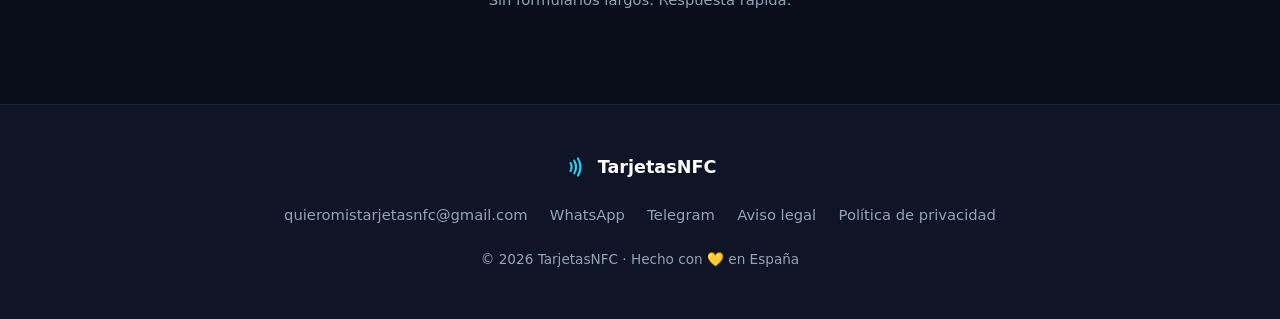
==== commit 7f3bed8f: "fix: use flagship product photo" ====
--- a/index.html
+++ b/index.html
@@ -154,7 +154,7 @@
     <div class="container producto-grid">
       <div class="producto-img" data-reveal>
         <div class="img-frame">
-          <img src="/assets/nfcgooglesquare.png" alt="Tarjeta NFC con QR para reseñas de Google" loading="lazy">
+          <img src="/assets/producto-estrella.jpg" alt="Nuevo producto estrella: tarjetas NFC con QR para reseñas de Google" loading="lazy">
         </div>
         <span class="badge">⭐ Nuevo producto estrella</span>
       </div>
--- a/styles.css
+++ b/styles.css
@@ -277,7 +277,7 @@
   box-shadow: 0 30px 70px -25px rgba(99, 102, 241, .4);
   background: linear-gradient(160deg, rgba(99, 102, 241, .06), rgba(34, 211, 238, .06));
 }
-.img-frame img { width: 100%; aspect-ratio: 1; object-fit: cover; }
+.img-frame img { width: 100%; aspect-ratio: 4 / 3; object-fit: cover; }
 .badge {
   position: absolute;
   top: -14px;
